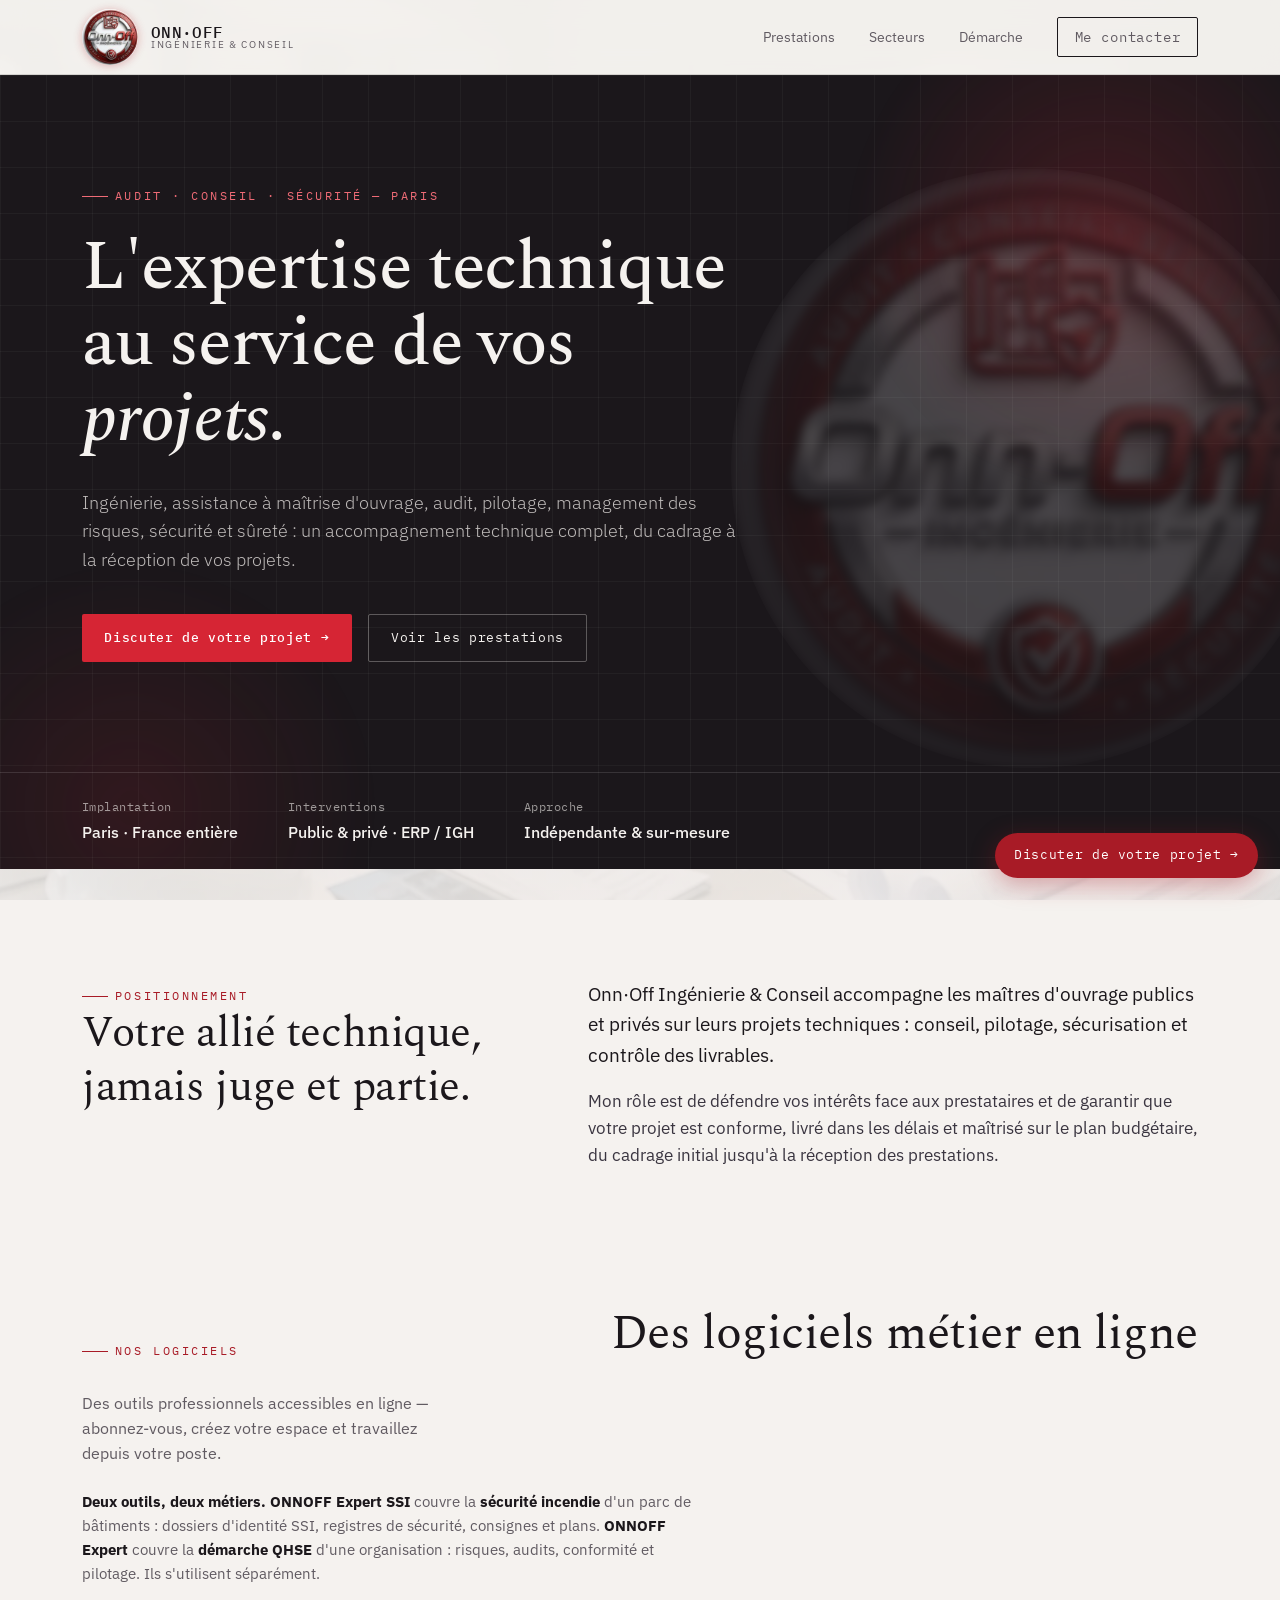
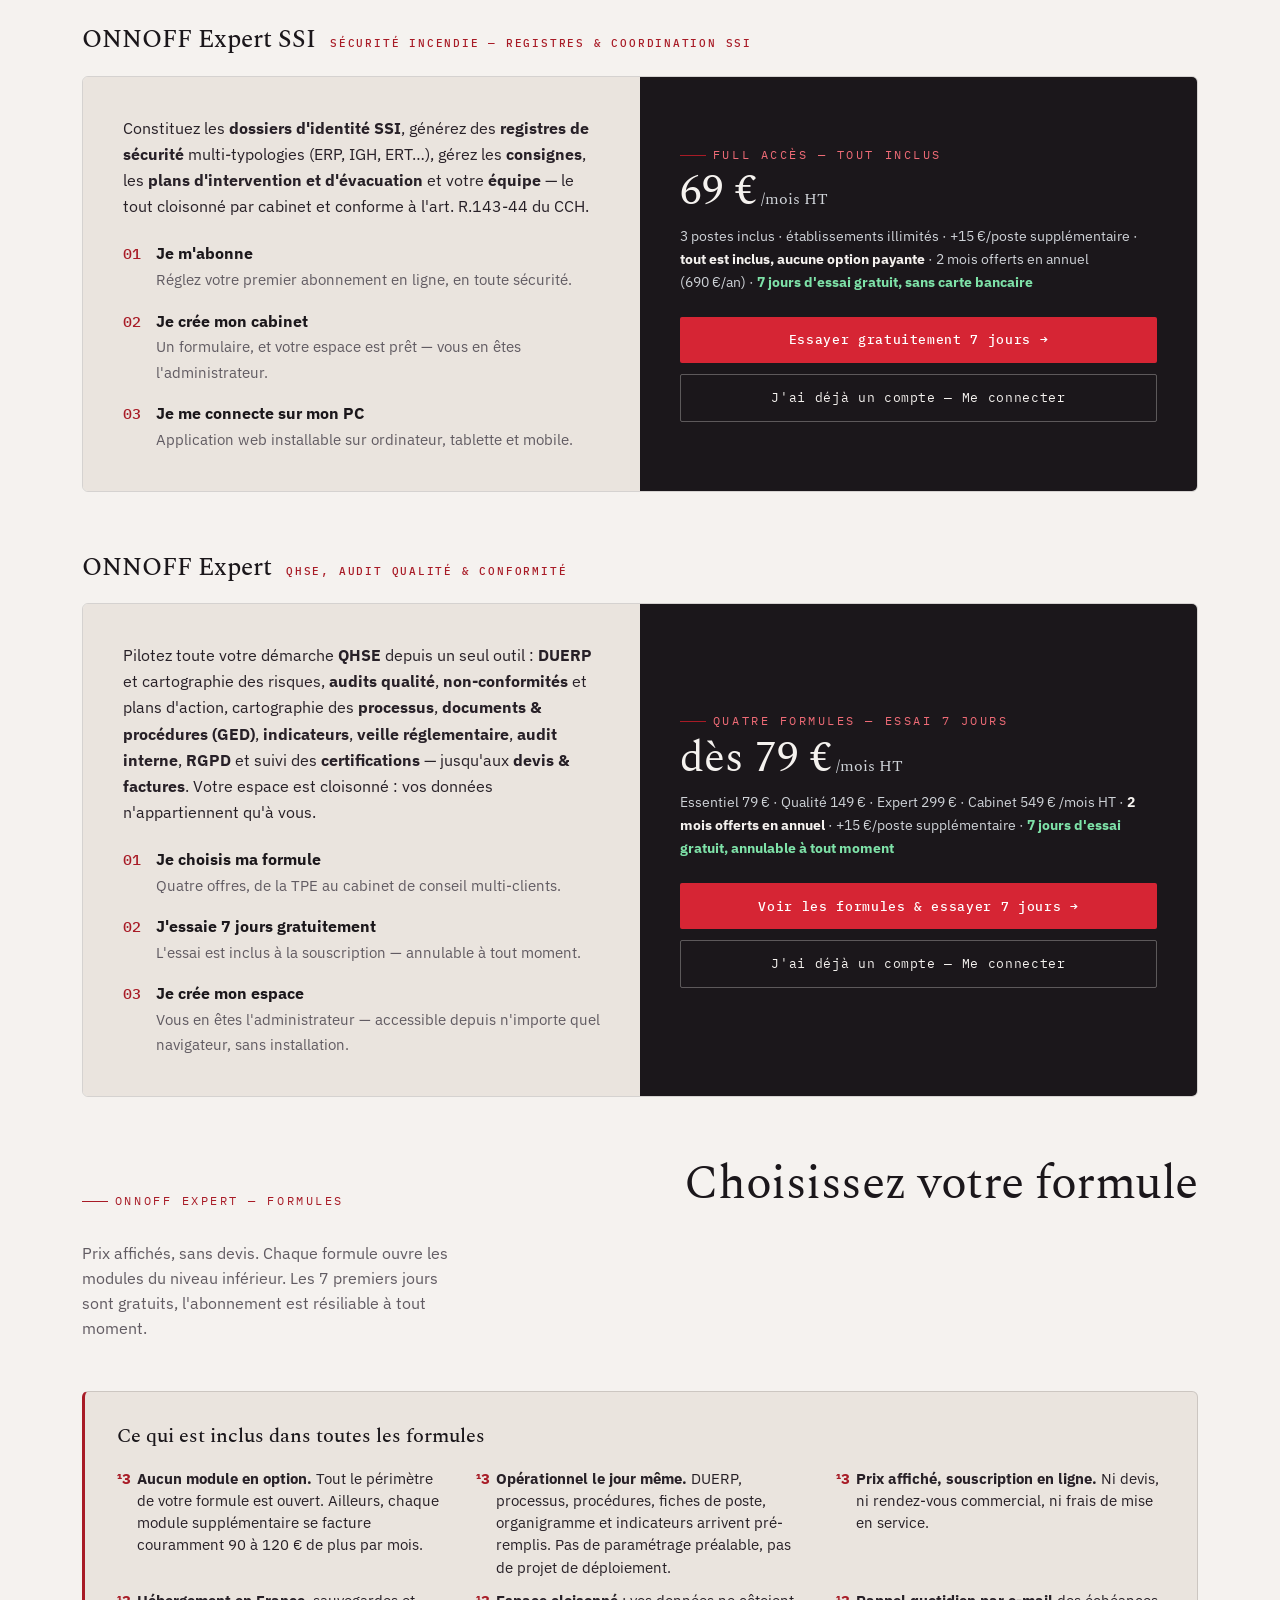
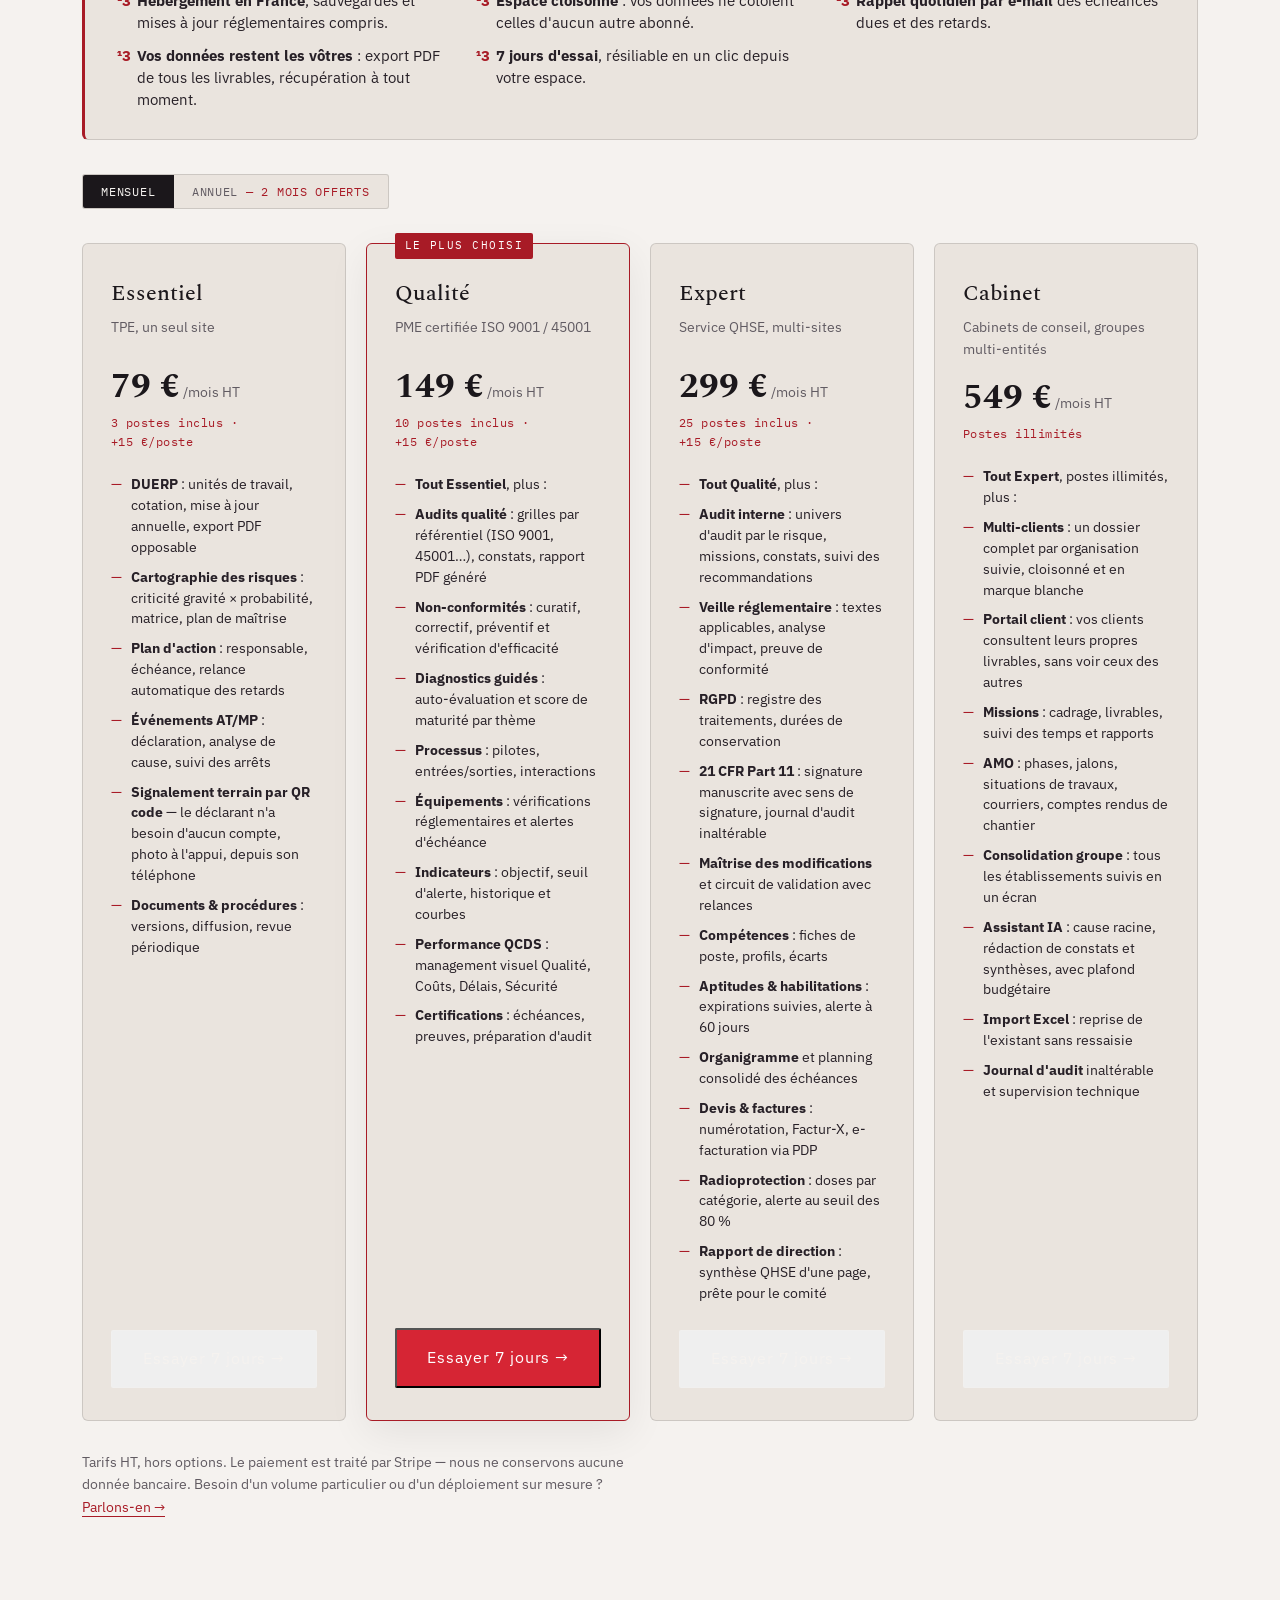
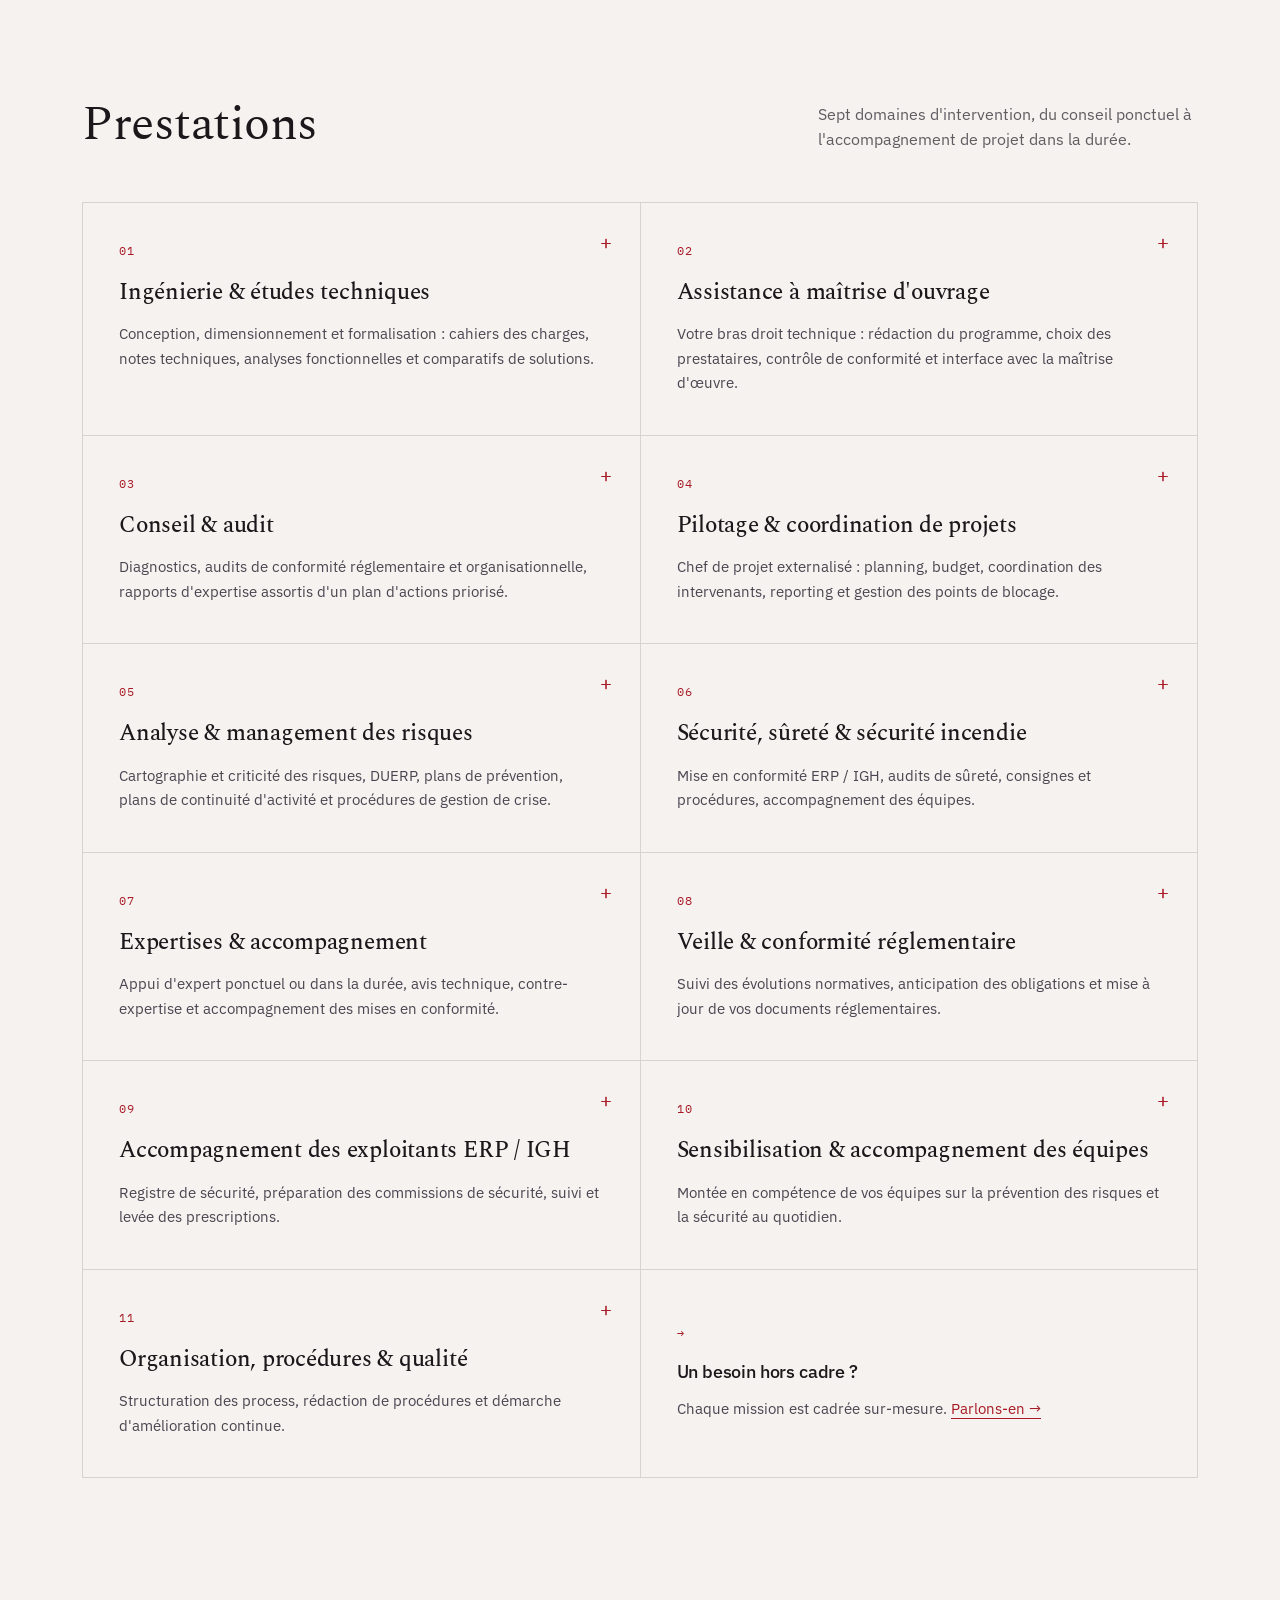
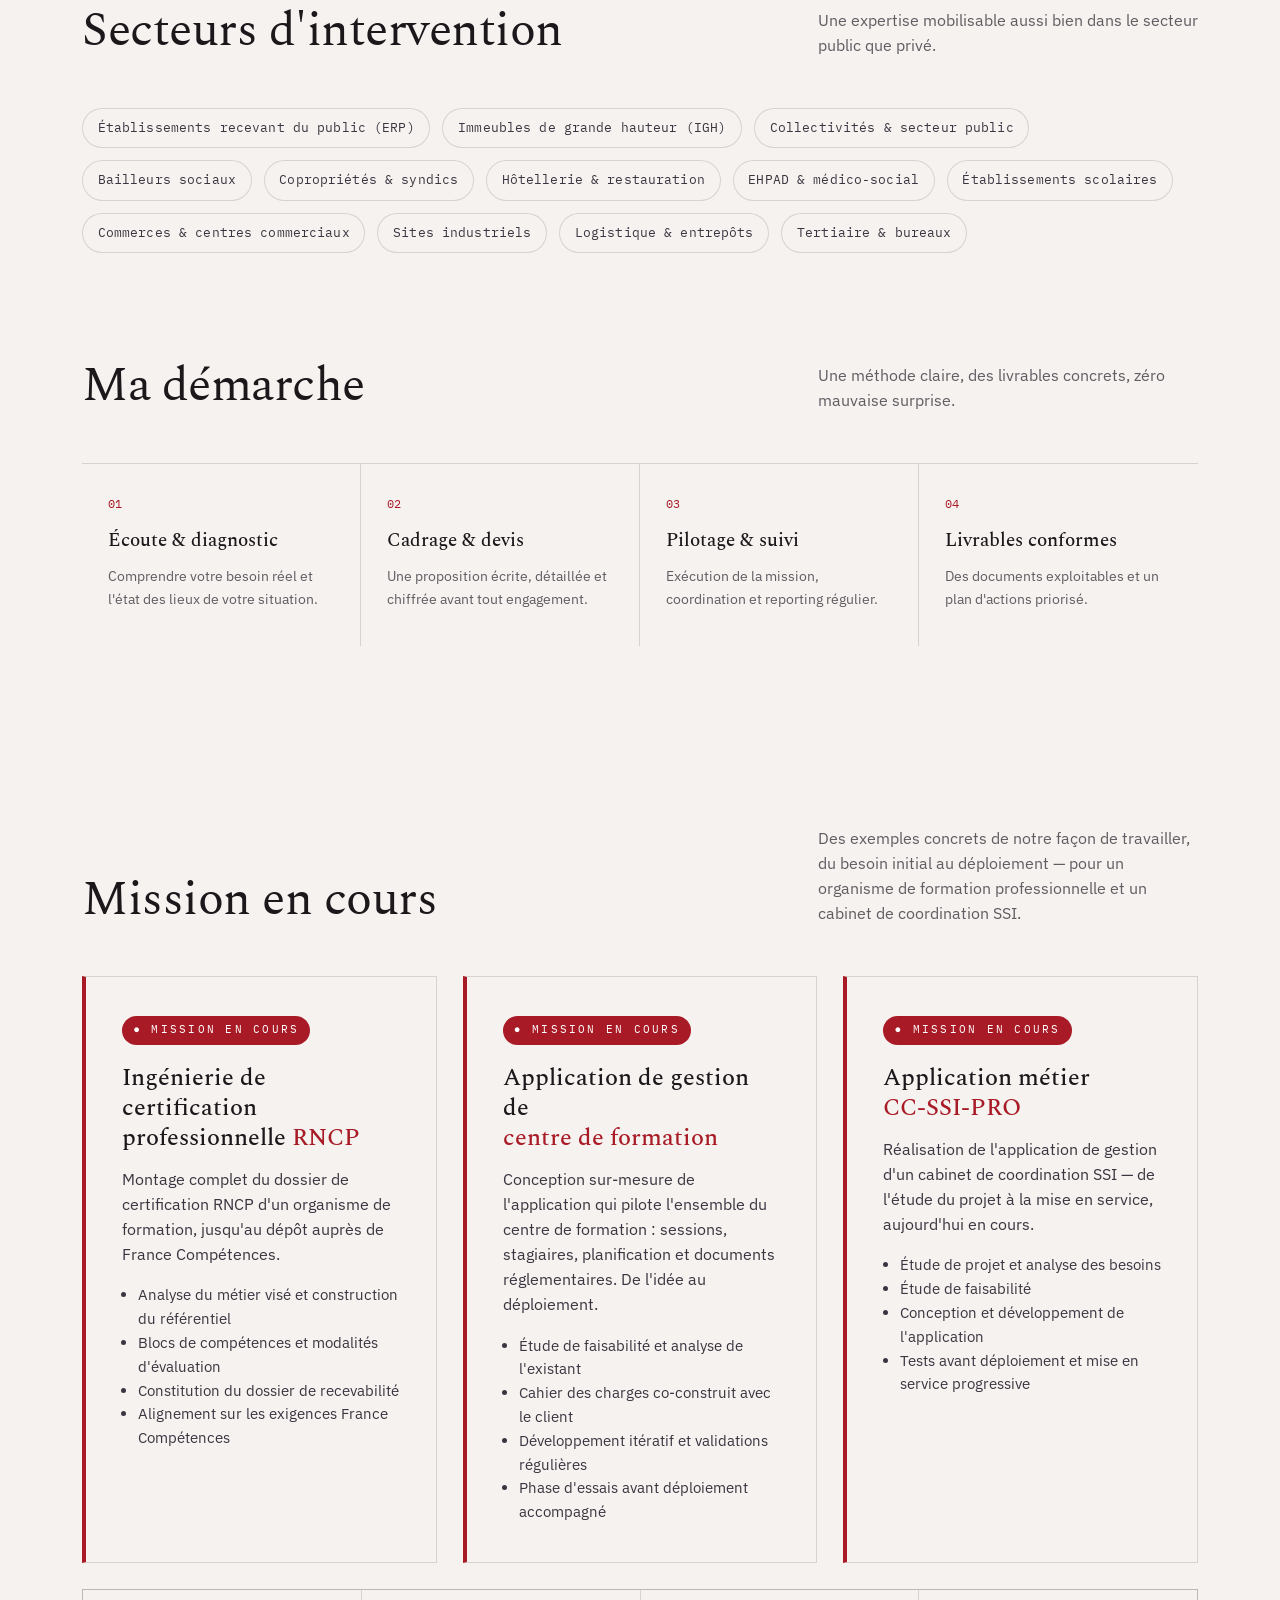
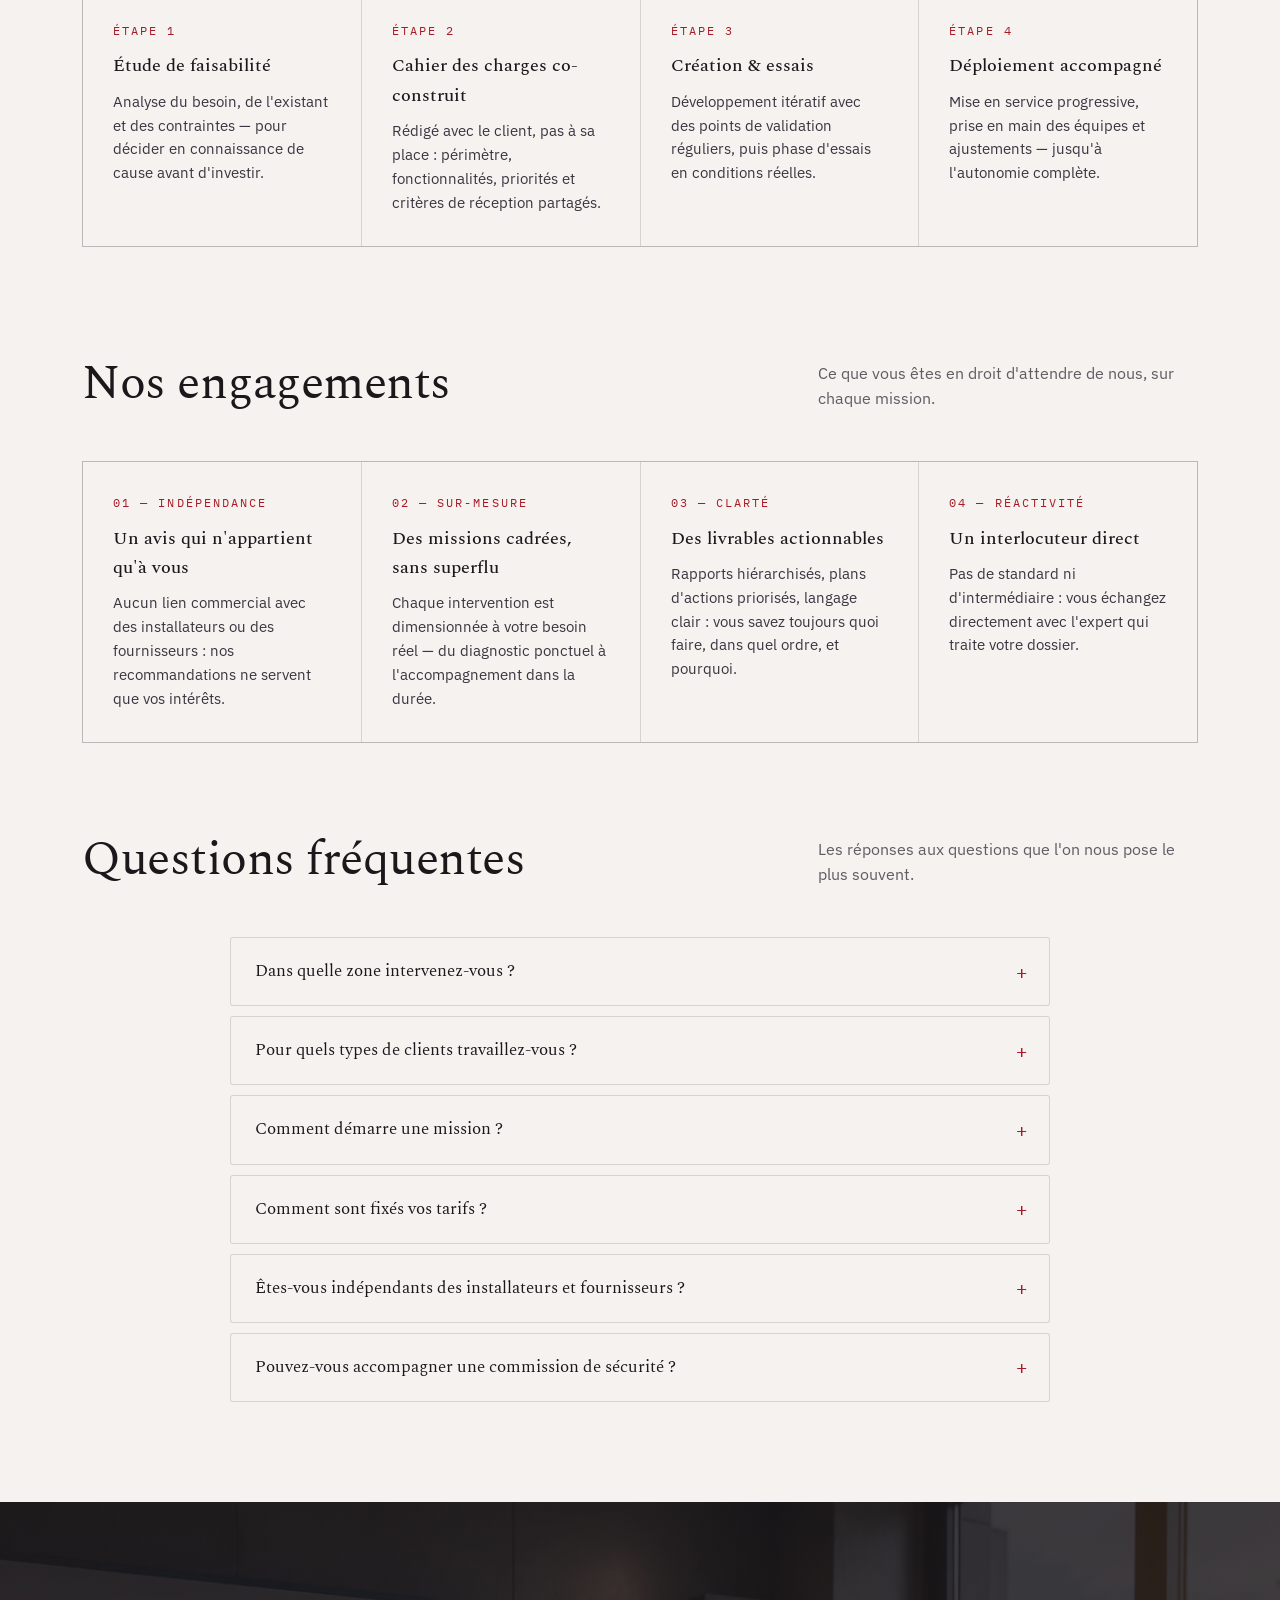
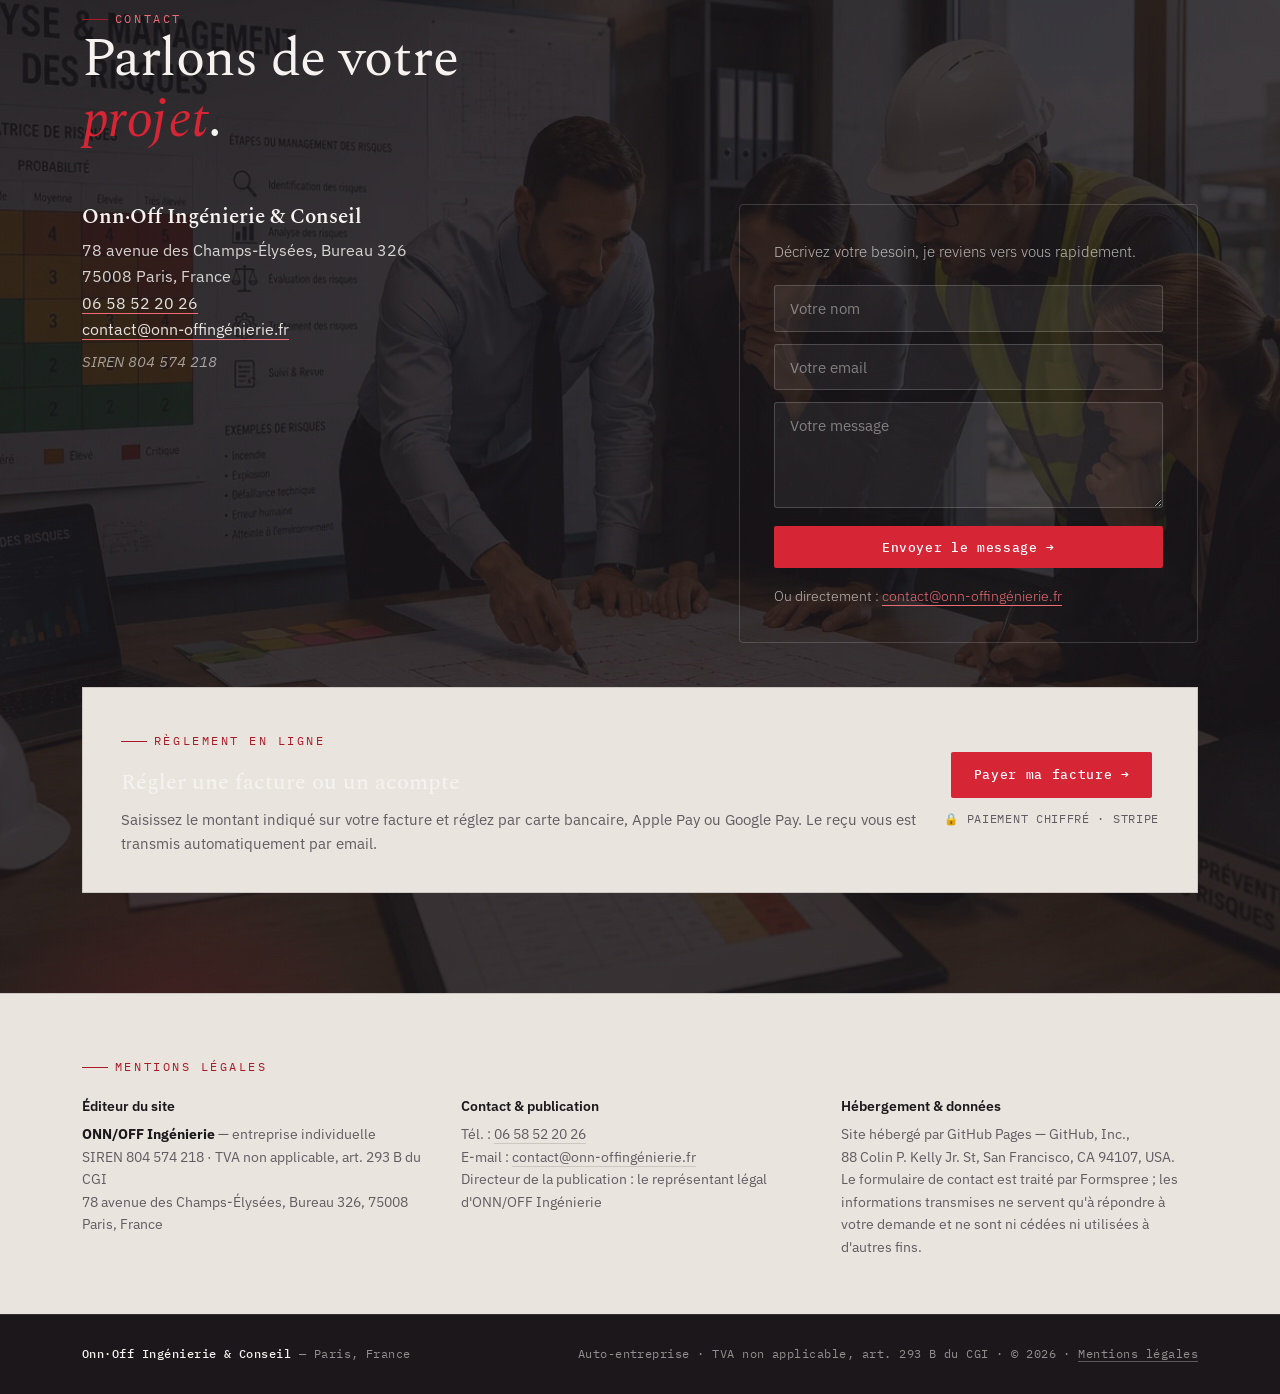
==== index.html @ 7af63b69 "feat(domaine): le site d'Ingenierie s'installe sur SON domaine Le site appartient a ONN-OFF Ingenier" ====
<!DOCTYPE html>
<html lang="fr">
<head>
<meta charset="UTF-8">
<meta name="viewport" content="width=device-width, initial-scale=1.0">
<title>Onn-Off Ingénierie &amp; Conseil — Audit · Conseil · Sécurité · Paris</title>
<meta name="description" content="Bureau d'ingénierie et de conseil basé à Paris. Assistance à maîtrise d'ouvrage, audit, pilotage de projets, management des risques et sécurité incendie.">
<link rel="canonical" href="https://xn--onn-offingnierie-kqb.fr/">
<link rel="icon" href="[data-uri]">
<link rel="preconnect" href="https://fonts.googleapis.com">
<link rel="preconnect" href="https://fonts.gstatic.com" crossorigin>
<link href="https://fonts.googleapis.com/css2?family=Spectral:ital,wght@0,400;0,500;0,600;1,400;1,500&family=IBM+Plex+Mono:wght@400;500&family=IBM+Plex+Sans:wght@300;400;500;600&display=swap" rel="stylesheet">
<style>
:root{
  --ink:#1B171B;
  --ink-soft:#272027;
  --paper:#F5F2EF;
  --paper-2:#EAE4DE;
  --red:#A81B26;
  --red-bright:#D62534;
  --silver:#9AA0A8;
  --silver-light:#CFD3D8;
  --line:rgba(27,23,27,.14);
  --muted:#615b62;
  --serif:"Spectral",Georgia,serif;
  --sans:"IBM Plex Sans",system-ui,sans-serif;
  --mono:"IBM Plex Mono",monospace;
}
*{margin:0;padding:0;box-sizing:border-box}
html{scroll-behavior:smooth}
body{font-family:var(--sans);background:var(--paper);color:var(--ink);line-height:1.6;-webkit-font-smoothing:antialiased;overflow-x:hidden}
.wrap{max-width:1180px;margin:0 auto;padding:0 32px}
a{color:inherit;text-decoration:none}

.eyebrow{font-family:var(--mono);font-size:.72rem;letter-spacing:.22em;text-transform:uppercase;color:var(--red);display:inline-flex;align-items:center;gap:.6em}
.eyebrow::before{content:"";width:26px;height:1px;background:var(--red)}

/* ===== NAV ===== */
nav{position:sticky;top:0;z-index:50;background:rgba(245,242,239,.85);backdrop-filter:blur(12px);border-bottom:1px solid var(--line)}
nav .wrap{display:flex;align-items:center;justify-content:space-between;height:74px}
.brand{display:flex;align-items:center;gap:13px}
.brand img{width:56px;height:56px;border-radius:50%;object-fit:cover;box-shadow:0 1px 8px rgba(168,27,38,.3)}
.brand .txt{display:flex;flex-direction:column;line-height:1.05}
.brand .txt b{font-family:var(--mono);font-weight:500;font-size:1rem;letter-spacing:.02em}
.brand .txt span{font-size:.6rem;letter-spacing:.18em;color:var(--muted);text-transform:uppercase}
.nav-right{display:flex;align-items:center;gap:26px}
.corner-logo{display:flex;align-items:center}
.corner-logo img{width:44px;height:44px;border-radius:50%;object-fit:cover;box-shadow:0 1px 6px rgba(168,27,38,.25);transition:transform .25s}
.corner-logo:hover img{transform:scale(1.06)}
.nav-links{display:flex;gap:34px;align-items:center}
.nav-links a{font-size:.86rem;color:var(--muted);transition:color .2s}
.nav-links a:hover{color:var(--ink)}
.nav-cta{font-family:var(--mono);font-size:.78rem;letter-spacing:.06em;border:1px solid var(--ink);padding:.6em 1.2em;border-radius:2px;transition:all .25s}
.nav-cta:hover{background:var(--red);border-color:var(--red);color:#fff}
.burger{display:none;flex-direction:column;gap:5px;cursor:pointer}
.burger span{width:24px;height:2px;background:var(--ink)}

/* ===== HERO ===== */
.hero{position:relative;background:var(--ink);color:var(--paper);overflow:hidden}
.hero::before{content:"";position:absolute;inset:0;
  background-image:linear-gradient(rgba(255,255,255,.04) 1px,transparent 1px),linear-gradient(90deg,rgba(255,255,255,.04) 1px,transparent 1px);
  background-size:46px 46px;mask-image:radial-gradient(ellipse 150% 130% at 50% 32%,#000 60%,transparent 100%)}
.hero::after{content:"";position:absolute;top:-15%;right:-8%;width:560px;height:560px;border-radius:50%;background:radial-gradient(circle,rgba(214,37,52,.20),transparent 64%);filter:blur(8px)}
.hero-glow2{position:absolute;bottom:-25%;left:-10%;width:520px;height:520px;border-radius:50%;background:radial-gradient(circle,rgba(214,37,52,.12),transparent 66%);filter:blur(10px);z-index:1}
.hero-bg-logo{position:absolute;top:50%;right:-4%;transform:translateY(-50%);z-index:1;pointer-events:none}
.hero-bg-logo img{width:min(48vw,600px);aspect-ratio:1;border-radius:50%;object-fit:cover;filter:blur(5px);opacity:.20;mask-image:radial-gradient(circle,#000 52%,transparent 76%);-webkit-mask-image:radial-gradient(circle,#000 52%,transparent 76%)}
.hero .wrap{position:relative;z-index:2;display:block;padding:104px 32px 110px}
.hero .eyebrow{color:#ef6b76}
.hero .eyebrow::before{background:#ef6b76}
.hero h1{font-family:var(--serif);font-weight:500;font-size:clamp(2.6rem,5.4vw,4.6rem);line-height:1.1;letter-spacing:-.015em;margin:24px 0 0;max-width:20ch;padding-bottom:.05em}
.hero h1 em{font-style:italic;color:var(--paper)}
.hero p.lead{font-size:1.1rem;color:rgba(245,242,239,.74);max-width:60ch;margin-top:28px;font-weight:300}
.hero-actions{display:flex;gap:16px;margin-top:40px;flex-wrap:wrap}
.hero-medallion{display:flex;justify-content:center}
.hero-medallion img{width:min(28vw,240px);aspect-ratio:1;border-radius:50%;object-fit:cover;
  box-shadow:0 0 0 1px rgba(207,211,216,.25),0 30px 70px rgba(0,0,0,.5),0 0 60px rgba(214,37,52,.25);animation:floaty 6s ease-in-out infinite}
@keyframes floaty{0%,100%{transform:translateY(0)}50%{transform:translateY(-12px)}}
.btn{font-family:var(--mono);font-size:.82rem;letter-spacing:.05em;padding:.95em 1.7em;border-radius:2px;transition:all .25s;display:inline-flex;align-items:center;gap:.6em;cursor:pointer}
.btn-primary{background:var(--red-bright);color:#fff;font-weight:500}
.btn-primary:hover{background:#fff;color:var(--ink);transform:translateY(-2px)}
.btn-ghost{border:1px solid rgba(245,242,239,.3);color:var(--paper)}
.btn-ghost:hover{border-color:#ef6b76;color:#ef6b76}
.hero-meta{position:relative;z-index:2;border-top:1px solid rgba(255,255,255,.12)}
.hero-meta .wrap{display:flex;flex-wrap:wrap;gap:50px;padding:24px 32px}
.hero-meta div{font-family:var(--mono);font-size:.78rem;color:rgba(245,242,239,.6);letter-spacing:.04em}
.hero-meta b{display:block;font-family:var(--sans);font-size:1rem;color:var(--paper);font-weight:500;letter-spacing:0;margin-top:3px}

.reveal{opacity:0;transform:translateY(24px);transition:opacity .7s ease,transform .7s ease}
.reveal.in{opacity:1;transform:none}

/* ===== INTRO ===== */
.intro{padding:110px 0 30px}
/* ===== CARROUSEL PLEIN SITE (photos en fond, fondu + zoom lent, voile clair) ===== */
html{background:var(--paper)}
body{background:transparent}
.site-bg{position:fixed;inset:0;z-index:-2;overflow:hidden;pointer-events:none}
.site-bg__slide{position:absolute;inset:0;background-size:cover;background-position:center;
  opacity:0;transition:opacity 2.2s ease-in-out;
  transform:scale(1.0);animation:bgZoom 30s ease-in-out infinite alternate}
.site-bg__slide.is-active{opacity:1}
@keyframes bgZoom{from{transform:scale(1.0)}to{transform:scale(1.045)}}
.site-veil{position:fixed;inset:0;z-index:-1;pointer-events:none;
  background:linear-gradient(180deg,rgba(245,242,239,.88),rgba(245,242,239,.78) 45%,rgba(245,242,239,.88))}
@media(prefers-reduced-motion:reduce){.site-bg__slide{animation:none;transform:none}}
/* la zone contact garde son fond photo dédié (validé) */
.contact.bgp-risques{background-image:linear-gradient(rgba(27,23,27,.84),rgba(27,23,27,.84)),url('img/bg-risques.webp');background-size:cover;background-position:center}
/* ===== engagements ===== */
.eng-grid{display:grid;grid-template-columns:repeat(auto-fit,minmax(230px,1fr));gap:1px;background:var(--line);border:1px solid var(--line);margin-top:46px}
.eng{background:var(--paper);padding:32px 30px}
.eng .k{font-family:var(--mono);font-size:.72rem;letter-spacing:.18em;text-transform:uppercase;color:var(--red);margin-bottom:12px}
.eng h3{font-family:var(--serif);font-weight:500;font-size:1.15rem;margin-bottom:8px}
.eng p{color:#3a3540;font-size:.93rem}
/* ===== FAQ ===== */
.faq{max-width:820px;margin:46px auto 0}
.faq details{background:var(--paper);border:1px solid var(--line);border-radius:3px;margin-bottom:10px;overflow:hidden}
.faq summary{cursor:pointer;list-style:none;padding:20px 24px;font-family:var(--serif);font-size:1.06rem;position:relative;padding-right:52px}
.faq summary::-webkit-details-marker{display:none}
.faq summary::after{content:"+";position:absolute;right:22px;top:50%;transform:translateY(-50%);font-family:var(--mono);color:var(--red);font-size:1.2rem;transition:transform .3s}
.faq details[open] summary::after{transform:translateY(-50%) rotate(45deg)}
.faq .a{padding:0 24px 20px;color:#3a3540;font-size:.95rem;line-height:1.6}
/* ===== CTA flottant ===== */
.cta-float{position:fixed;right:22px;bottom:22px;z-index:60;background:var(--red);color:#fff;font-family:var(--mono);font-size:.8rem;letter-spacing:.05em;padding:.95em 1.5em;border-radius:40px;box-shadow:0 6px 24px rgba(168,27,38,.35);transition:transform .25s,background .25s}
.cta-float:hover{background:var(--red-bright);transform:translateY(-2px)}
@media(max-width:640px){.cta-float{right:14px;bottom:14px;font-size:.72rem}}
/* ===== tuiles prestations cliquables (accordéon) ===== */
.svc.clickable{cursor:pointer}
.svc .plus{position:absolute;top:30px;right:28px;font-family:var(--mono);font-size:1.25rem;color:var(--red);transition:transform .3s ease;line-height:1}
.svc.open .plus{transform:rotate(45deg)}
.svc .svc-more{max-height:0;overflow:hidden;transition:max-height .5s ease}
.svc.open .svc-more{max-height:480px}
.svc-more ul{margin:16px 0 0;padding-left:1.15em;color:#3a3540;font-size:.94rem;line-height:1.55}
.svc-more li{margin-bottom:.45em}
.svc-more li::marker{color:var(--red)}
.svc-more .svc-cta{display:inline-block;margin-top:14px;font-family:var(--mono);font-size:.8rem;letter-spacing:.05em;color:var(--red);border-bottom:1px solid var(--red)}
.intro-grid{display:grid;grid-template-columns:1fr 1.4fr;gap:70px;align-items:start}
.intro h2{font-family:var(--serif);font-weight:400;font-size:clamp(1.8rem,3.4vw,2.7rem);line-height:1.26;letter-spacing:-.01em;padding-bottom:.06em}
.intro .body p{color:#3a3540;font-size:1.06rem;margin-bottom:18px}
.intro .body p:first-child{font-size:1.18rem;color:var(--ink)}

/* ===== SERVICES ===== */
.services{padding:90px 0 30px}
.sec-head{display:flex;justify-content:space-between;align-items:flex-end;gap:30px;margin-bottom:50px;flex-wrap:wrap}
.sec-head h2{font-family:var(--serif);font-weight:400;font-size:clamp(2rem,4vw,3rem);letter-spacing:-.01em;line-height:1.12}
.sec-head p{color:var(--muted);max-width:38ch;font-size:.98rem}
.svc-grid{display:grid;grid-template-columns:repeat(2,1fr);border-top:1px solid var(--line);border-left:1px solid var(--line)}
.svc{position:relative;padding:38px 36px 40px;border-bottom:1px solid var(--line);border-right:1px solid var(--line);background:var(--paper);transition:background .3s}
.svc .num{font-family:var(--mono);font-size:.78rem;color:var(--red);letter-spacing:.1em}
.svc h3{font-family:var(--serif);font-weight:500;font-size:1.42rem;margin:14px 0 10px;letter-spacing:-.01em}
.svc p{color:#4a4550;font-size:.96rem}
.svc::after{content:"";position:absolute;left:0;top:0;height:2px;width:0;background:var(--red-bright);transition:width .35s ease}
.svc:hover{background:#fff}
.svc:hover::after{width:100%}
.svc.feature{background:var(--ink);color:var(--paper)}
.svc.feature .num{color:#ef6b76}
.svc.feature p{color:rgba(245,242,239,.72)}
.svc.feature .tag{display:inline-block;font-family:var(--mono);font-size:.66rem;letter-spacing:.16em;text-transform:uppercase;color:#fff;background:var(--red-bright);padding:.25em .7em;border-radius:2px;margin-top:16px}

/* ===== FOCUS ===== */
.focus{margin:120px 0;background:var(--ink-soft);color:var(--paper);position:relative;overflow:hidden}
.focus::before{content:"";position:absolute;inset:0;background-image:linear-gradient(rgba(255,255,255,.035) 1px,transparent 1px),linear-gradient(90deg,rgba(255,255,255,.035) 1px,transparent 1px);background-size:40px 40px;mask-image:radial-gradient(ellipse 70% 100% at 18% 50%,#000,transparent)}
.focus .wrap{position:relative;display:grid;grid-template-columns:1.1fr 1fr;gap:60px;align-items:center;padding:80px 32px}
.focus h2{font-family:var(--serif);font-weight:400;font-size:clamp(1.9rem,3.6vw,2.8rem);line-height:1.12;margin:18px 0 22px}
.focus h2 em{font-style:italic;color:var(--red-bright)}
.focus p{color:rgba(245,242,239,.78);font-size:1.05rem;font-weight:300;max-width:48ch}
.focus ul{list-style:none;display:grid;gap:14px}
.focus li{font-family:var(--mono);font-size:.86rem;letter-spacing:.02em;padding:16px 20px;border:1px solid rgba(255,255,255,.14);border-radius:3px;display:flex;gap:14px;align-items:center;color:rgba(245,242,239,.9);transition:border-color .25s,transform .25s}
.focus li:hover{border-color:var(--red-bright);transform:translateX(6px)}
.focus li b{color:#ef6b76;font-family:var(--mono)}

/* ===== PROCESS ===== */
.process{padding:96px 0 90px}
.sectors{padding:96px 0 10px}
.tag-cloud{display:flex;flex-wrap:wrap;gap:12px;margin-top:8px}
.tag-cloud span{font-family:var(--mono);font-size:.8rem;letter-spacing:.01em;padding:.7em 1.15em;border:1px solid var(--line);border-radius:40px;color:#3a3540;background:var(--paper);transition:border-color .25s,color .25s,transform .25s;cursor:default}
.tag-cloud span:hover{border-color:var(--red);color:var(--red);transform:translateY(-2px)}
.proc-grid{display:grid;grid-template-columns:repeat(4,1fr);gap:0;border-top:1px solid var(--line);margin-top:46px}
.step{padding:30px 26px 36px;border-right:1px solid var(--line)}
.step:last-child{border-right:none}
.step .n{font-family:var(--mono);font-size:.78rem;color:var(--red)}
.step h4{font-family:var(--serif);font-weight:500;font-size:1.18rem;margin:12px 0 8px}
.step p{color:var(--muted);font-size:.9rem}

/* ===== CONTACT ===== */
.contact{background:var(--ink);color:var(--paper);position:relative;overflow:hidden}
.contact::after{content:"";position:absolute;bottom:-30%;left:-5%;width:480px;height:480px;border-radius:50%;background:radial-gradient(circle,rgba(214,37,52,.18),transparent 64%)}
.contact .wrap{position:relative;z-index:2;padding:100px 32px}
.contact h2{font-family:var(--serif);font-weight:400;font-size:clamp(2.2rem,4.5vw,3.4rem);letter-spacing:-.01em;line-height:1.12;max-width:18ch;padding-bottom:.06em}
.contact h2 em{font-style:italic;color:var(--red-bright)}
.contact-grid{display:grid;grid-template-columns:1.3fr 1fr;gap:60px;margin-top:50px;align-items:start}
.coord{display:block}
.coord p{margin:0;line-height:1.65;font-size:1rem;color:rgba(245,242,239,.85)}
.coord a{color:rgba(245,242,239,.92);border-bottom:1px solid #ef6b76}
.coord .stamp-name{font-family:var(--serif);font-weight:600;font-size:1.3rem;color:var(--paper);margin-bottom:6px;line-height:1.3}
.coord .stamp-siren{font-style:italic;color:rgba(245,242,239,.6);font-size:.92rem;margin-top:8px}
.contact .cta-box{border:1px solid rgba(255,255,255,.16);border-radius:4px;padding:34px}
.contact .cta-box p{color:rgba(245,242,239,.72);font-size:.96rem;margin-bottom:22px;font-weight:300}
.contact-form{display:grid;gap:12px}
.contact-form input,.contact-form textarea{width:100%;background:rgba(255,255,255,.06);border:1px solid rgba(255,255,255,.18);border-radius:3px;padding:.8em 1em;color:var(--paper);font-family:var(--sans);font-size:.95rem;transition:border-color .2s}
.contact-form input::placeholder,.contact-form textarea::placeholder{color:rgba(245,242,239,.45)}
.contact-form input:focus,.contact-form textarea:focus{outline:none;border-color:var(--red-bright)}
.contact-form textarea{resize:vertical}
.contact-form button{margin-top:6px;border:none;font-family:var(--mono)}

footer{background:var(--ink);color:rgba(245,242,239,.55);border-top:1px solid rgba(255,255,255,.1)}
footer .wrap{display:flex;justify-content:space-between;align-items:center;padding:30px 32px;flex-wrap:wrap;gap:16px;font-family:var(--mono);font-size:.74rem;letter-spacing:.04em}
footer b{color:var(--paper);font-weight:500}

/* --- Formules ONNOFF Expert --- */
.inclus-bandeau{border:1px solid var(--line);border-left:3px solid var(--red);border-radius:6px;background:var(--paper-2);padding:28px 32px;margin-bottom:34px}
.inclus-bandeau h3{font-family:var(--serif);font-weight:500;font-size:1.25rem;margin:0 0 16px}
.inclus-bandeau ul{list-style:none;padding:0;margin:0;display:grid;grid-template-columns:repeat(auto-fit,minmax(300px,1fr));gap:11px 30px}
.inclus-bandeau li{position:relative;padding-left:20px;font-size:.92rem;color:var(--ink-soft);line-height:1.5}
.inclus-bandeau li::before{content:"¹3";position:absolute;left:0;color:var(--red);font-weight:700}
.periode-switch{display:inline-flex;border:1px solid var(--line);border-radius:3px;overflow:hidden;margin-bottom:34px;background:var(--paper-2)}
.periode-btn{font-family:var(--mono);font-size:.76rem;letter-spacing:.06em;text-transform:uppercase;padding:.75em 1.5em;background:none;border:none;color:var(--muted);cursor:pointer;transition:all .2s}
.periode-btn.is-on{background:var(--ink);color:var(--paper)}
.periode-btn.is-on span{color:#ef6b76!important}
.formule-grid{display:grid;grid-template-columns:repeat(auto-fit,minmax(250px,1fr));gap:20px;align-items:stretch}
.formule{position:relative;display:flex;flex-direction:column;border:1px solid var(--line);border-radius:6px;padding:32px 28px;background:var(--paper-2)}
.formule.is-mise-en-avant{border-color:var(--red);box-shadow:0 12px 40px rgba(0,0,0,.07)}
.formule-badge{position:absolute;top:-11px;left:28px;font-family:var(--mono);font-size:.66rem;letter-spacing:.14em;text-transform:uppercase;background:var(--red);color:#fff;padding:.4em .9em;border-radius:2px}
.formule h3{font-family:var(--serif);font-weight:500;font-size:1.4rem;margin:0}
.formule-cible{color:var(--muted);font-size:.86rem;margin:4px 0 20px;min-height:2.4em}
.formule-prix{font-family:var(--serif);font-size:2.2rem;line-height:1}
.formule-prix span{font-family:var(--sans,inherit);font-size:.9rem;color:var(--muted)}
.formule-postes{font-family:var(--mono);font-size:.74rem;letter-spacing:.04em;color:var(--red);margin:10px 0 22px}
.formule ul{list-style:none;padding:0;margin:0 0 26px;display:flex;flex-direction:column;gap:9px;flex:1}
.formule li{position:relative;padding-left:20px;font-size:.9rem;color:var(--ink-soft);line-height:1.45}
.formule li::before{content:"—";position:absolute;left:0;color:var(--red)}
.formule-cta{justify-content:center;width:100%;cursor:pointer;font:inherit}
.formule-cta[disabled]{opacity:.55;cursor:progress}
.formule-note{margin-top:30px;font-size:.88rem;color:var(--muted);max-width:70ch}
.formule-note a{color:var(--red);border-bottom:1px solid var(--red)}
.formule-erreur{margin-top:14px;font-size:.9rem;color:var(--red)}

@media(max-width:860px){
  .nav-links{display:none}
  .burger{display:flex}
  .hero .wrap{grid-template-columns:1fr;gap:40px;padding:70px 28px 80px}
  .hero-medallion{order:-1}
  .hero-medallion img{width:min(42vw,170px)}
  .intro-grid,.focus .wrap,.contact-grid{grid-template-columns:1fr;gap:36px}
  .svc-grid{grid-template-columns:1fr}
  .proc-grid{grid-template-columns:1fr 1fr}
  .step:nth-child(2){border-right:none}
  .step{border-bottom:1px solid var(--line)}
}
@media(max-width:520px){
  .proc-grid{grid-template-columns:1fr}
  .step{border-right:none}
}
</style>
<meta property="og:title" content="Onn-Off Ingénierie & Conseil — Audit, Conseil, Sécurité · Paris">
<meta property="og:description" content="Bureau d'ingénierie et de conseil indépendant : AMO, audit, pilotage de projets, management des risques, sécurité incendie ERP/IGH. Paris et France entière.">
<meta property="og:type" content="website">
<meta property="og:locale" content="fr_FR">
<meta property="og:image" content="img/bg-equipe.webp">
<meta name="twitter:card" content="summary_large_image">
<script type="application/ld+json">
{"@context":"https://schema.org","@type":"ProfessionalService",
"name":"ONN/OFF Ingénierie","alternateName":"Onn-Off Ingénierie & Conseil",
"description":"Bureau d'ingénierie et de conseil : assistance à maîtrise d'ouvrage, audit, pilotage de projets, management des risques et sécurité incendie.",
"address":{"@type":"PostalAddress","streetAddress":"78 avenue des Champs-Élysées, Bureau 326","postalCode":"75008","addressLocality":"Paris","addressCountry":"FR"},
"telephone":"+33658522026","email":"contact@onn-offingénierie.fr",
"url":"https://xn--onn-offingnierie-kqb.fr/",
"areaServed":"Occitanie","identifier":"SIREN 804 574 218"}
</script>
</head>
<body>
<!-- Carrousel de fond plein site : les 6 photos defilent en fondu -->
<div class="site-bg" aria-hidden="true">
  <div class="site-bg__slide is-active" style="background-image:url('img/bg-equipe.webp')"></div>
  <div class="site-bg__slide" style="background-image:url('img/bg-prestations.webp')"></div>
  <div class="site-bg__slide" style="background-image:url('img/bg-incendie.webp')"></div>
  <div class="site-bg__slide" style="background-image:url('img/bg-qualite.webp')"></div>
  <div class="site-bg__slide" style="background-image:url('img/bg-veille.webp')"></div>
  <div class="site-bg__slide" style="background-image:url('img/bg-registre.webp')"></div>
</div>
<div class="site-veil" aria-hidden="true"></div>

<nav>
  <div class="wrap">
    <a href="#top" class="brand">
      <img src="[data-uri]" alt="Logo Onn-Off Ingénierie">
      <span class="txt"><b>ONN·OFF</b><span>Ingénierie &amp; Conseil</span></span>
    </a>
    <div class="nav-right">
      <div class="nav-links">
        <a href="#prestations">Prestations</a>
        <a href="#secteurs">Secteurs</a>
        <a href="#demarche">Démarche</a>
        <a href="#contact" class="nav-cta">Me contacter</a>
      </div>
      <div class="burger" onclick="var n=document.querySelector('.nav-links');n.style.display=(getComputedStyle(n).display==='none'?'flex':'none')">
        <span></span><span></span><span></span>
      </div>
    </div>
  </div>
</nav>

<header class="hero" id="top">
  <div class="hero-glow2"></div>
  <div class="hero-bg-logo"><img src="[data-uri]" alt=""></div>
  <div class="wrap">
    <div>
      <span class="eyebrow">Audit · Conseil · Sécurité — Paris</span>
      <h1>L'expertise technique au service de vos <em>projets</em>.</h1>
      <p class="lead">Ingénierie, assistance à maîtrise d'ouvrage, audit, pilotage, management des risques, sécurité et sûreté : un accompagnement technique complet, du cadrage à la réception de vos projets.</p>
      <div class="hero-actions">
        <a href="#contact" class="btn btn-primary">Discuter de votre projet →</a>
        <a href="#prestations" class="btn btn-ghost">Voir les prestations</a>
      </div>
    </div>
  </div>
  <div class="hero-meta">
    <div class="wrap">
      <div>Implantation<b>Paris · France entière</b></div>
      <div>Interventions<b>Public &amp; privé · ERP / IGH</b></div>
      <div>Approche<b>Indépendante &amp; sur-mesure</b></div>
    </div>
  </div>
</header>

<section class="intro">
  <div class="wrap intro-grid reveal">
    <div>
      <span class="eyebrow">Positionnement</span>
      <h2>Votre allié technique, jamais juge et partie.</h2>
    </div>
    <div class="body">
      <p>Onn·Off Ingénierie &amp; Conseil accompagne les maîtres d'ouvrage publics et privés sur leurs projets techniques : conseil, pilotage, sécurisation et contrôle des livrables.</p>
      <p>Mon rôle est de défendre vos intérêts face aux prestataires et de garantir que votre projet est conforme, livré dans les délais et maîtrisé sur le plan budgétaire, du cadrage initial jusqu'à la réception des prestations.</p>
    </div>
  </div>
</section>

<section class="logiciel" id="logiciel" style="padding:90px 0 40px">
  <div class="wrap">
    <div class="sec-head">
      <span class="eyebrow">Nos logiciels</span>
      <h2>Des logiciels métier en ligne</h2>
      <p>Des outils professionnels accessibles en ligne — abonnez-vous, créez votre espace et travaillez depuis votre poste.</p>
    </div>
    <p style="max-width:70ch;color:var(--muted);font-size:.94rem;margin:-26px 0 34px">
      <b style="color:var(--ink)">Deux outils, deux métiers.</b> <b style="color:var(--ink)">ONNOFF Expert SSI</b> couvre la <b style="color:var(--ink)">sécurité incendie</b> d'un parc de bâtiments : dossiers d'identité SSI, registres de sécurité, consignes et plans. <b style="color:var(--ink)">ONNOFF Expert</b> couvre la <b style="color:var(--ink)">démarche QHSE</b> d'une organisation : risques, audits, conformité et pilotage. Ils s'utilisent séparément.
    </p>
    <h3 style="font-family:var(--serif);font-weight:500;font-size:1.55rem;margin:0 0 16px">ONNOFF Expert SSI <span style="font-family:var(--mono);font-size:.7rem;letter-spacing:.16em;text-transform:uppercase;color:var(--red);margin-left:8px">Sécurité incendie — registres &amp; coordination SSI</span></h3>
    <div style="border:1px solid var(--line);border-radius:6px;overflow:hidden;display:grid;grid-template-columns:repeat(auto-fit,minmax(300px,1fr))">
      <div style="padding:38px 40px;background:var(--paper-2)">
        <p style="font-size:1.02rem;color:var(--ink-soft);margin-bottom:22px">
          Constituez les <strong>dossiers d'identité SSI</strong>, générez des <strong>registres de sécurité</strong> multi-typologies (ERP, IGH, ERT…), gérez les <strong>consignes</strong>, les <strong>plans d'intervention et d'évacuation</strong> et votre <strong>équipe</strong> — le tout cloisonné par cabinet et conforme à l'art. R.143-44 du CCH.
        </p>
        <div style="display:flex;flex-direction:column;gap:16px">
          <div style="display:flex;gap:15px;align-items:flex-start">
            <span style="font-family:var(--mono);color:var(--red);font-weight:500;font-size:.95rem">01</span>
            <div><b style="display:block">Je m'abonne</b><span style="color:var(--muted);font-size:.92rem">Réglez votre premier abonnement en ligne, en toute sécurité.</span></div>
          </div>
          <div style="display:flex;gap:15px;align-items:flex-start">
            <span style="font-family:var(--mono);color:var(--red);font-weight:500;font-size:.95rem">02</span>
            <div><b style="display:block">Je crée mon cabinet</b><span style="color:var(--muted);font-size:.92rem">Un formulaire, et votre espace est prêt — vous en êtes l'administrateur.</span></div>
          </div>
          <div style="display:flex;gap:15px;align-items:flex-start">
            <span style="font-family:var(--mono);color:var(--red);font-weight:500;font-size:.95rem">03</span>
            <div><b style="display:block">Je me connecte sur mon PC</b><span style="color:var(--muted);font-size:.92rem">Application web installable sur ordinateur, tablette et mobile.</span></div>
          </div>
        </div>
      </div>
      <div style="background:var(--ink);color:var(--paper);padding:38px 40px;display:flex;flex-direction:column;justify-content:center">
        <span class="eyebrow" style="color:#ef6b76">Full accès — tout inclus</span>
        <div style="font-family:var(--serif);font-size:2.7rem;line-height:1;margin-top:6px">69&nbsp;€<span style="font-size:1rem;color:var(--silver-light)"> /mois HT</span></div>
        <p style="color:var(--silver-light);font-size:.9rem;margin:10px 0 24px">3 postes inclus · établissements illimités · +15&nbsp;€/poste supplémentaire · <b style="color:var(--paper)">tout est inclus, aucune option payante</b> · 2 mois offerts en annuel (690&nbsp;€/an) · <b style="color:#7ee2a8">7 jours d'essai gratuit, sans carte bancaire</b></p>
        <a href="https://onn-off-expert-ssi.vercel.app/inscription" target="_blank" rel="noopener" class="btn btn-primary" style="justify-content:center">Essayer gratuitement 7 jours →</a>
        <a href="https://onn-off-expert-ssi.vercel.app/login" target="_blank" rel="noopener" class="btn btn-ghost" style="justify-content:center;margin-top:11px">J'ai déjà un compte — Me connecter</a>
      </div>
    </div>

    <h3 style="font-family:var(--serif);font-weight:500;font-size:1.55rem;margin:56px 0 16px">ONNOFF Expert <span style="font-family:var(--mono);font-size:.7rem;letter-spacing:.16em;text-transform:uppercase;color:var(--red);margin-left:8px">QHSE, audit qualité &amp; conformité</span></h3>
    <div style="border:1px solid var(--line);border-radius:6px;overflow:hidden;display:grid;grid-template-columns:repeat(auto-fit,minmax(300px,1fr))">
      <div style="padding:38px 40px;background:var(--paper-2)">
        <p style="font-size:1.02rem;color:var(--ink-soft);margin-bottom:22px">
          Pilotez toute votre démarche <strong>QHSE</strong> depuis un seul outil : <strong>DUERP</strong> et cartographie des risques, <strong>audits qualité</strong>, <strong>non-conformités</strong> et plans d'action, cartographie des <strong>processus</strong>, <strong>documents &amp; procédures (GED)</strong>, <strong>indicateurs</strong>, <strong>veille réglementaire</strong>, <strong>audit interne</strong>, <strong>RGPD</strong> et suivi des <strong>certifications</strong> — jusqu'aux <strong>devis &amp; factures</strong>. Votre espace est cloisonné : vos données n'appartiennent qu'à vous.
        </p>
        <div style="display:flex;flex-direction:column;gap:16px">
          <div style="display:flex;gap:15px;align-items:flex-start">
            <span style="font-family:var(--mono);color:var(--red);font-weight:500;font-size:.95rem">01</span>
            <div><b style="display:block">Je choisis ma formule</b><span style="color:var(--muted);font-size:.92rem">Quatre offres, de la TPE au cabinet de conseil multi-clients.</span></div>
          </div>
          <div style="display:flex;gap:15px;align-items:flex-start">
            <span style="font-family:var(--mono);color:var(--red);font-weight:500;font-size:.95rem">02</span>
            <div><b style="display:block">J'essaie 7 jours gratuitement</b><span style="color:var(--muted);font-size:.92rem">L'essai est inclus à la souscription — annulable à tout moment.</span></div>
          </div>
          <div style="display:flex;gap:15px;align-items:flex-start">
            <span style="font-family:var(--mono);color:var(--red);font-weight:500;font-size:.95rem">03</span>
            <div><b style="display:block">Je crée mon espace</b><span style="color:var(--muted);font-size:.92rem">Vous en êtes l'administrateur — accessible depuis n'importe quel navigateur, sans installation.</span></div>
          </div>
        </div>
      </div>
      <div style="background:var(--ink);color:var(--paper);padding:38px 40px;display:flex;flex-direction:column;justify-content:center">
        <span class="eyebrow" style="color:#ef6b76">Quatre formules — essai 7 jours</span>
        <div style="font-family:var(--serif);font-size:2.7rem;line-height:1;margin-top:6px">dès 79&nbsp;€<span style="font-size:1rem;color:var(--silver-light)"> /mois HT</span></div>
        <p style="color:var(--silver-light);font-size:.9rem;margin:10px 0 24px">Essentiel 79&nbsp;€ · Qualité 149&nbsp;€ · Expert 299&nbsp;€ · Cabinet 549&nbsp;€ /mois HT · <b style="color:var(--paper)">2 mois offerts en annuel</b> · +15&nbsp;€/poste supplémentaire · <b style="color:#7ee2a8">7 jours d'essai gratuit, annulable à tout moment</b></p>
        <a href="#formules-expert" class="btn btn-primary" style="justify-content:center">Voir les formules &amp; essayer 7 jours →</a>
        <a href="https://onnoff-expert.web.app" target="_blank" rel="noopener" class="btn btn-ghost" style="justify-content:center;margin-top:11px">J'ai déjà un compte — Me connecter</a>
      </div>
    </div>
  </div>
</section>

<section class="formules" id="formules-expert" style="padding:20px 0 90px">
  <div class="wrap">
    <div class="sec-head">
      <span class="eyebrow">ONNOFF Expert — formules</span>
      <h2>Choisissez votre formule</h2>
      <p>Prix affichés, sans devis. Chaque formule ouvre les modules du niveau inférieur. Les 7 premiers jours sont gratuits, l'abonnement est résiliable à tout moment.</p>
    </div>

    <div class="inclus-bandeau">
      <h3>Ce qui est inclus dans toutes les formules</h3>
      <ul>
        <li><b>Aucun module en option.</b> Tout le périmètre de votre formule est ouvert. Ailleurs, chaque module supplémentaire se facture couramment 90 à 120 € de plus par mois.</li>
        <li><b>Opérationnel le jour même.</b> DUERP, processus, procédures, fiches de poste, organigramme et indicateurs arrivent pré-remplis. Pas de paramétrage préalable, pas de projet de déploiement.</li>
        <li><b>Prix affiché, souscription en ligne.</b> Ni devis, ni rendez-vous commercial, ni frais de mise en service.</li>
        <li><b>Hébergement en France</b>, sauvegardes et mises à jour réglementaires compris.</li>
        <li><b>Espace cloisonné</b> : vos données ne côtoient celles d'aucun autre abonné.</li>
        <li><b>Rappel quotidien par e-mail</b> des échéances dues et des retards.</li>
        <li><b>Vos données restent les vôtres</b> : export PDF de tous les livrables, récupération à tout moment.</li>
        <li><b>7 jours d'essai</b>, résiliable en un clic depuis votre espace.</li>
      </ul>
    </div>

    <div class="periode-switch" role="group" aria-label="Périodicité de facturation">
      <button type="button" class="periode-btn is-on" data-periode="mensuel" aria-pressed="true">Mensuel</button>
      <button type="button" class="periode-btn" data-periode="annuel" aria-pressed="false">Annuel <span style="color:var(--red)">— 2 mois offerts</span></button>
    </div>

    <div class="formule-grid">
      <article class="formule">
        <h3>Essentiel</h3>
        <p class="formule-cible">TPE, un seul site</p>
        <div class="formule-prix"><b data-prix="essentiel">79&nbsp;€</b><span data-suffixe> /mois HT</span></div>
        <p class="formule-postes">3 postes inclus · +15&nbsp;€/poste</p>
        <ul>
          <li><b>DUERP</b> : unités de travail, cotation, mise à jour annuelle, export PDF opposable</li>
          <li><b>Cartographie des risques</b> : criticité gravité × probabilité, matrice, plan de maîtrise</li>
          <li><b>Plan d'action</b> : responsable, échéance, relance automatique des retards</li>
          <li><b>Événements AT/MP</b> : déclaration, analyse de cause, suivi des arrêts</li>
          <li><b>Signalement terrain par QR code</b> — le déclarant n'a besoin d'aucun compte, photo à l'appui, depuis son téléphone</li>
          <li><b>Documents &amp; procédures</b> : versions, diffusion, revue périodique</li>
        </ul>
        <button type="button" class="btn btn-ghost formule-cta" data-plan="essentiel">Essayer 7 jours →</button>
      </article>

      <article class="formule is-mise-en-avant">
        <span class="formule-badge">Le plus choisi</span>
        <h3>Qualité</h3>
        <p class="formule-cible">PME certifiée ISO 9001 / 45001</p>
        <div class="formule-prix"><b data-prix="qualite">149&nbsp;€</b><span data-suffixe> /mois HT</span></div>
        <p class="formule-postes">10 postes inclus · +15&nbsp;€/poste</p>
        <ul>
          <li><b>Tout Essentiel</b>, plus :</li>
          <li><b>Audits qualité</b> : grilles par référentiel (ISO 9001, 45001…), constats, rapport PDF généré</li>
          <li><b>Non-conformités</b> : curatif, correctif, préventif et vérification d'efficacité</li>
          <li><b>Diagnostics guidés</b> : auto-évaluation et score de maturité par thème</li>
          <li><b>Processus</b> : pilotes, entrées/sorties, interactions</li>
          <li><b>Équipements</b> : vérifications réglementaires et alertes d'échéance</li>
          <li><b>Indicateurs</b> : objectif, seuil d'alerte, historique et courbes</li>
          <li><b>Performance QCDS</b> : management visuel Qualité, Coûts, Délais, Sécurité</li>
          <li><b>Certifications</b> : échéances, preuves, préparation d'audit</li>
        </ul>
        <button type="button" class="btn btn-primary formule-cta" data-plan="qualite">Essayer 7 jours →</button>
      </article>

      <article class="formule">
        <h3>Expert</h3>
        <p class="formule-cible">Service QHSE, multi-sites</p>
        <div class="formule-prix"><b data-prix="expert">299&nbsp;€</b><span data-suffixe> /mois HT</span></div>
        <p class="formule-postes">25 postes inclus · +15&nbsp;€/poste</p>
        <ul>
          <li><b>Tout Qualité</b>, plus :</li>
          <li><b>Audit interne</b> : univers d'audit par le risque, missions, constats, suivi des recommandations</li>
          <li><b>Veille réglementaire</b> : textes applicables, analyse d'impact, preuve de conformité</li>
          <li><b>RGPD</b> : registre des traitements, durées de conservation</li>
          <li><b>21 CFR Part 11</b> : signature manuscrite avec sens de signature, journal d'audit inaltérable</li>
          <li><b>Maîtrise des modifications</b> et circuit de validation avec relances</li>
          <li><b>Compétences</b> : fiches de poste, profils, écarts</li>
          <li><b>Aptitudes &amp; habilitations</b> : expirations suivies, alerte à 60 jours</li>
          <li><b>Organigramme</b> et planning consolidé des échéances</li>
          <li><b>Devis &amp; factures</b> : numérotation, Factur-X, e-facturation via PDP</li>
          <li><b>Radioprotection</b> : doses par catégorie, alerte au seuil des 80 %</li>
          <li><b>Rapport de direction</b> : synthèse QHSE d'une page, prête pour le comité</li>
        </ul>
        <button type="button" class="btn btn-ghost formule-cta" data-plan="expert">Essayer 7 jours →</button>
      </article>

      <article class="formule">
        <h3>Cabinet</h3>
        <p class="formule-cible">Cabinets de conseil, groupes multi-entités</p>
        <div class="formule-prix"><b data-prix="cabinet">549&nbsp;€</b><span data-suffixe> /mois HT</span></div>
        <p class="formule-postes">Postes illimités</p>
        <ul>
          <li><b>Tout Expert</b>, postes illimités, plus :</li>
          <li><b>Multi-clients</b> : un dossier complet par organisation suivie, cloisonné et en marque blanche</li>
          <li><b>Portail client</b> : vos clients consultent leurs propres livrables, sans voir ceux des autres</li>
          <li><b>Missions</b> : cadrage, livrables, suivi des temps et rapports</li>
          <li><b>AMO</b> : phases, jalons, situations de travaux, courriers, comptes rendus de chantier</li>
          <li><b>Consolidation groupe</b> : tous les établissements suivis en un écran</li>
          <li><b>Assistant IA</b> : cause racine, rédaction de constats et synthèses, avec plafond budgétaire</li>
          <li><b>Import Excel</b> : reprise de l'existant sans ressaisie</li>
          <li><b>Journal d'audit</b> inaltérable et supervision technique</li>
        </ul>
        <button type="button" class="btn btn-ghost formule-cta" data-plan="cabinet">Essayer 7 jours →</button>
      </article>
    </div>

    <p class="formule-note">Tarifs HT, hors options. Le paiement est traité par Stripe — nous ne conservons aucune donnée bancaire. Besoin d'un volume particulier ou d'un déploiement sur mesure ? <a href="#contact">Parlons-en →</a></p>
    <p class="formule-erreur" id="formule-erreur" role="alert" hidden></p>
  </div>
</section>

<section class="services" id="prestations">
  <div class="wrap">
    <div class="sec-head reveal">
      <h2>Prestations</h2>
      <p>Sept domaines d'intervention, du conseil ponctuel à l'accompagnement de projet dans la durée.</p>
    </div>
    <div class="svc-grid reveal">
      <div class="svc"><div class="num">01</div><h3>Ingénierie &amp; études techniques</h3><p>Conception, dimensionnement et formalisation : cahiers des charges, notes techniques, analyses fonctionnelles et comparatifs de solutions.</p><span class="plus">+</span><div class="svc-more"><ul><li>Cahier des charges fonctionnel et technique</li><li>Notes techniques et dimensionnement</li><li>Études comparatives de solutions (technique / coût / délai)</li><li>Dossiers de consultation des entreprises (DCE)</li><li>Suivi et validation des études d'exécution</li></ul><a class="svc-cta" href="#contact" onclick="event.stopPropagation()">Parlons-en →</a></div></div>
      <div class="svc"><div class="num">02</div><h3>Assistance à maîtrise d'ouvrage</h3><p>Votre bras droit technique : rédaction du programme, choix des prestataires, contrôle de conformité et interface avec la maîtrise d'œuvre.</p><span class="plus">+</span><div class="svc-more"><ul><li>Définition du besoin et rédaction du programme</li><li>Analyse des offres et aide au choix des prestataires</li><li>Suivi de la conception et des travaux côté maître d'ouvrage</li><li>Contrôle de conformité aux exigences du programme</li><li>Assistance à la réception : OPR et levée des réserves</li></ul><a class="svc-cta" href="#contact" onclick="event.stopPropagation()">Parlons-en →</a></div></div>
      <div class="svc"><div class="num">03</div><h3>Conseil &amp; audit</h3><p>Diagnostics, audits de conformité réglementaire et organisationnelle, rapports d'expertise assortis d'un plan d'actions priorisé.</p><span class="plus">+</span><div class="svc-more"><ul><li>Audit documentaire et visite de terrain</li><li>Évaluation de la conformité réglementaire et organisationnelle</li><li>Rapport d'expertise illustré et hiérarchisé</li><li>Plan d'actions priorisé, du quick-win au long terme</li><li>Restitution et accompagnement de la mise en œuvre</li></ul><a class="svc-cta" href="#contact" onclick="event.stopPropagation()">Parlons-en →</a></div></div>
      <div class="svc"><div class="num">04</div><h3>Pilotage &amp; coordination de projets</h3><p>Chef de projet externalisé : planning, budget, coordination des intervenants, reporting et gestion des points de blocage.</p><span class="plus">+</span><div class="svc-more"><ul><li>Cadrage : périmètre, jalons, budget</li><li>Planification et tableaux de bord de suivi</li><li>Animation des réunions et coordination des intervenants</li><li>Anticipation des risques projet et déblocage des points durs</li><li>Reporting clair et régulier à la direction</li></ul><a class="svc-cta" href="#contact" onclick="event.stopPropagation()">Parlons-en →</a></div></div>
      <div class="svc"><div class="num">05</div><h3>Analyse &amp; management des risques</h3><p>Cartographie et criticité des risques, DUERP, plans de prévention, plans de continuité d'activité et procédures de gestion de crise.</p><span class="plus">+</span><div class="svc-more"><ul><li>Identification et cartographie des risques</li><li>Cotation de la criticité (probabilité × gravité)</li><li>DUERP et plans de prévention</li><li>Plan de continuité d'activité (PCA)</li><li>Procédures de gestion de crise et exercices associés</li></ul><a class="svc-cta" href="#contact" onclick="event.stopPropagation()">Parlons-en →</a></div></div>
      <div class="svc"><div class="num">06</div><h3>Sécurité, sûreté &amp; sécurité incendie</h3><p>Mise en conformité ERP / IGH, audits de sûreté, consignes et procédures, accompagnement des équipes.</p><span class="plus">+</span><div class="svc-more"><ul><li>Diagnostics de conformité ERP / IGH / Code du travail</li><li>Audits de sûreté et prévention de la malveillance</li><li>Consignes, plans et procédures de sécurité</li><li>Préparation et suivi des commissions de sécurité</li><li>Accompagnement et sensibilisation des équipes</li></ul><a class="svc-cta" href="#contact" onclick="event.stopPropagation()">Parlons-en →</a></div></div>
      <div class="svc"><div class="num">07</div><h3>Expertises &amp; accompagnement</h3><p>Appui d'expert ponctuel ou dans la durée, avis technique, contre-expertise et accompagnement des mises en conformité.</p><span class="plus">+</span><div class="svc-more"><ul><li>Avis technique indépendant et argumenté</li><li>Contre-expertise sur dossier ou sur site</li><li>Appui dans les échanges avec bureaux de contrôle, assureurs, administrations</li><li>Accompagnement des mises en conformité jusqu'à la levée</li><li>Intervention ponctuelle ou dans la durée, selon le besoin</li></ul><a class="svc-cta" href="#contact" onclick="event.stopPropagation()">Parlons-en →</a></div></div>
      <div class="svc"><div class="num">08</div><h3>Veille &amp; conformité réglementaire</h3><p>Suivi des évolutions normatives, anticipation des obligations et mise à jour de vos documents réglementaires.</p><span class="plus">+</span><div class="svc-more"><ul><li>Veille normative et réglementaire ciblée sur votre activité</li><li>Notes d'impact : ce qui change concrètement pour vous</li><li>Mise à jour de vos documents réglementaires</li><li>Échéancier de vos obligations périodiques</li><li>Alertes en cas d'évolution majeure</li></ul><a class="svc-cta" href="#contact" onclick="event.stopPropagation()">Parlons-en →</a></div></div>
      <div class="svc"><div class="num">09</div><h3>Accompagnement des exploitants ERP / IGH</h3><p>Registre de sécurité, préparation des commissions de sécurité, suivi et levée des prescriptions.</p><span class="plus">+</span><div class="svc-more"><ul><li>Tenue et mise à jour du registre de sécurité</li><li>Préparation des commissions : dossier complet et visite à blanc</li><li>Suivi et levée des prescriptions</li><li>Planification des vérifications périodiques obligatoires</li><li>Interface avec bureaux de contrôle et organismes agréés</li></ul><a class="svc-cta" href="#contact" onclick="event.stopPropagation()">Parlons-en →</a></div></div>
      <div class="svc"><div class="num">10</div><h3>Sensibilisation &amp; accompagnement des équipes</h3><p>Montée en compétence de vos équipes sur la prévention des risques et la sécurité au quotidien.</p><span class="plus">+</span><div class="svc-more"><ul><li>Ateliers de prévention adaptés à vos métiers</li><li>Sensibilisation incendie et évacuation</li><li>Développement d'une culture sécurité au quotidien</li><li>Supports pédagogiques sur-mesure</li><li>Accompagnement spécifique de l'encadrement</li></ul><a class="svc-cta" href="#contact" onclick="event.stopPropagation()">Parlons-en →</a></div></div>
      <div class="svc"><div class="num">11</div><h3>Organisation, procédures &amp; qualité</h3><p>Structuration des process, rédaction de procédures et démarche d'amélioration continue.</p><span class="plus">+</span><div class="svc-more"><ul><li>Cartographie de vos processus</li><li>Rédaction de procédures et modes opératoires</li><li>Indicateurs et tableaux de bord</li><li>Démarche d'amélioration continue (PDCA)</li><li>Préparation aux audits et certifications</li></ul><a class="svc-cta" href="#contact" onclick="event.stopPropagation()">Parlons-en →</a></div></div>
      <div class="svc" style="display:flex;flex-direction:column;justify-content:center">
        <div class="num">→</div><h3 style="font-family:var(--sans);font-weight:500;font-size:1.1rem">Un besoin hors cadre&nbsp;?</h3>
        <p>Chaque mission est cadrée sur-mesure. <a href="#contact" style="color:var(--red);border-bottom:1px solid var(--red)">Parlons-en →</a></p>
      </div>
    </div>
  </div>
</section>

<section class="sectors" id="secteurs">
  <div class="wrap reveal">
    <div class="sec-head">
      <h2>Secteurs d'intervention</h2>
      <p>Une expertise mobilisable aussi bien dans le secteur public que privé.</p>
    </div>
    <div class="tag-cloud">
      <span>Établissements recevant du public (ERP)</span>
      <span>Immeubles de grande hauteur (IGH)</span>
      <span>Collectivités &amp; secteur public</span>
      <span>Bailleurs sociaux</span>
      <span>Copropriétés &amp; syndics</span>
      <span>Hôtellerie &amp; restauration</span>
      <span>EHPAD &amp; médico-social</span>
      <span>Établissements scolaires</span>
      <span>Commerces &amp; centres commerciaux</span>
      <span>Sites industriels</span>
      <span>Logistique &amp; entrepôts</span>
      <span>Tertiaire &amp; bureaux</span>
    </div>
  </div>
</section>

<section class="process" id="demarche">
  <div class="wrap">
    <div class="sec-head reveal">
      <h2>Ma démarche</h2>
      <p>Une méthode claire, des livrables concrets, zéro mauvaise surprise.</p>
    </div>
    <div class="proc-grid reveal">
      <div class="step"><div class="n">01</div><h4>Écoute &amp; diagnostic</h4><p>Comprendre votre besoin réel et l'état des lieux de votre situation.</p></div>
      <div class="step"><div class="n">02</div><h4>Cadrage &amp; devis</h4><p>Une proposition écrite, détaillée et chiffrée avant tout engagement.</p></div>
      <div class="step"><div class="n">03</div><h4>Pilotage &amp; suivi</h4><p>Exécution de la mission, coordination et reporting régulier.</p></div>
      <div class="step"><div class="n">04</div><h4>Livrables conformes</h4><p>Des documents exploitables et un plan d'actions priorisé.</p></div>
    </div>
  </div>
</section>

<section class="mission" id="mission" style="padding:90px 0 20px">
  <div class="wrap">
    <div class="sec-head reveal">
      <h2>Mission en cours</h2>
      <p>Des exemples concrets de notre façon de travailler, du besoin initial au déploiement — pour un organisme de formation professionnelle et un cabinet de coordination SSI.</p>
    </div>
    <div style="display:grid;grid-template-columns:repeat(auto-fit,minmax(320px,1fr));gap:26px;margin-top:44px" class="reveal">
      <div style="background:var(--paper);border:1px solid var(--line);border-left:4px solid var(--red);padding:38px 36px">
        <div style="font-family:var(--mono);font-size:.7rem;letter-spacing:.2em;text-transform:uppercase;color:#fff;background:var(--red);display:inline-block;padding:.5em 1em;border-radius:30px;margin-bottom:18px">● Mission en cours</div>
        <h3 style="font-family:var(--serif);font-weight:500;font-size:1.5rem;line-height:1.25;margin-bottom:14px">Ingénierie de certification<br>professionnelle <span style="color:var(--red)">RNCP</span></h3>
        <p style="color:#3a3540;font-size:.98rem;margin-bottom:16px">Montage complet du dossier de certification RNCP d'un organisme de formation, jusqu'au dépôt auprès de France Compétences.</p>
        <ul style="padding-left:1.1em;color:#3a3540;font-size:.93rem;line-height:1.6">
          <li>Analyse du métier visé et construction du référentiel</li>
          <li>Blocs de compétences et modalités d'évaluation</li>
          <li>Constitution du dossier de recevabilité</li>
          <li>Alignement sur les exigences France Compétences</li>
        </ul>
      </div>
      <div style="background:var(--paper);border:1px solid var(--line);border-left:4px solid var(--red);padding:38px 36px">
        <div style="font-family:var(--mono);font-size:.7rem;letter-spacing:.2em;text-transform:uppercase;color:#fff;background:var(--red);display:inline-block;padding:.5em 1em;border-radius:30px;margin-bottom:18px">● Mission en cours</div>
        <h3 style="font-family:var(--serif);font-weight:500;font-size:1.5rem;line-height:1.25;margin-bottom:14px">Application de gestion de<br><span style="color:var(--red)">centre de formation</span></h3>
        <p style="color:#3a3540;font-size:.98rem;margin-bottom:16px">Conception sur-mesure de l'application qui pilote l'ensemble du centre de formation : sessions, stagiaires, planification et documents réglementaires. De l'idée au déploiement.</p>
        <ul style="padding-left:1.1em;color:#3a3540;font-size:.93rem;line-height:1.6">
          <li>Étude de faisabilité et analyse de l'existant</li>
          <li>Cahier des charges co-construit avec le client</li>
          <li>Développement itératif et validations régulières</li>
          <li>Phase d'essais avant déploiement accompagné</li>
        </ul>
      </div>
      <div style="background:var(--paper);border:1px solid var(--line);border-left:4px solid var(--red);padding:38px 36px">
        <div style="font-family:var(--mono);font-size:.7rem;letter-spacing:.2em;text-transform:uppercase;color:#fff;background:var(--red);display:inline-block;padding:.5em 1em;border-radius:30px;margin-bottom:18px">● Mission en cours</div>
        <h3 style="font-family:var(--serif);font-weight:500;font-size:1.5rem;line-height:1.25;margin-bottom:14px">Application métier<br><span style="color:var(--red)">CC-SSI-PRO</span></h3>
        <p style="color:#3a3540;font-size:.98rem;margin-bottom:16px">Réalisation de l'application de gestion d'un cabinet de coordination SSI — de l'étude du projet à la mise en service, aujourd'hui en cours.</p>
        <ul style="padding-left:1.1em;color:#3a3540;font-size:.93rem;line-height:1.6">
          <li>Étude de projet et analyse des besoins</li>
          <li>Étude de faisabilité</li>
          <li>Conception et développement de l'application</li>
          <li>Tests avant déploiement et mise en service progressive</li>
        </ul>
      </div>
    </div>
    <div class="eng-grid reveal" style="margin-top:26px">
      <div class="eng"><div class="k">Étape 1</div><h3>Étude de faisabilité</h3><p>Analyse du besoin, de l'existant et des contraintes — pour décider en connaissance de cause avant d'investir.</p></div>
      <div class="eng"><div class="k">Étape 2</div><h3>Cahier des charges co-construit</h3><p>Rédigé avec le client, pas à sa place : périmètre, fonctionnalités, priorités et critères de réception partagés.</p></div>
      <div class="eng"><div class="k">Étape 3</div><h3>Création &amp; essais</h3><p>Développement itératif avec des points de validation réguliers, puis phase d'essais en conditions réelles.</p></div>
      <div class="eng"><div class="k">Étape 4</div><h3>Déploiement accompagné</h3><p>Mise en service progressive, prise en main des équipes et ajustements — jusqu'à l'autonomie complète.</p></div>
    </div>
  </div>
</section>

<section class="engagements" id="engagements" style="padding:90px 0 30px">
  <div class="wrap">
    <div class="sec-head reveal">
      <h2>Nos engagements</h2>
      <p>Ce que vous êtes en droit d'attendre de nous, sur chaque mission.</p>
    </div>
    <div class="eng-grid reveal">
      <div class="eng"><div class="k">01 — Indépendance</div><h3>Un avis qui n'appartient qu'à vous</h3><p>Aucun lien commercial avec des installateurs ou des fournisseurs : nos recommandations ne servent que vos intérêts.</p></div>
      <div class="eng"><div class="k">02 — Sur-mesure</div><h3>Des missions cadrées, sans superflu</h3><p>Chaque intervention est dimensionnée à votre besoin réel — du diagnostic ponctuel à l'accompagnement dans la durée.</p></div>
      <div class="eng"><div class="k">03 — Clarté</div><h3>Des livrables actionnables</h3><p>Rapports hiérarchisés, plans d'actions priorisés, langage clair : vous savez toujours quoi faire, dans quel ordre, et pourquoi.</p></div>
      <div class="eng"><div class="k">04 — Réactivité</div><h3>Un interlocuteur direct</h3><p>Pas de standard ni d'intermédiaire : vous échangez directement avec l'expert qui traite votre dossier.</p></div>
    </div>
  </div>
</section>

<section class="faq-section" id="faq" style="padding:60px 0 90px">
  <div class="wrap">
    <div class="sec-head reveal">
      <h2>Questions fréquentes</h2>
      <p>Les réponses aux questions que l'on nous pose le plus souvent.</p>
    </div>
    <div class="faq reveal">
      <details><summary>Dans quelle zone intervenez-vous&nbsp;?</summary><div class="a">Nous sommes basés à Paris et intervenons partout en France. Pour les missions d'audit, d'expertise ou d'accompagnement documentaire, nous intervenons également à distance sur toute la France.</div></details>
      <details><summary>Pour quels types de clients travaillez-vous&nbsp;?</summary><div class="a">Exploitants d'ERP et d'IGH, collectivités, entreprises industrielles et tertiaires, maîtres d'ouvrage publics ou privés — de l'établissement indépendant au site multi-bâtiments.</div></details>
      <details><summary>Comment démarre une mission&nbsp;?</summary><div class="a">Un premier échange gratuit et sans engagement pour comprendre votre besoin. Nous vous adressons ensuite une proposition écrite : périmètre, livrables, délais et budget. La mission ne démarre qu'une fois ce cadre validé ensemble.</div></details>
      <details><summary>Comment sont fixés vos tarifs&nbsp;?</summary><div class="a">Chaque mission fait l'objet d'un devis sur-mesure, au forfait ou à la journée selon la nature du besoin. Vous connaissez le budget exact avant de vous engager — sans surprise en cours de mission.</div></details>
      <details><summary>Êtes-vous indépendants des installateurs et fournisseurs&nbsp;?</summary><div class="a">Oui, totalement. Nous ne vendons ni matériel ni installation : notre seule valeur ajoutée est le conseil. Nos préconisations sont donc guidées uniquement par votre intérêt, la réglementation et l'état de l'art.</div></details>
      <details><summary>Pouvez-vous accompagner une commission de sécurité&nbsp;?</summary><div class="a">Oui : préparation du dossier, mise à jour du registre de sécurité, visite préparatoire « à blanc », assistance le jour de la commission et accompagnement jusqu'à la levée des éventuelles prescriptions.</div></details>
    </div>
  </div>
</section>

<section class="contact bgp-risques" id="contact">
  <div class="wrap reveal">
    <span class="eyebrow" style="color:#ef6b76">Contact</span>
    <h2>Parlons de votre <em>projet</em>.</h2>
    <div class="contact-grid">
      <div class="coord">
        <p class="stamp-name">Onn·Off Ingénierie &amp; Conseil</p>
        <p>78 avenue des Champs-Élysées, Bureau 326</p>
        <p>75008 Paris, France</p>
        <p><a href="tel:+33658522026">06 58 52 20 26</a></p>
        <p><a href="mailto:contact@xn--onn-offingnierie-kqb.fr?subject=Demande via le site Onn-Off">contact@onn-offingénierie.fr</a></p>
        <p class="stamp-siren">SIREN 804 574 218</p>
      </div>
      <div class="cta-box">
        <p>Décrivez votre besoin, je reviens vers vous rapidement.</p>
        <form class="contact-form" action="https://formspree.io/f/mvznpwqj" method="POST">
          <input type="text" name="name" placeholder="Votre nom" required>
          <input type="email" name="email" placeholder="Votre email" required>
          <textarea name="message" rows="4" placeholder="Votre message" required></textarea>
          <input type="hidden" name="_subject" value="Nouveau message via le site Onn-Off">
          <input type="text" name="_gotcha" style="display:none" tabindex="-1" autocomplete="off">
          <button type="submit" class="btn btn-primary" style="width:100%;justify-content:center">Envoyer le message →</button>
        </form>
        <p style="margin-top:18px;margin-bottom:0;font-size:.85rem">Ou directement&nbsp;: <a href="mailto:contact@xn--onn-offingnierie-kqb.fr?subject=Demande via le site Onn-Off" style="color:#ef6b76;border-bottom:1px solid #ef6b76">contact@onn-offingénierie.fr</a></p>
      </div>
    </div>
    <div style="margin-top:44px;border:1px solid var(--line);background:var(--paper-2);padding:36px 38px;display:flex;flex-wrap:wrap;align-items:center;gap:28px">
      <div style="flex:1 1 340px">
        <span class="eyebrow">Règlement en ligne</span>
        <h3 style="font-family:var(--serif);font-weight:500;font-size:1.4rem;margin:14px 0 8px">Régler une facture ou un acompte</h3>
        <p style="font-size:.93rem;color:var(--muted);margin:0">Saisissez le montant indiqué sur votre facture et réglez par carte bancaire, Apple&nbsp;Pay ou Google&nbsp;Pay. Le reçu vous est transmis automatiquement par email.</p>
      </div>
      <div style="text-align:center;flex:0 0 auto">
        <a href="https://buy.stripe.com/14A8wPcHS1ZGe2U7hF5EY09" target="_blank" rel="noopener" class="btn btn-primary">Payer ma facture →</a>
        <p style="font-size:.72rem;color:var(--muted);margin:12px 0 0;font-family:var(--mono);letter-spacing:.06em">🔒 PAIEMENT CHIFFRÉ · STRIPE</p>
      </div>
    </div>
  </div>
</section>

<!-- ===== MENTIONS LÉGALES ===== -->
<section id="mentions-legales" style="background:var(--paper-2);border-top:1px solid var(--line)">
  <div class="wrap" style="padding:56px 32px">
    <p class="eyebrow">Mentions légales</p>
    <div style="margin-top:18px;display:grid;gap:22px;grid-template-columns:repeat(auto-fit,minmax(260px,1fr));font-size:.88rem;color:var(--muted)">
      <div>
        <p style="color:var(--ink);font-weight:600;margin-bottom:6px">Éditeur du site</p>
        <p><b style="color:var(--ink)">ONN/OFF Ingénierie</b> — entreprise individuelle<br>
        SIREN&nbsp;804&nbsp;574&nbsp;218 · TVA non applicable, art.&nbsp;293&nbsp;B du CGI<br>
        78 avenue des Champs-Élysées, Bureau 326, 75008 Paris, France</p>
      </div>
      <div>
        <p style="color:var(--ink);font-weight:600;margin-bottom:6px">Contact &amp; publication</p>
        <p>Tél.&nbsp;: <a href="tel:+33658522026" style="border-bottom:1px solid var(--line)">06&nbsp;58&nbsp;52&nbsp;20&nbsp;26</a><br>
        E-mail&nbsp;: <a href="mailto:contact@xn--onn-offingnierie-kqb.fr" style="border-bottom:1px solid var(--line)">contact@onn-offingénierie.fr</a><br>
        Directeur de la publication&nbsp;: le représentant légal d'ONN/OFF Ingénierie</p>
      </div>
      <div>
        <p style="color:var(--ink);font-weight:600;margin-bottom:6px">Hébergement &amp; données</p>
        <p>Site hébergé par GitHub&nbsp;Pages — GitHub,&nbsp;Inc., 88&nbsp;Colin&nbsp;P.&nbsp;Kelly&nbsp;Jr.&nbsp;St, San&nbsp;Francisco, CA&nbsp;94107, USA.<br>
        Le formulaire de contact est traité par Formspree&nbsp;; les informations transmises ne servent qu'à répondre à votre demande et ne sont ni cédées ni utilisées à d'autres fins.</p>
      </div>
    </div>
  </div>
</section>

<footer>
  <div class="wrap">
    <div><b>Onn·Off Ingénierie &amp; Conseil</b> — Paris, France</div>
    <div>Auto-entreprise · TVA non applicable, art. 293 B du CGI · © 2026 · <a href="#mentions-legales" style="border-bottom:1px solid rgba(245,242,239,.3)">Mentions légales</a></div>
  </div>
</footer>

<script>
const obs=new IntersectionObserver((entries)=>{
  entries.forEach(e=>{if(e.isIntersecting){e.target.classList.add('in');obs.unobserve(e.target)}});
},{threshold:.12});
document.querySelectorAll('.reveal').forEach(el=>obs.observe(el));

// Carrousel de fond : rotation douce des photos
(function(){
  const slides=document.querySelectorAll('.site-bg__slide');
  if(slides.length<2) return;
  let i=0;
  setInterval(()=>{
    slides[i].classList.remove('is-active');
    i=(i+1)%slides.length;
    slides[i].classList.add('is-active');
  },6000);
})();

// Tuiles prestations : clic pour deplier le detail
(function(){
  document.querySelectorAll('.svc').forEach(function(el){
    if(!el.querySelector('.svc-more')) return;
    el.classList.add('clickable');
    el.setAttribute('role','button');
    el.setAttribute('aria-expanded','false');
    el.tabIndex = 0;
    function toggle(){
      var open = el.classList.toggle('open');
      el.setAttribute('aria-expanded', open ? 'true' : 'false');
    }
    el.addEventListener('click', toggle);
    el.addEventListener('keydown', function(e){
      if(e.key === 'Enter' || e.key === ' '){ e.preventDefault(); toggle(); }
    });
  });
})();
</script>

<script>
/* Formules ONNOFF Expert : bascule mensuel/annuel et souscription Stripe.
   Le prix annuel vaut 10 mois (2 mois offerts) ; les mêmes valeurs sont
   définies dans lib/features/abonnement/domain/plan.dart et dans la Cloud
   Function creerCheckout, qui reste seule juge du montant facturé. */
(function(){
  var CHECKOUT_URL = 'https://europe-west1-onnoff-expert.cloudfunctions.net/creerCheckout';
  var PRIX = { essentiel:79, qualite:149, expert:299, cabinet:549 };
  var periode = 'mensuel';

  function euros(n){ return n.toLocaleString('fr-FR') + ' €'; }

  function majPrix(){
    Object.keys(PRIX).forEach(function(plan){
      var el = document.querySelector('[data-prix="' + plan + '"]');
      if(el) el.innerHTML = euros(periode === 'annuel' ? PRIX[plan] * 10 : PRIX[plan]);
    });
    document.querySelectorAll('[data-suffixe]').forEach(function(el){
      el.textContent = periode === 'annuel' ? ' /an HT' : ' /mois HT';
    });
  }

  document.querySelectorAll('.periode-btn').forEach(function(btn){
    btn.addEventListener('click', function(){
      periode = btn.dataset.periode;
      document.querySelectorAll('.periode-btn').forEach(function(b){
        var on = b === btn;
        b.classList.toggle('is-on', on);
        b.setAttribute('aria-pressed', on ? 'true' : 'false');
      });
      majPrix();
    });
  });

  var erreur = document.getElementById('formule-erreur');
  function afficherErreur(msg){
    if(!erreur) return;
    erreur.textContent = msg;
    erreur.hidden = false;
  }

  document.querySelectorAll('.formule-cta').forEach(function(btn){
    btn.addEventListener('click', function(){
      var libelle = btn.textContent;
      btn.disabled = true;
      btn.textContent = 'Redirection vers le paiement…';
      if(erreur) erreur.hidden = true;

      fetch(CHECKOUT_URL, {
        method: 'POST',
        headers: { 'Content-Type': 'application/json' },
        body: JSON.stringify({ plan: btn.dataset.plan, periodicite: periode })
      })
      .then(function(r){
        if(!r.ok) throw new Error('HTTP ' + r.status);
        return r.json();
      })
      .then(function(data){
        if(!data || !data.url) throw new Error('URL de paiement absente');
        window.location.href = data.url;
      })
      .catch(function(){
        btn.disabled = false;
        btn.textContent = libelle;
        afficherErreur("La souscription en ligne est momentanément indisponible. Écrivez-nous via le formulaire de contact et nous ouvrons votre espace manuellement.");
      });
    });
  });

  majPrix();
})();
</script>
<a class="cta-float" href="#contact">Discuter de votre projet →</a>
</body>
</html>
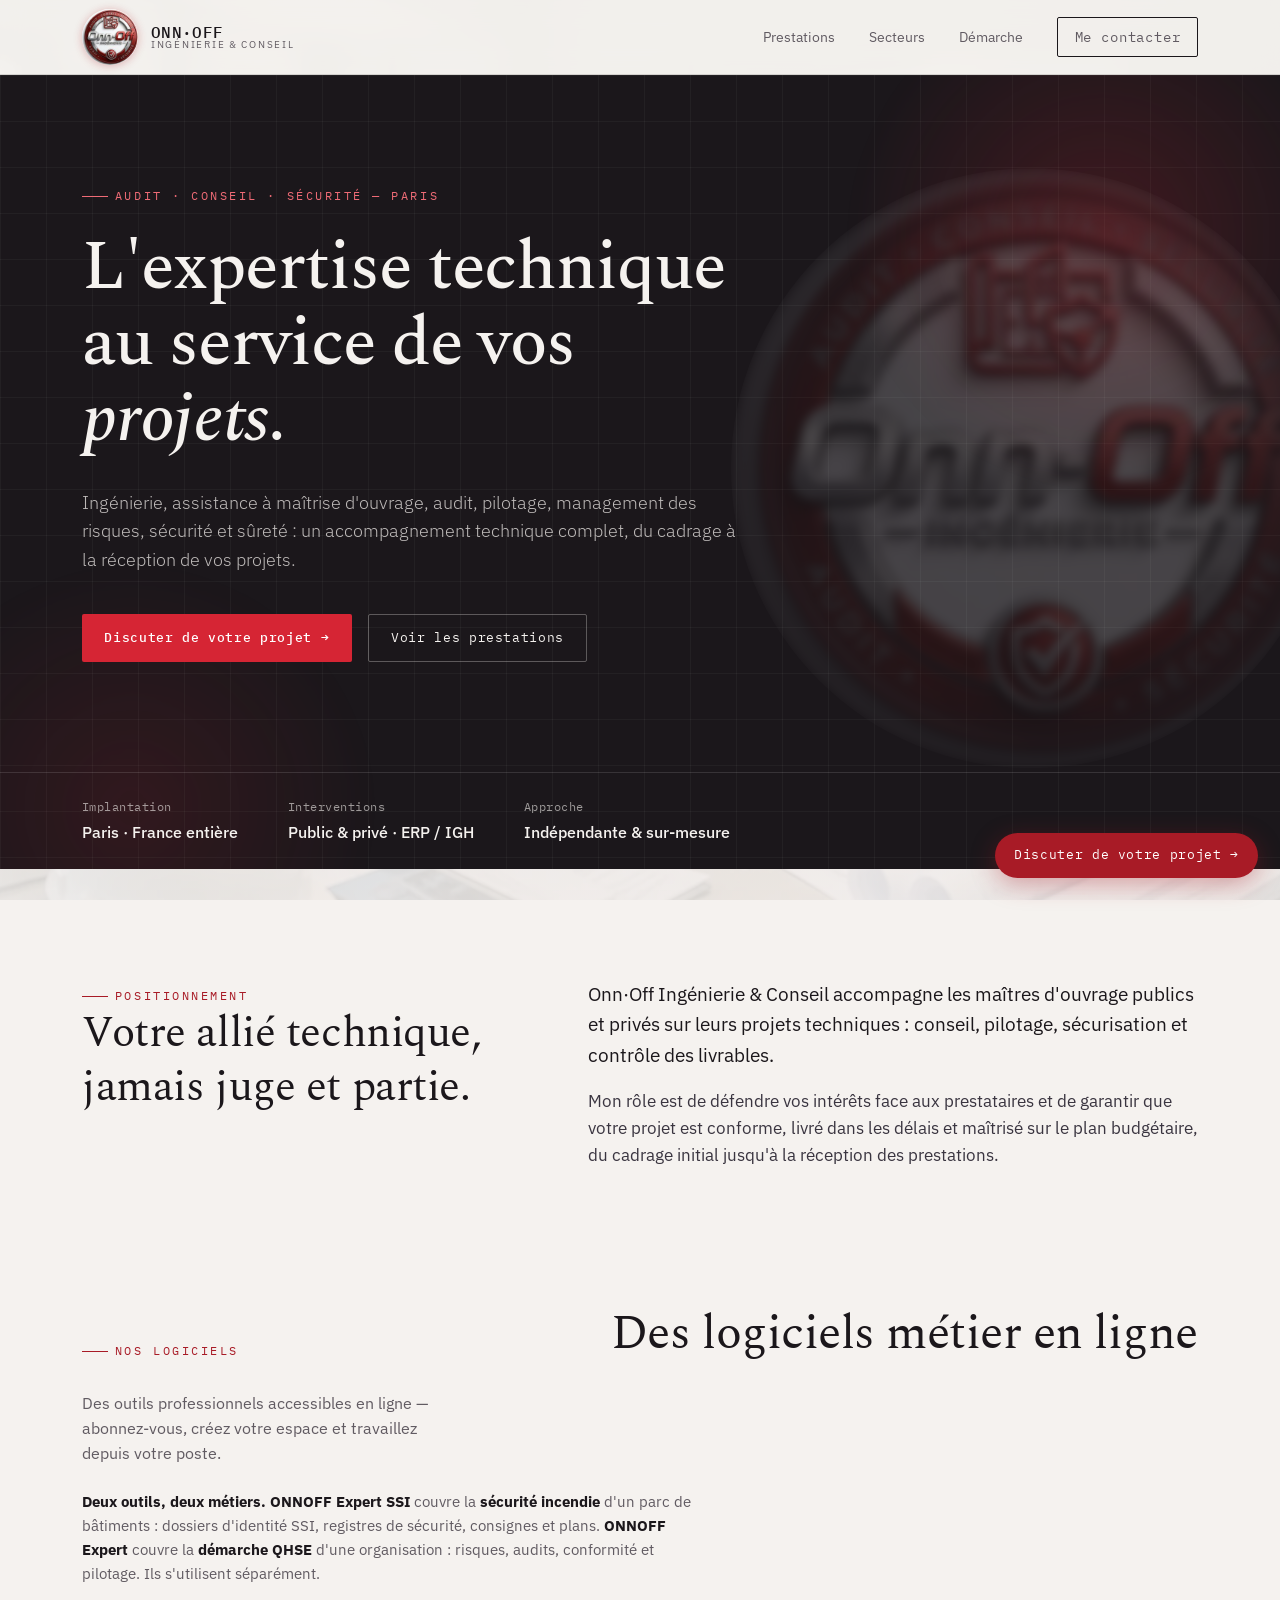
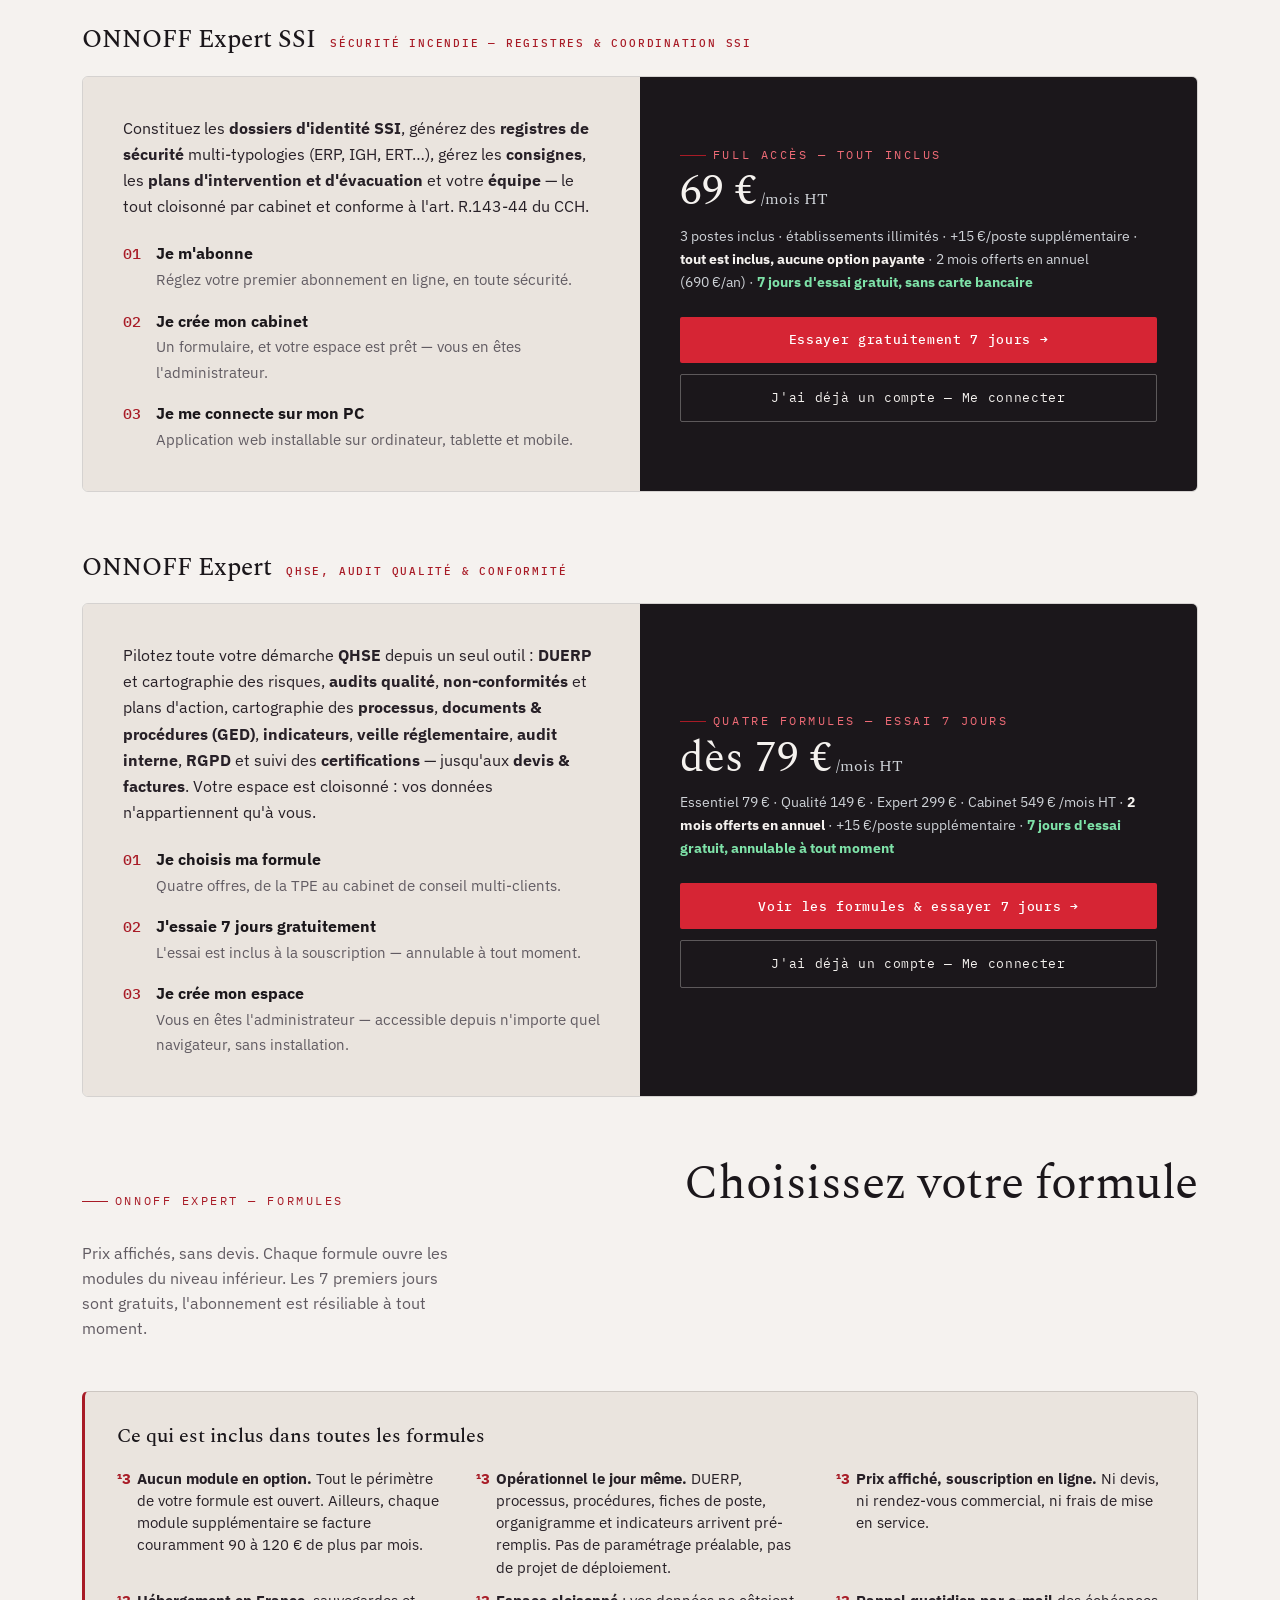
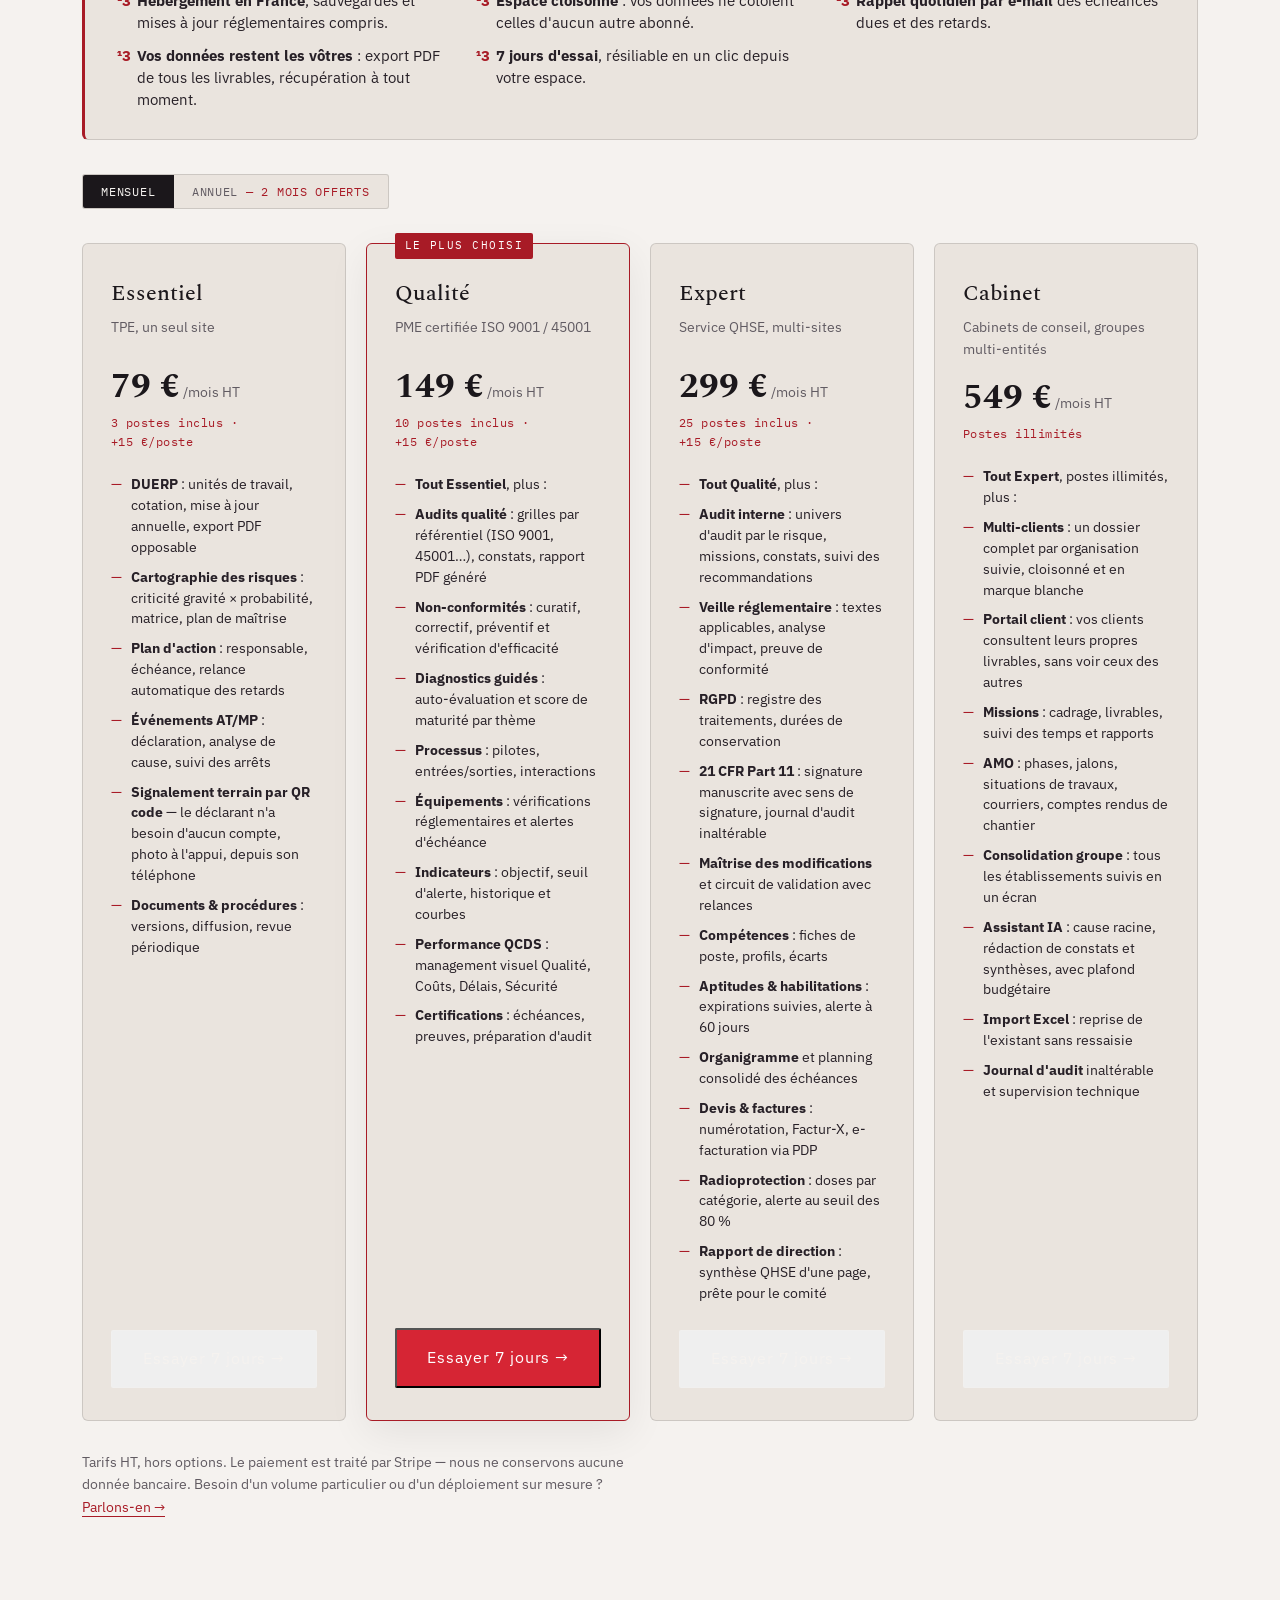
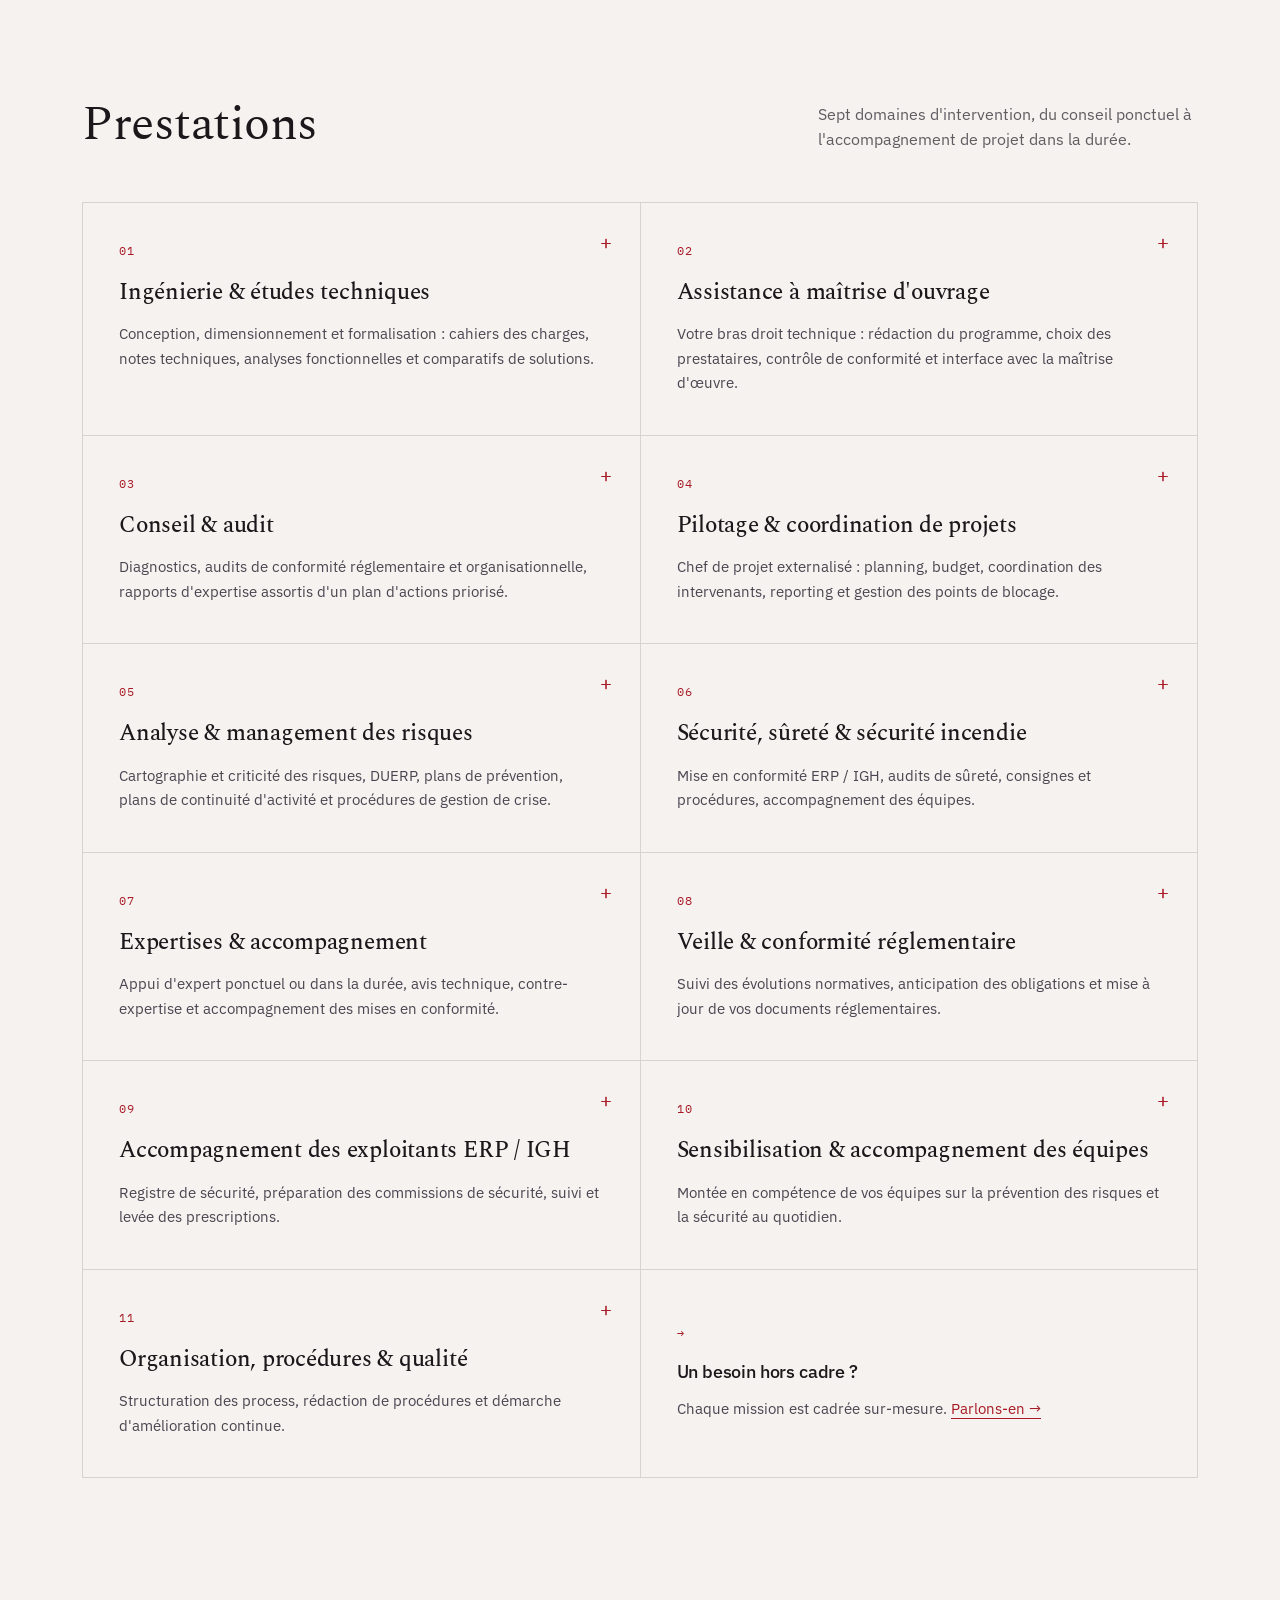
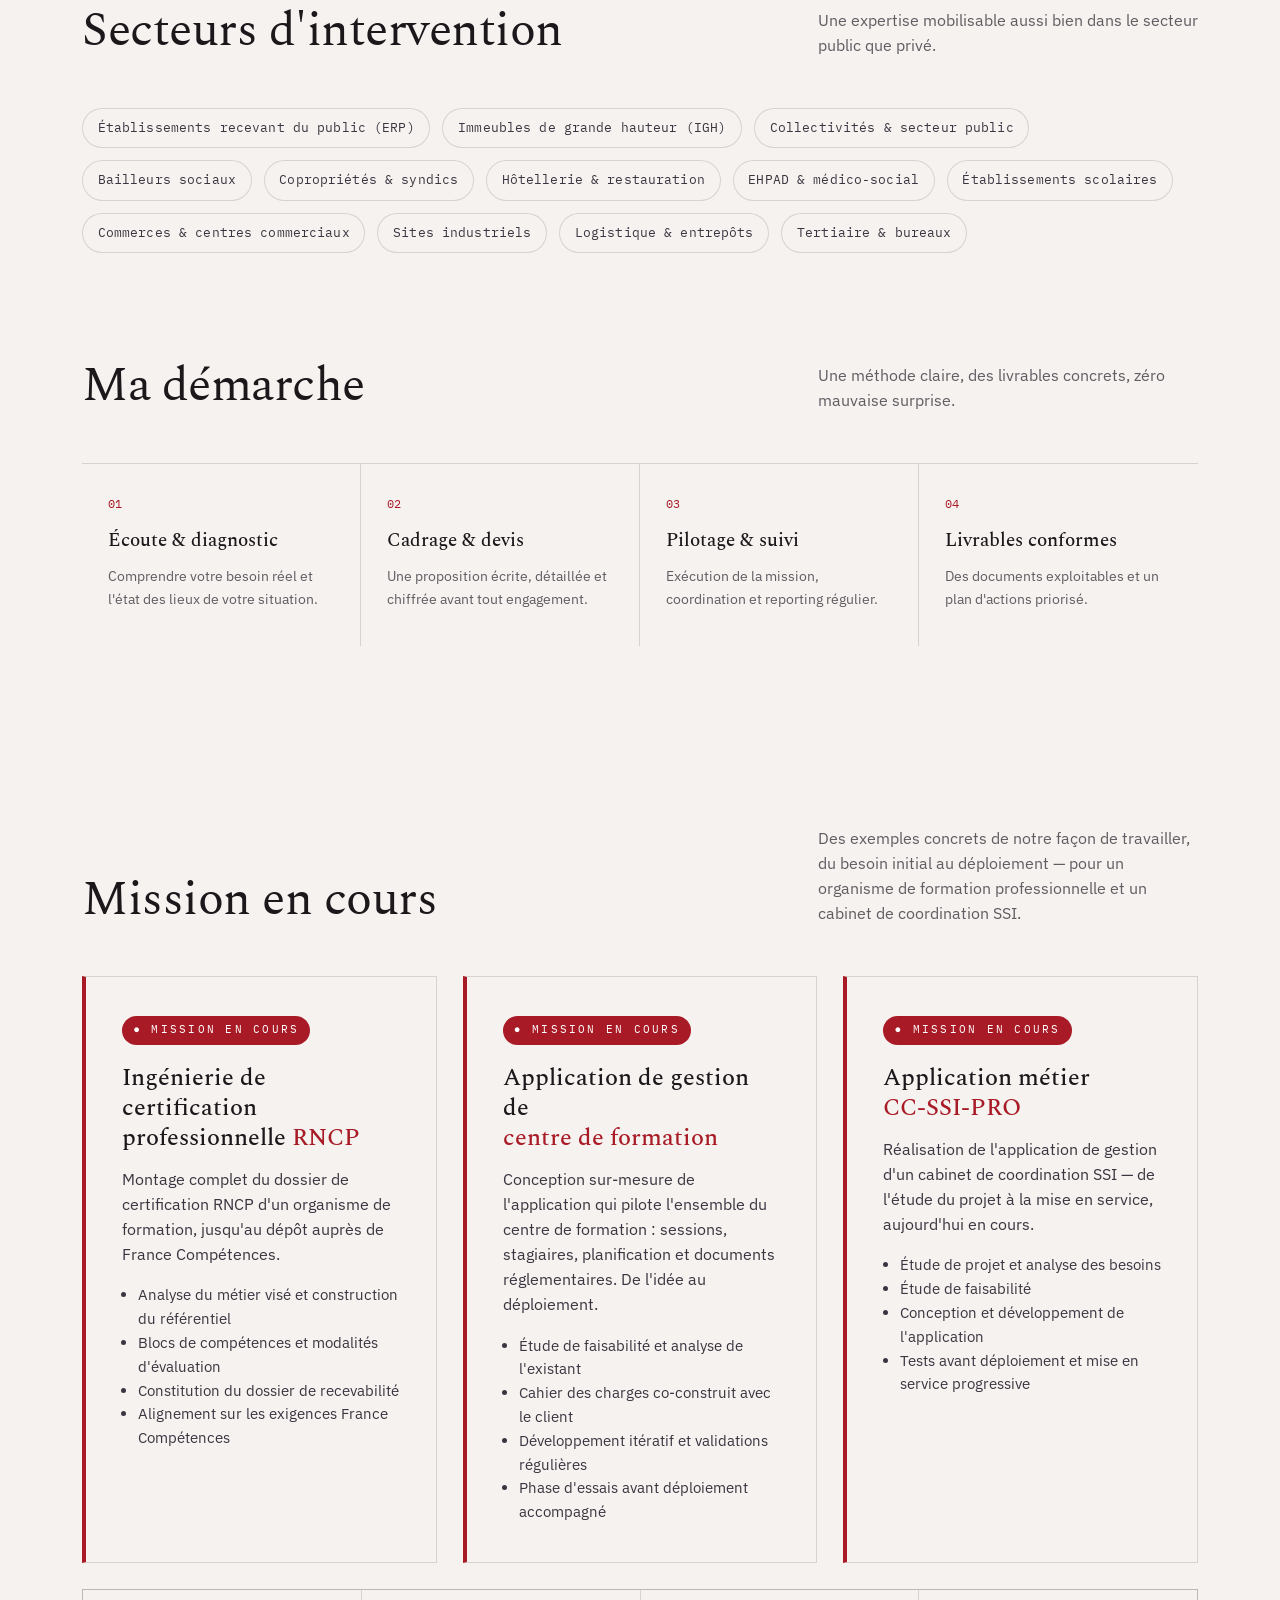
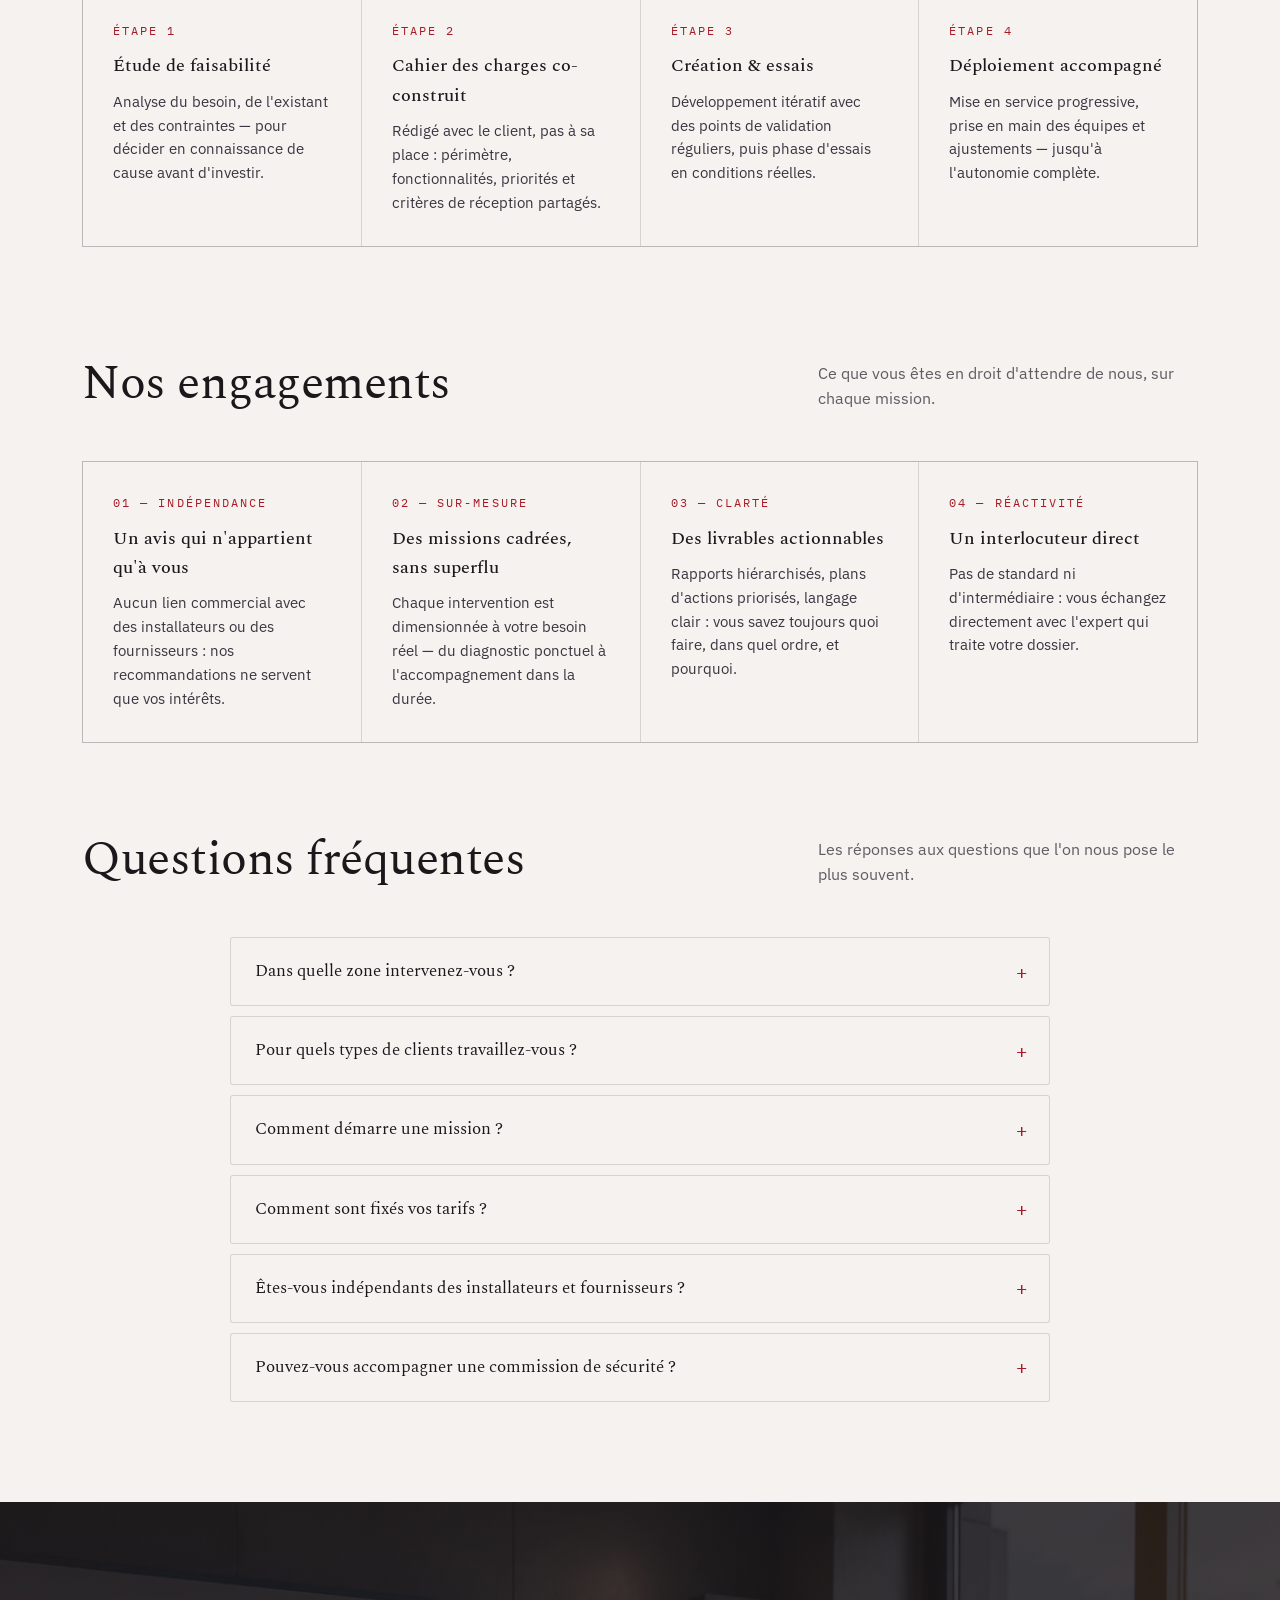
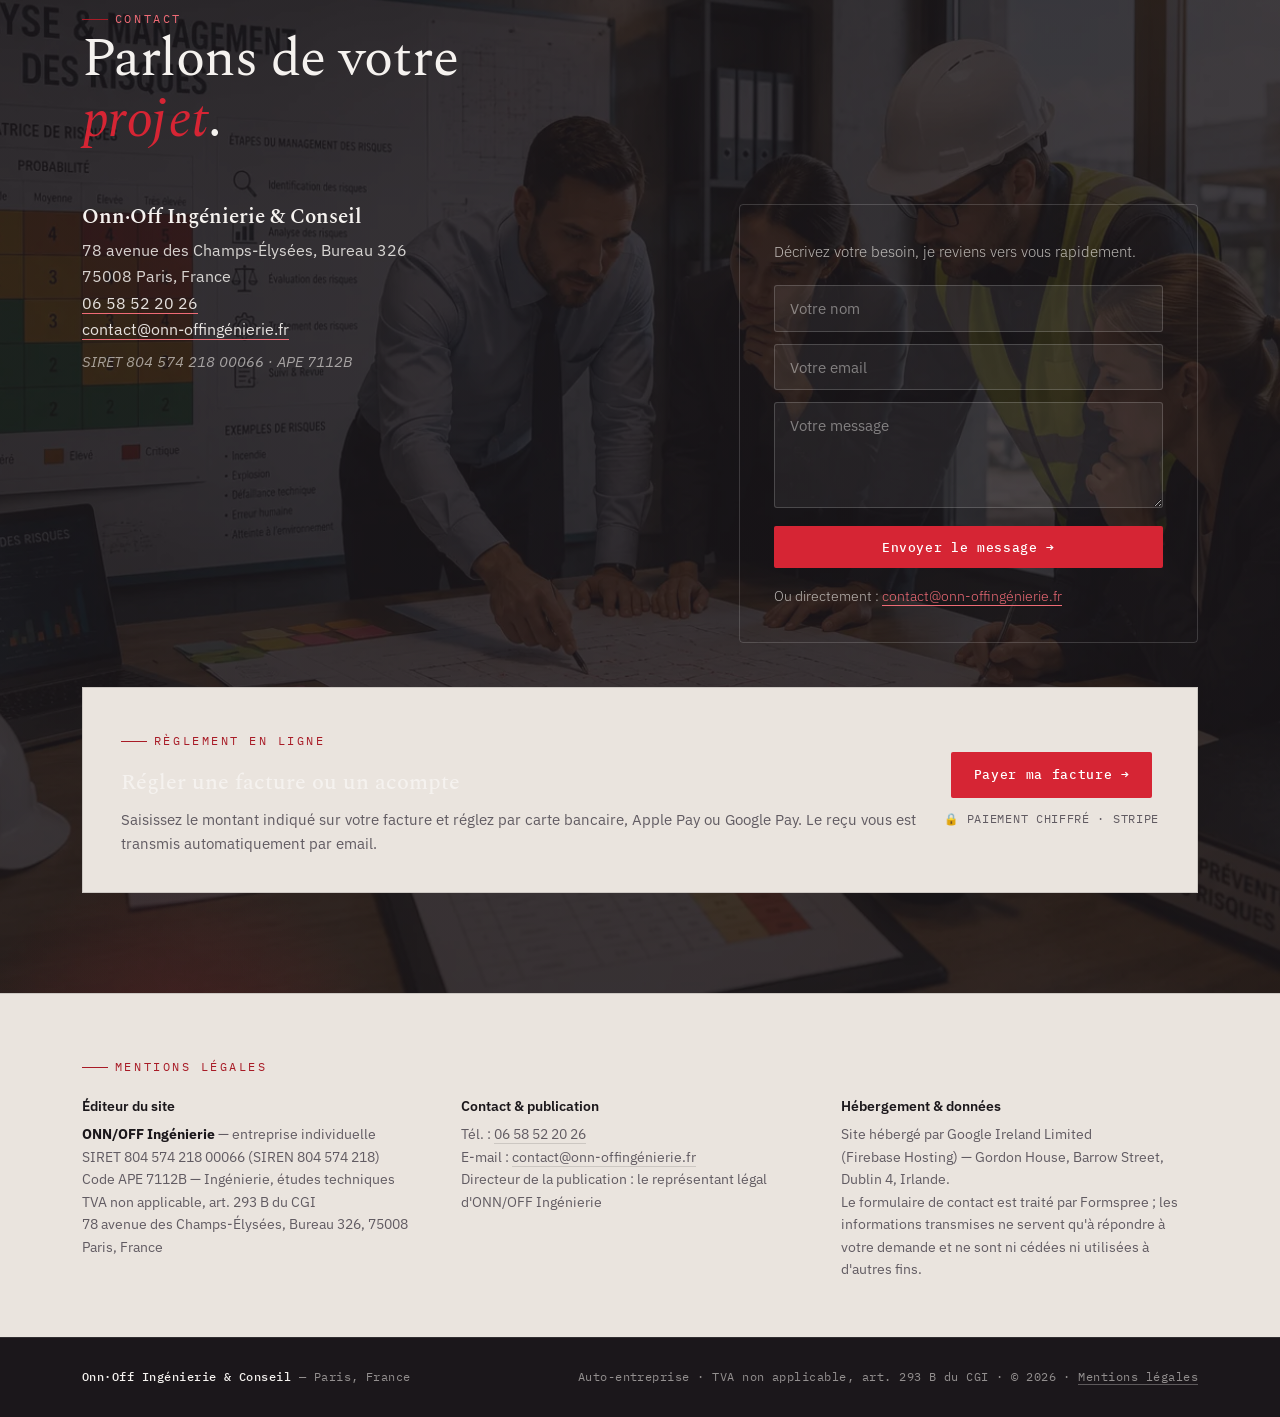
==== commit 95ec185a: "Mentions légales : SIRET, code APE, et l'hébergeur qui avait changé Ajout du SIRET 804 574 218 00066" ====
--- a/index.html
+++ b/index.html
@@ -3,7 +3,7 @@
 <head>
 <meta charset="UTF-8">
 <meta name="viewport" content="width=device-width, initial-scale=1.0">
-<title>Onn-Off Ingénierie &amp; Conseil — Audit · Conseil · Sécurité · Paris</title>
+<title>Onn-Off Ingénierie &amp; Conseil — Audit sécurité, Paris</title>
 <meta name="description" content="Bureau d'ingénierie et de conseil basé à Paris. Assistance à maîtrise d'ouvrage, audit, pilotage de projets, management des risques et sécurité incendie.">
 <link rel="canonical" href="https://xn--onn-offingnierie-kqb.fr/">
 <link rel="icon" href="[data-uri]">
@@ -263,7 +263,9 @@
 "address":{"@type":"PostalAddress","streetAddress":"78 avenue des Champs-Élysées, Bureau 326","postalCode":"75008","addressLocality":"Paris","addressCountry":"FR"},
 "telephone":"+33658522026","email":"contact@onn-offingénierie.fr",
 "url":"https://xn--onn-offingnierie-kqb.fr/",
-"areaServed":"Occitanie","identifier":"SIREN 804 574 218"}
+"areaServed":["Paris","Île-de-France","France"],
+"identifier":[{"@type":"PropertyValue","propertyID":"SIRET","value":"80457421800066"},{"@type":"PropertyValue","propertyID":"SIREN","value":"804574218"}],
+"naics":"7112B"}
 </script>
 </head>
 <body>
@@ -674,7 +676,7 @@
         <p>75008 Paris, France</p>
         <p><a href="tel:+33658522026">06 58 52 20 26</a></p>
         <p><a href="mailto:contact@xn--onn-offingnierie-kqb.fr?subject=Demande via le site Onn-Off">contact@onn-offingénierie.fr</a></p>
-        <p class="stamp-siren">SIREN 804 574 218</p>
+        <p class="stamp-siren">SIRET 804 574 218 00066 · APE 7112B</p>
       </div>
       <div class="cta-box">
         <p>Décrivez votre besoin, je reviens vers vous rapidement.</p>
@@ -711,7 +713,9 @@
       <div>
         <p style="color:var(--ink);font-weight:600;margin-bottom:6px">Éditeur du site</p>
         <p><b style="color:var(--ink)">ONN/OFF Ingénierie</b> — entreprise individuelle<br>
-        SIREN&nbsp;804&nbsp;574&nbsp;218 · TVA non applicable, art.&nbsp;293&nbsp;B du CGI<br>
+        SIRET&nbsp;804&nbsp;574&nbsp;218&nbsp;00066 (SIREN&nbsp;804&nbsp;574&nbsp;218)<br>
+        Code APE&nbsp;7112B — Ingénierie, études techniques<br>
+        TVA non applicable, art.&nbsp;293&nbsp;B du CGI<br>
         78 avenue des Champs-Élysées, Bureau 326, 75008 Paris, France</p>
       </div>
       <div>
@@ -722,7 +726,7 @@
       </div>
       <div>
         <p style="color:var(--ink);font-weight:600;margin-bottom:6px">Hébergement &amp; données</p>
-        <p>Site hébergé par GitHub&nbsp;Pages — GitHub,&nbsp;Inc., 88&nbsp;Colin&nbsp;P.&nbsp;Kelly&nbsp;Jr.&nbsp;St, San&nbsp;Francisco, CA&nbsp;94107, USA.<br>
+        <p>Site hébergé par Google&nbsp;Ireland&nbsp;Limited (Firebase&nbsp;Hosting) — Gordon&nbsp;House, Barrow&nbsp;Street, Dublin&nbsp;4, Irlande.<br>
         Le formulaire de contact est traité par Formspree&nbsp;; les informations transmises ne servent qu'à répondre à votre demande et ne sont ni cédées ni utilisées à d'autres fins.</p>
       </div>
     </div>
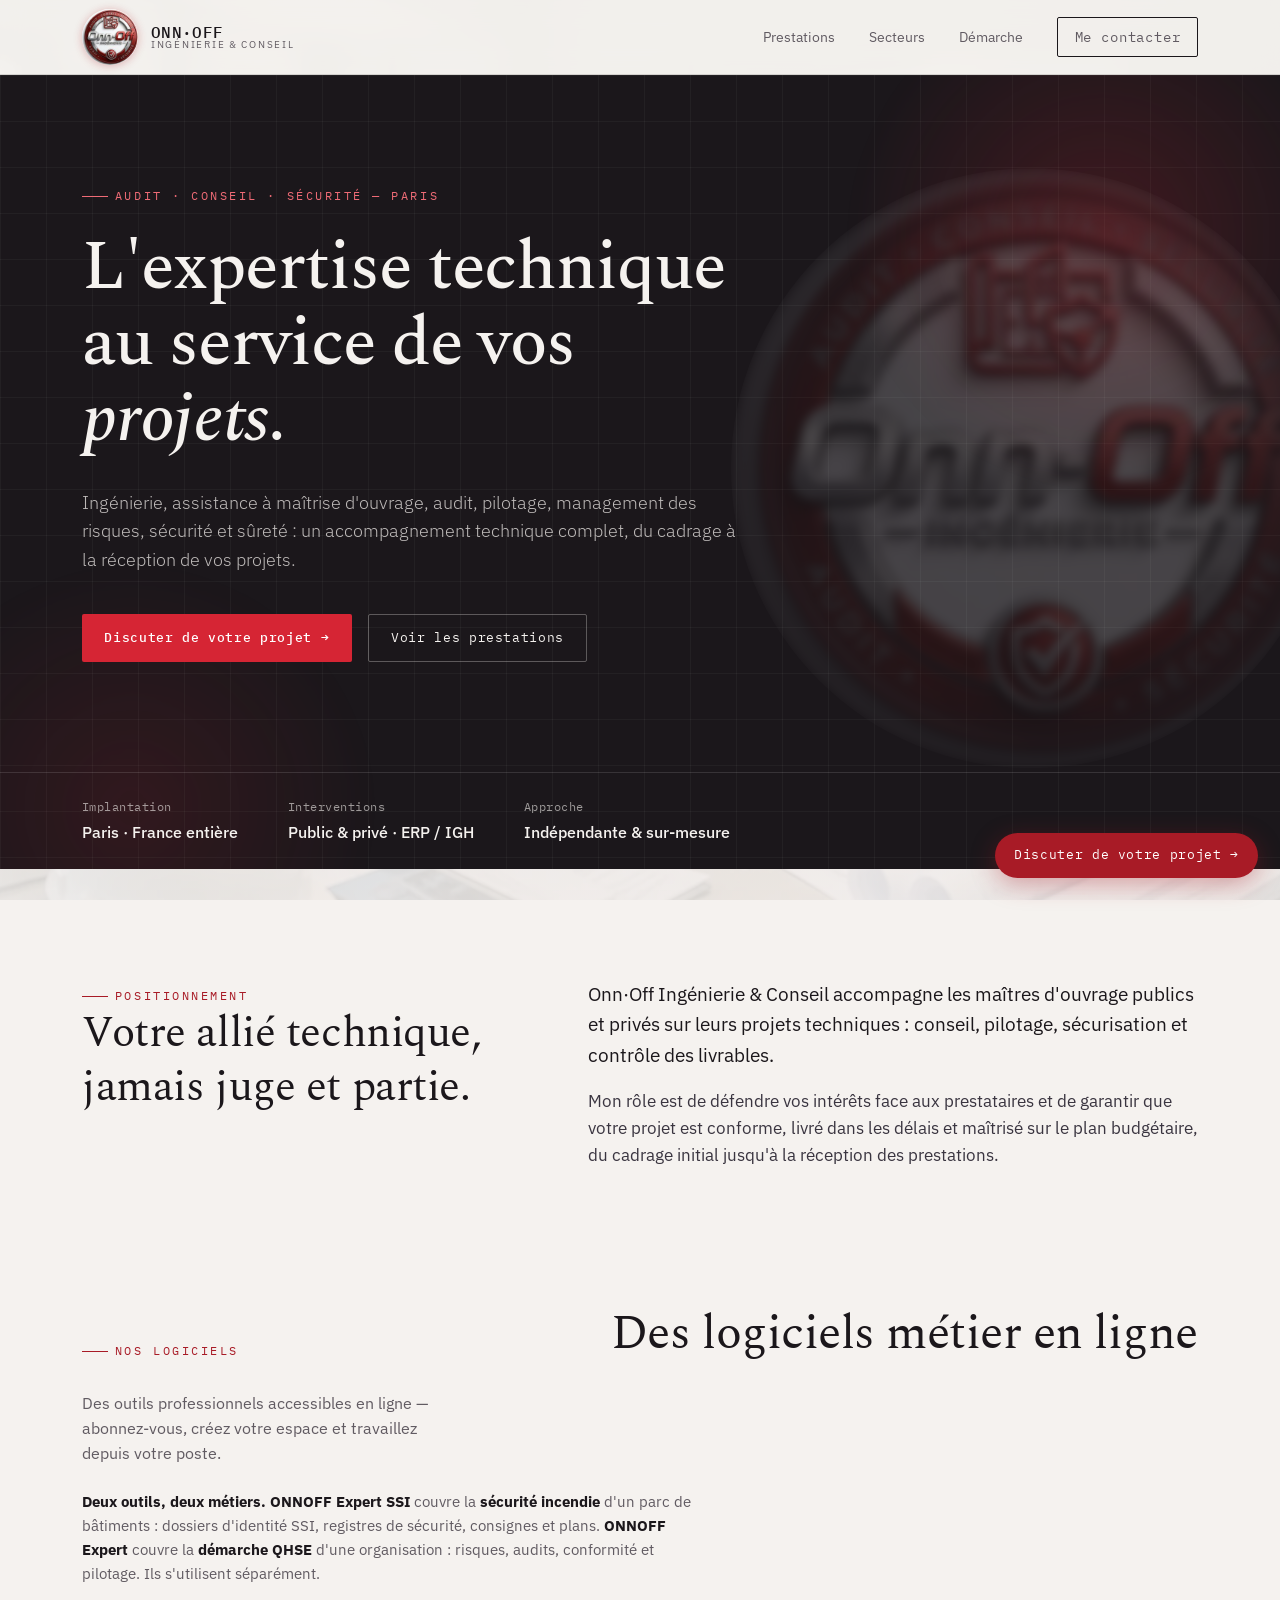
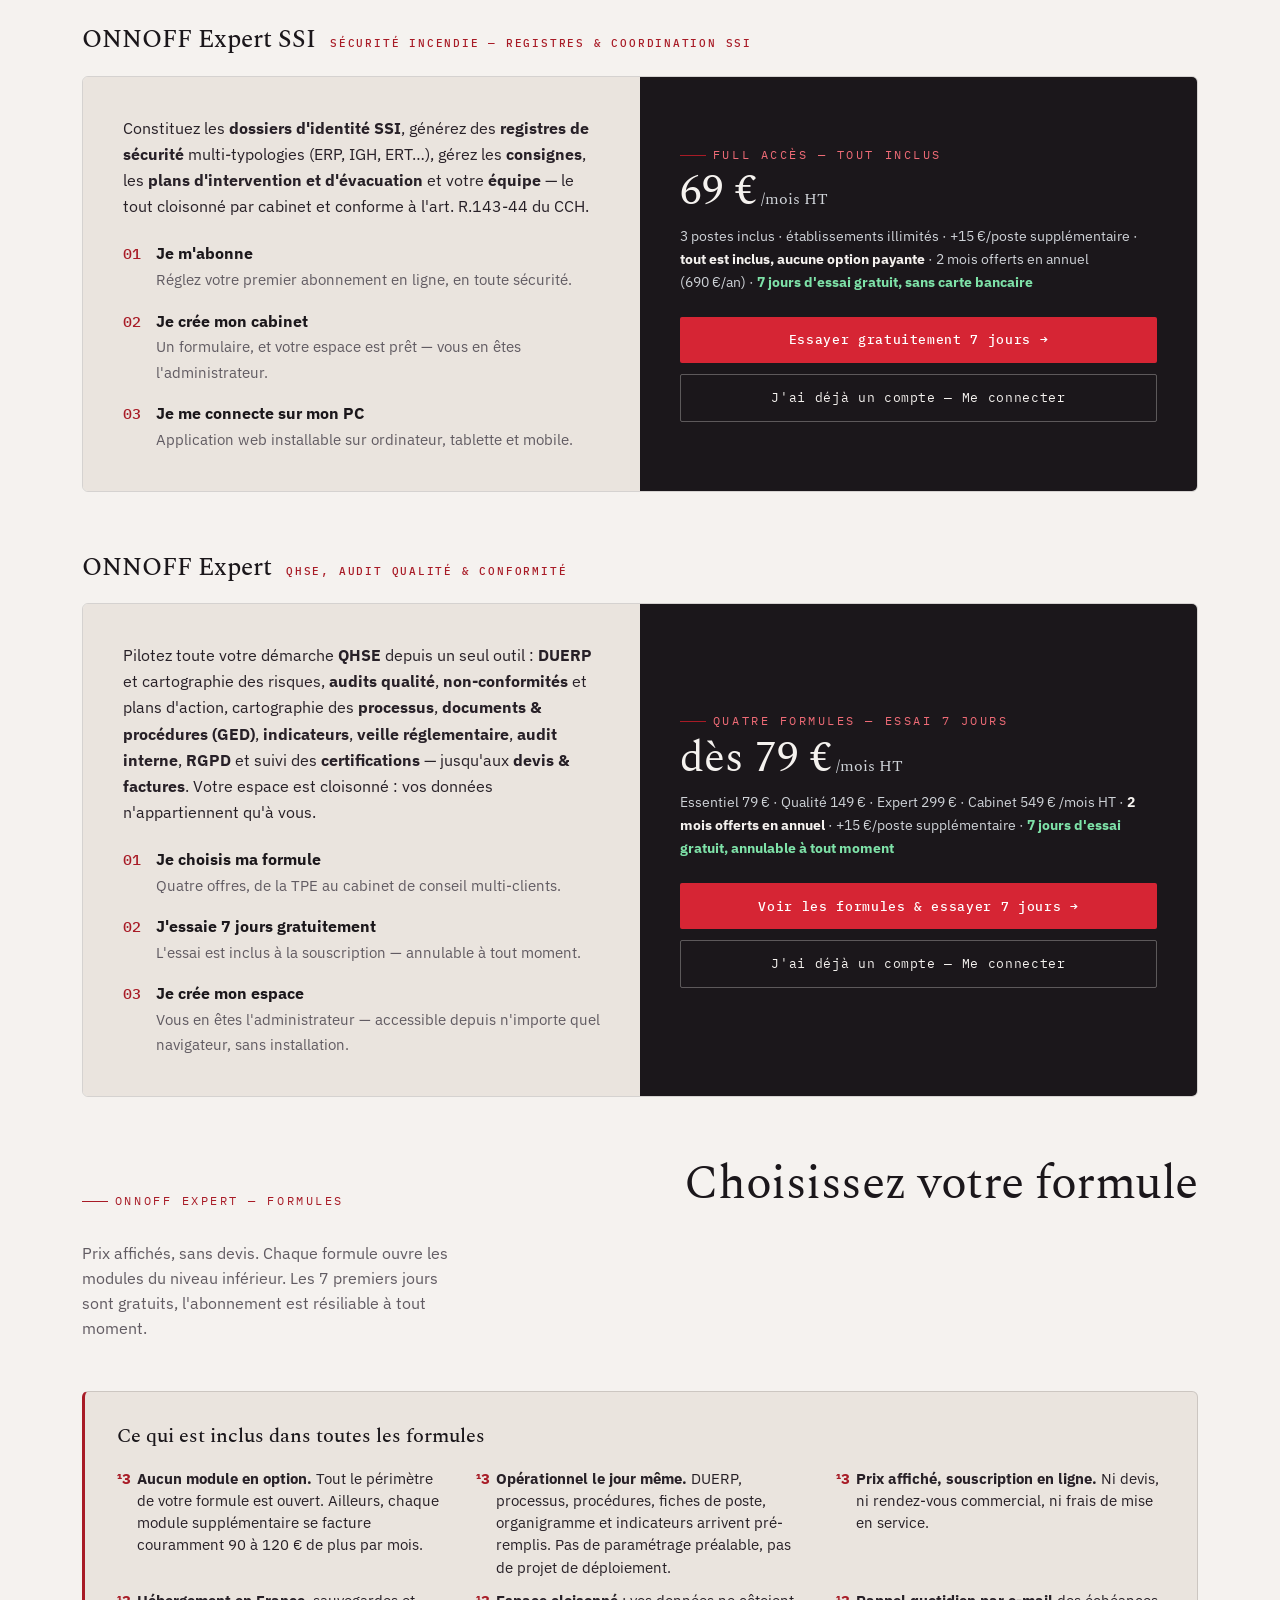
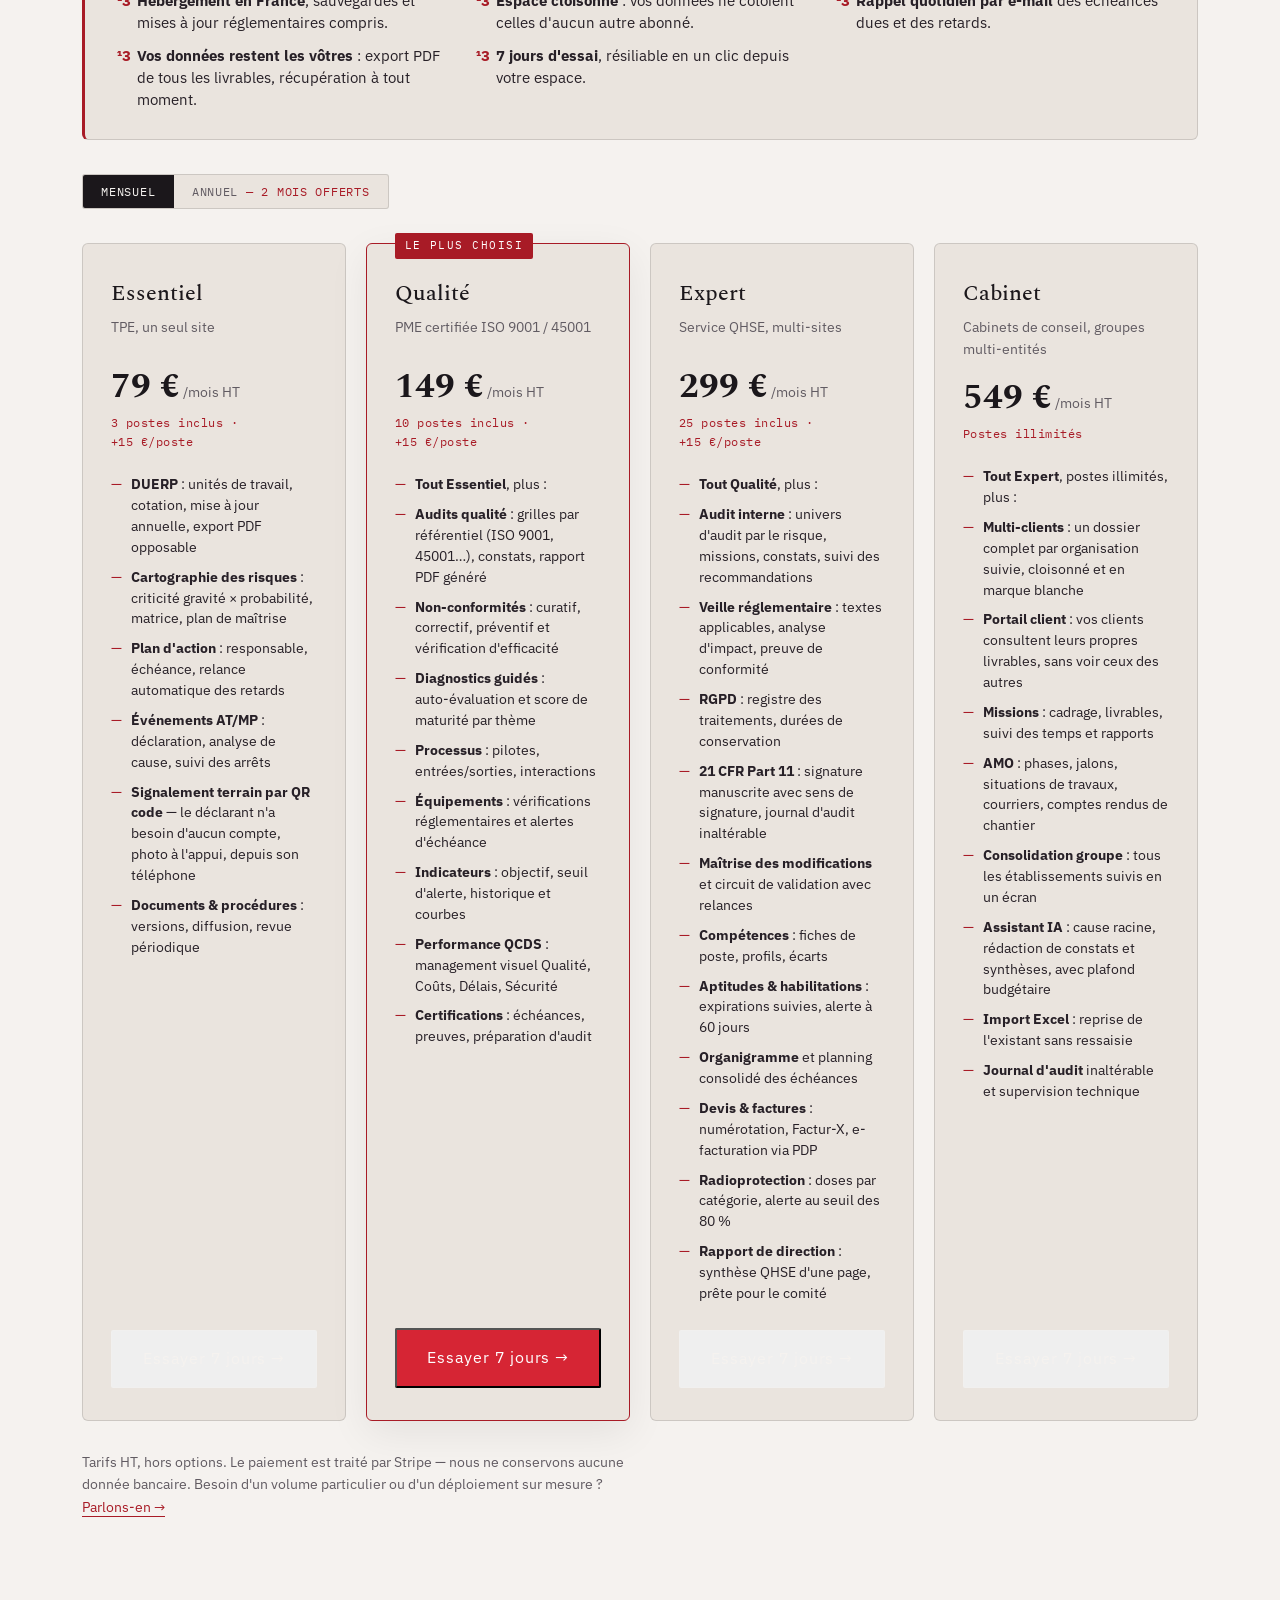
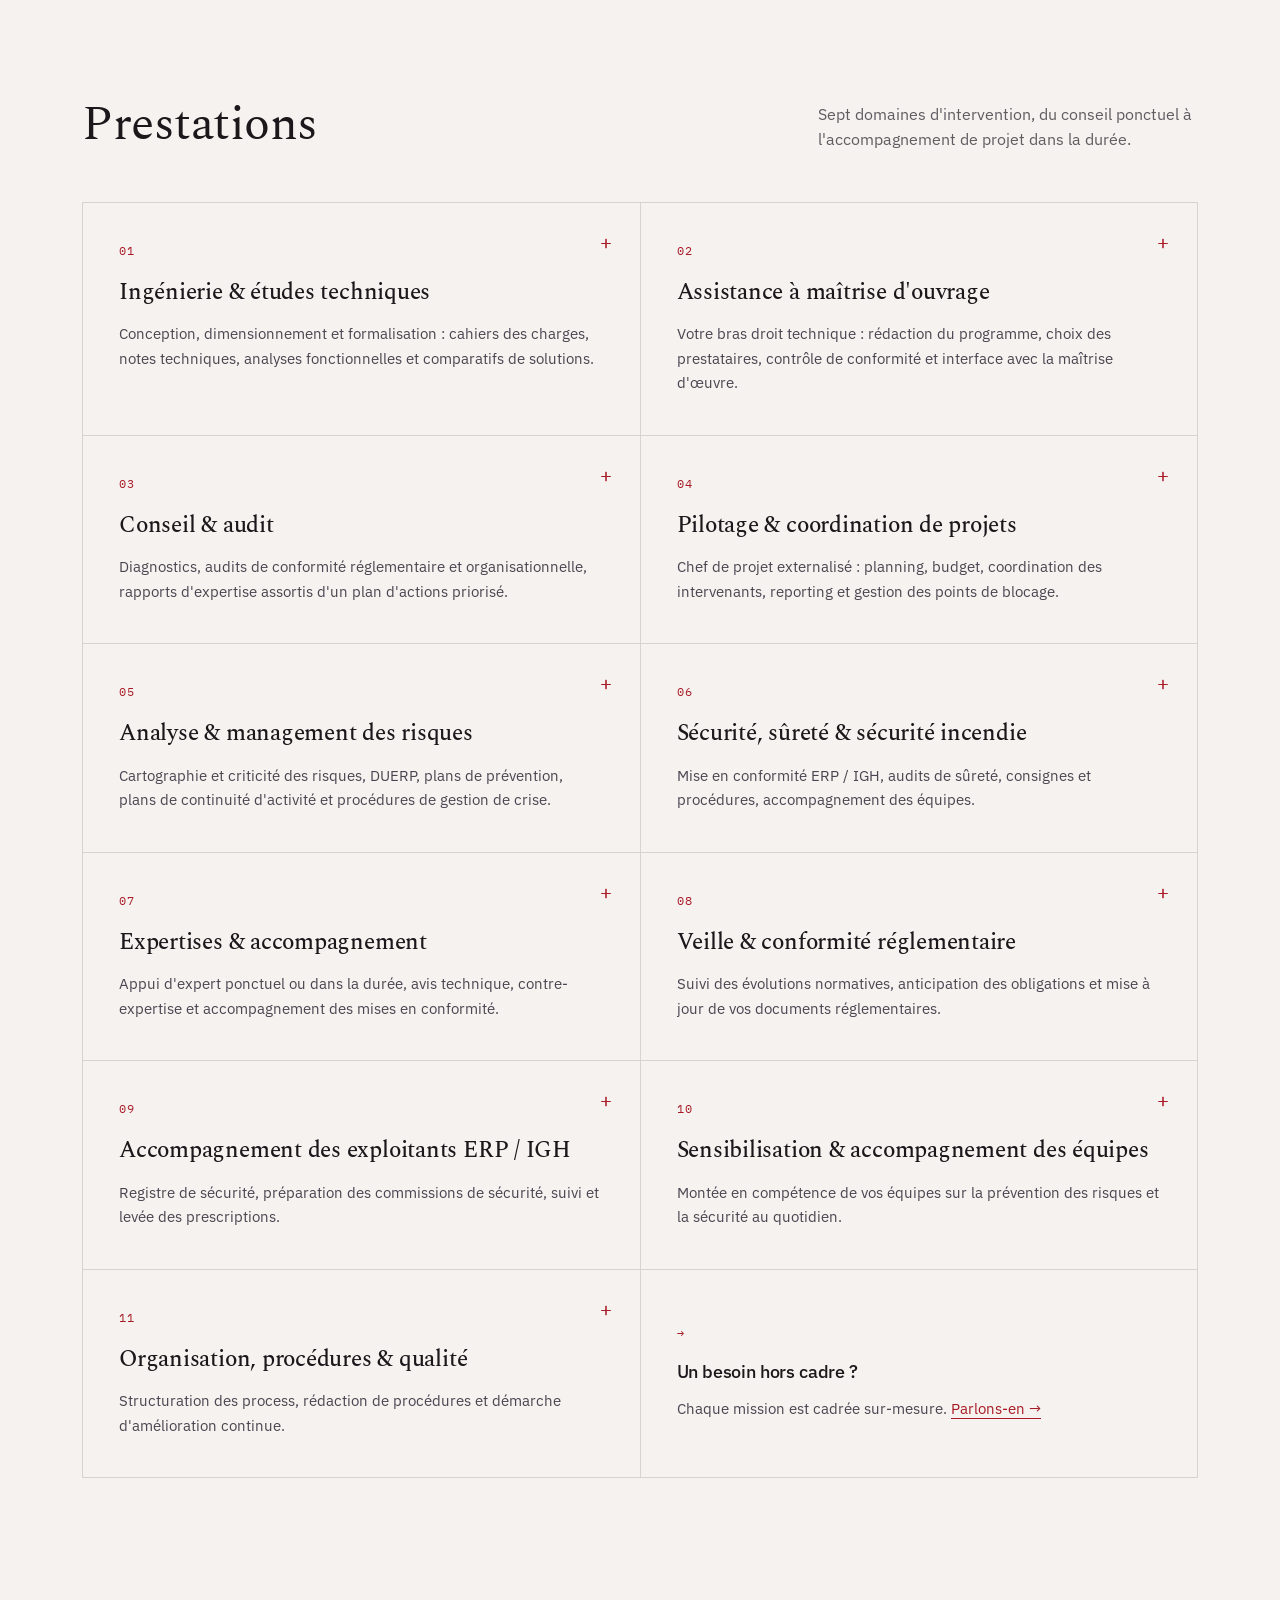
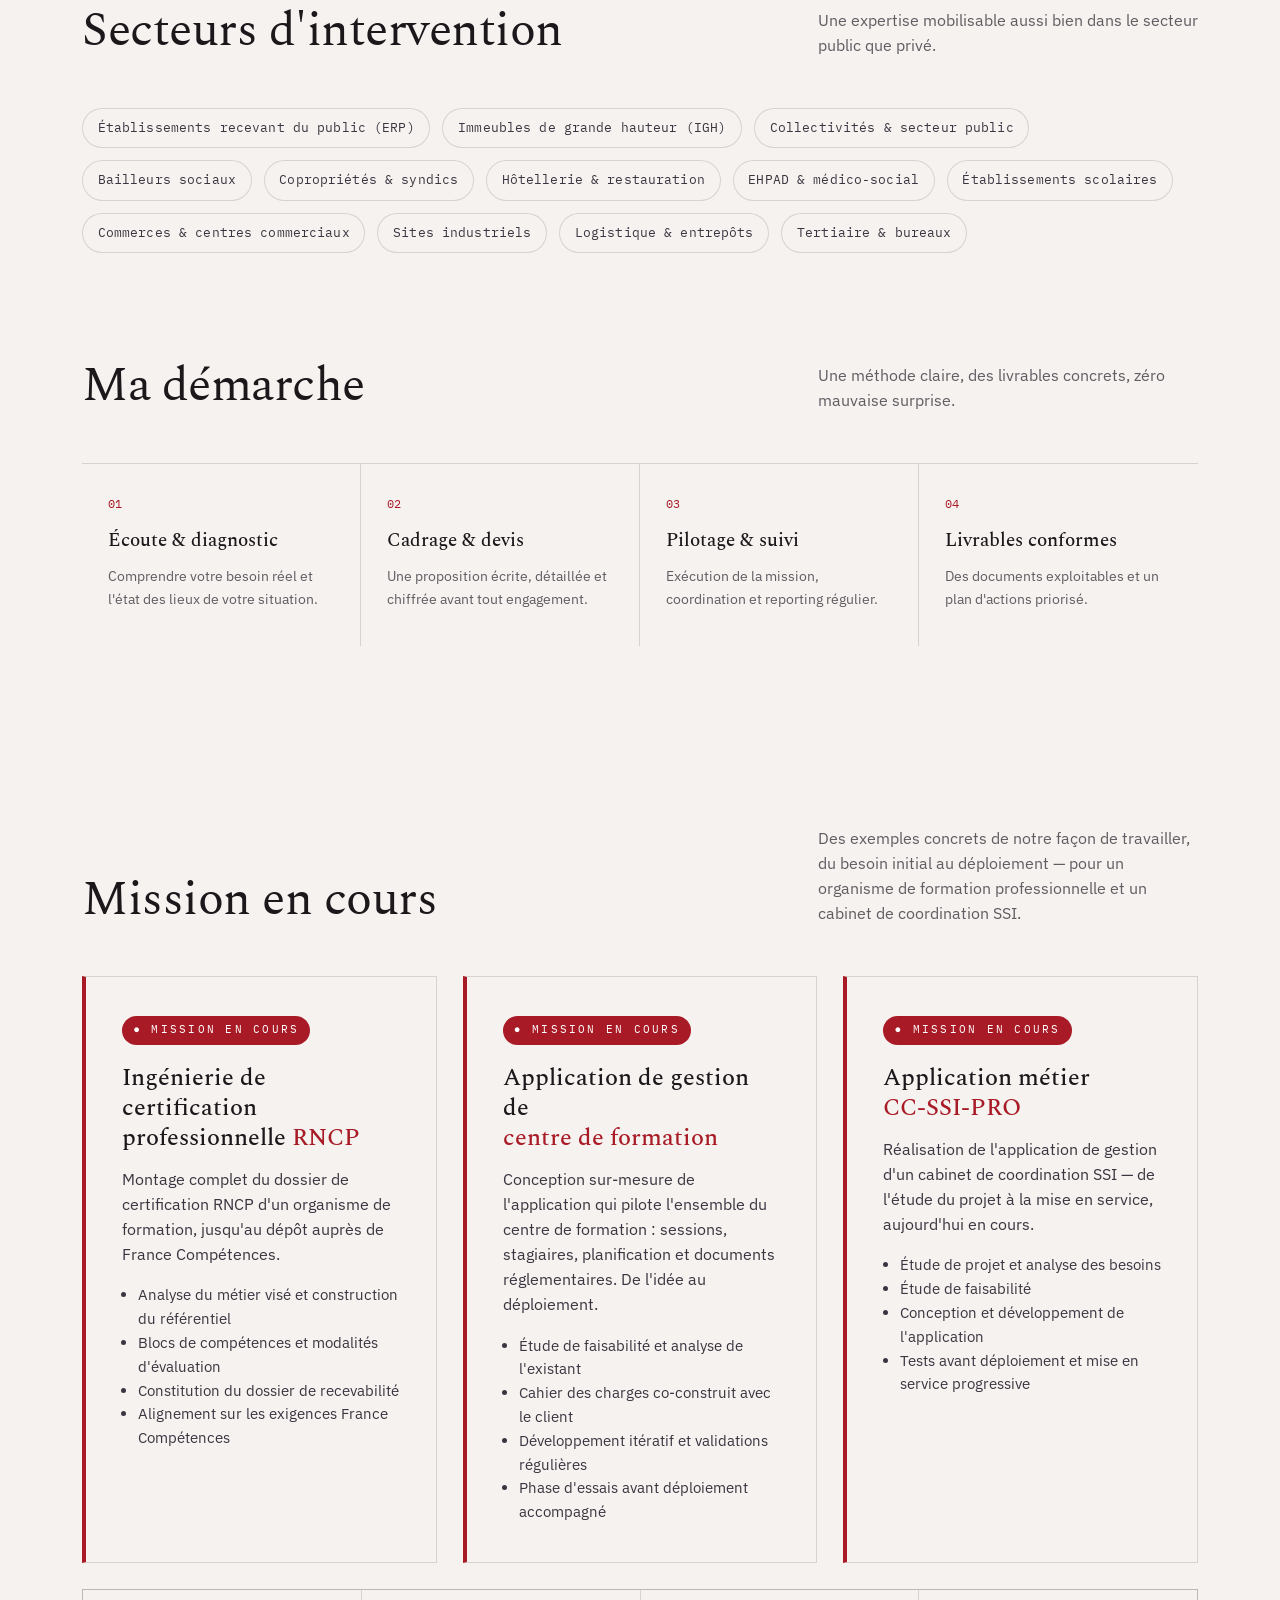
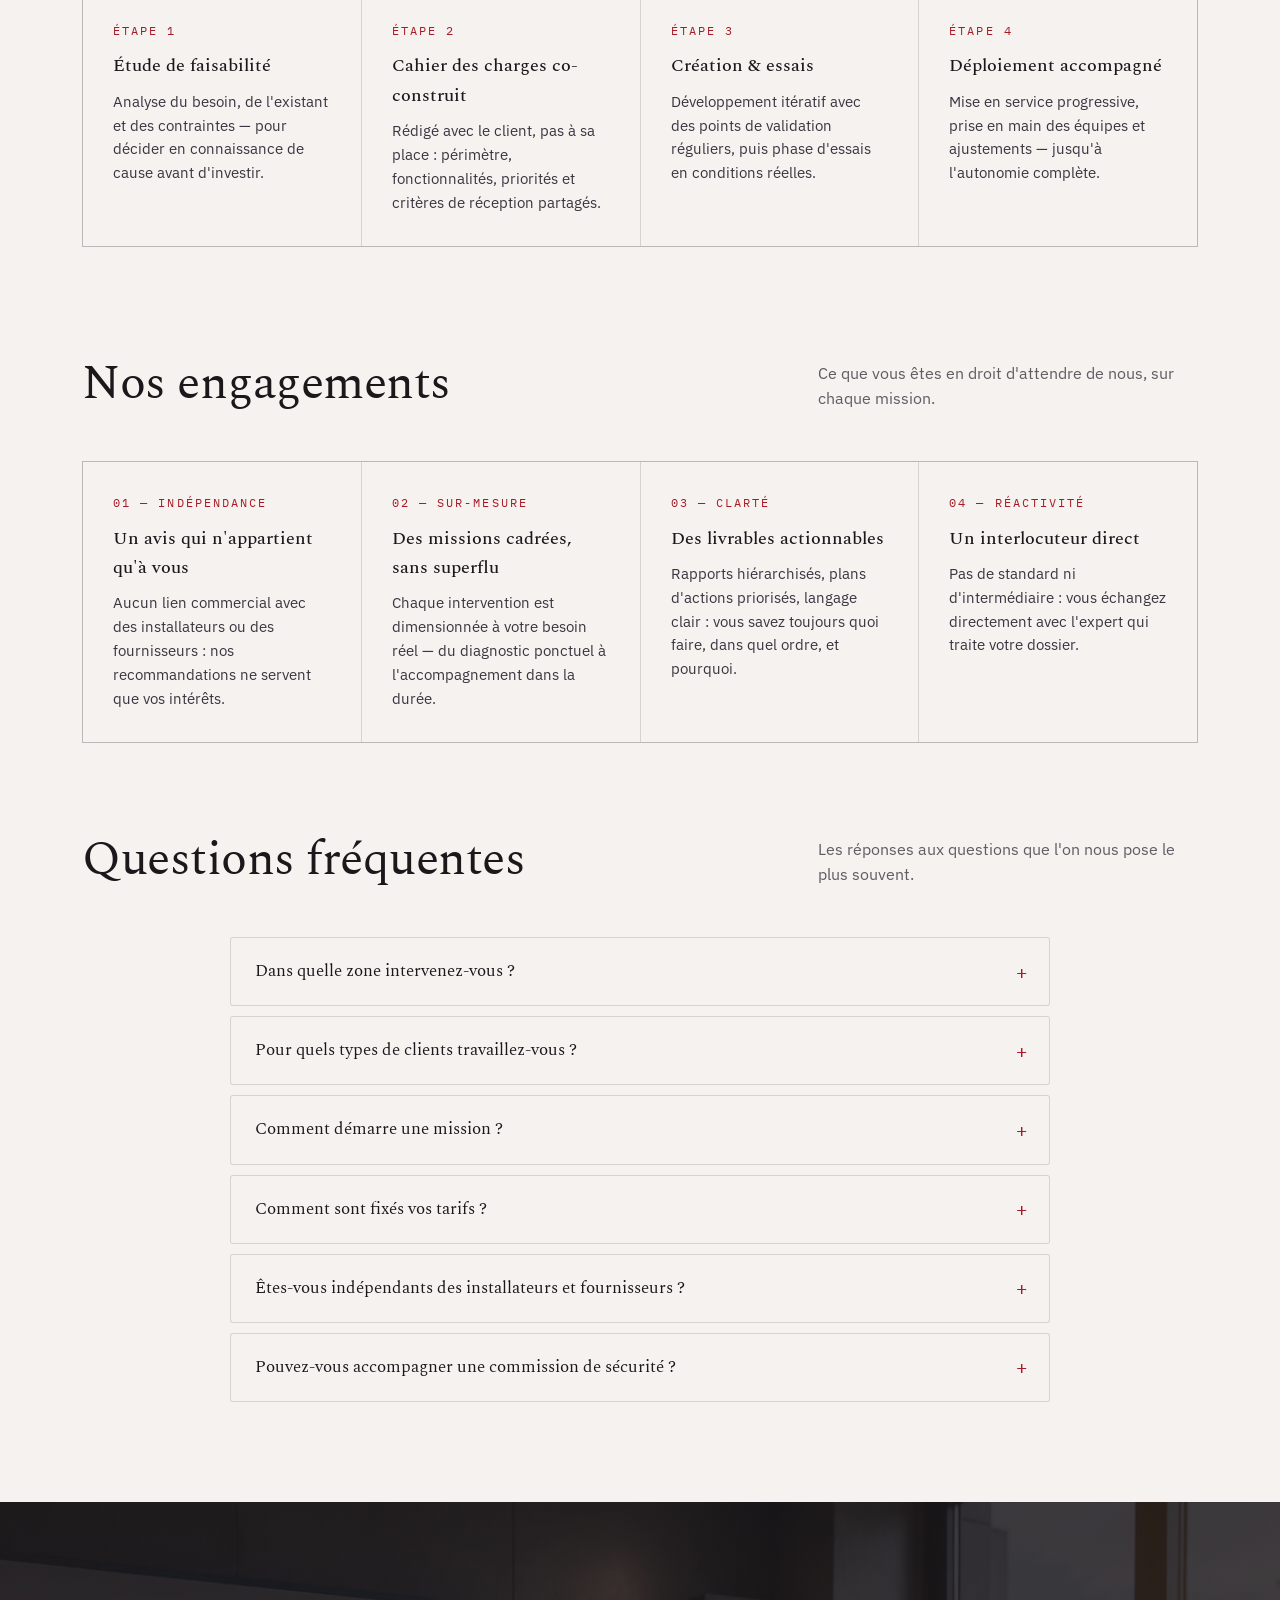
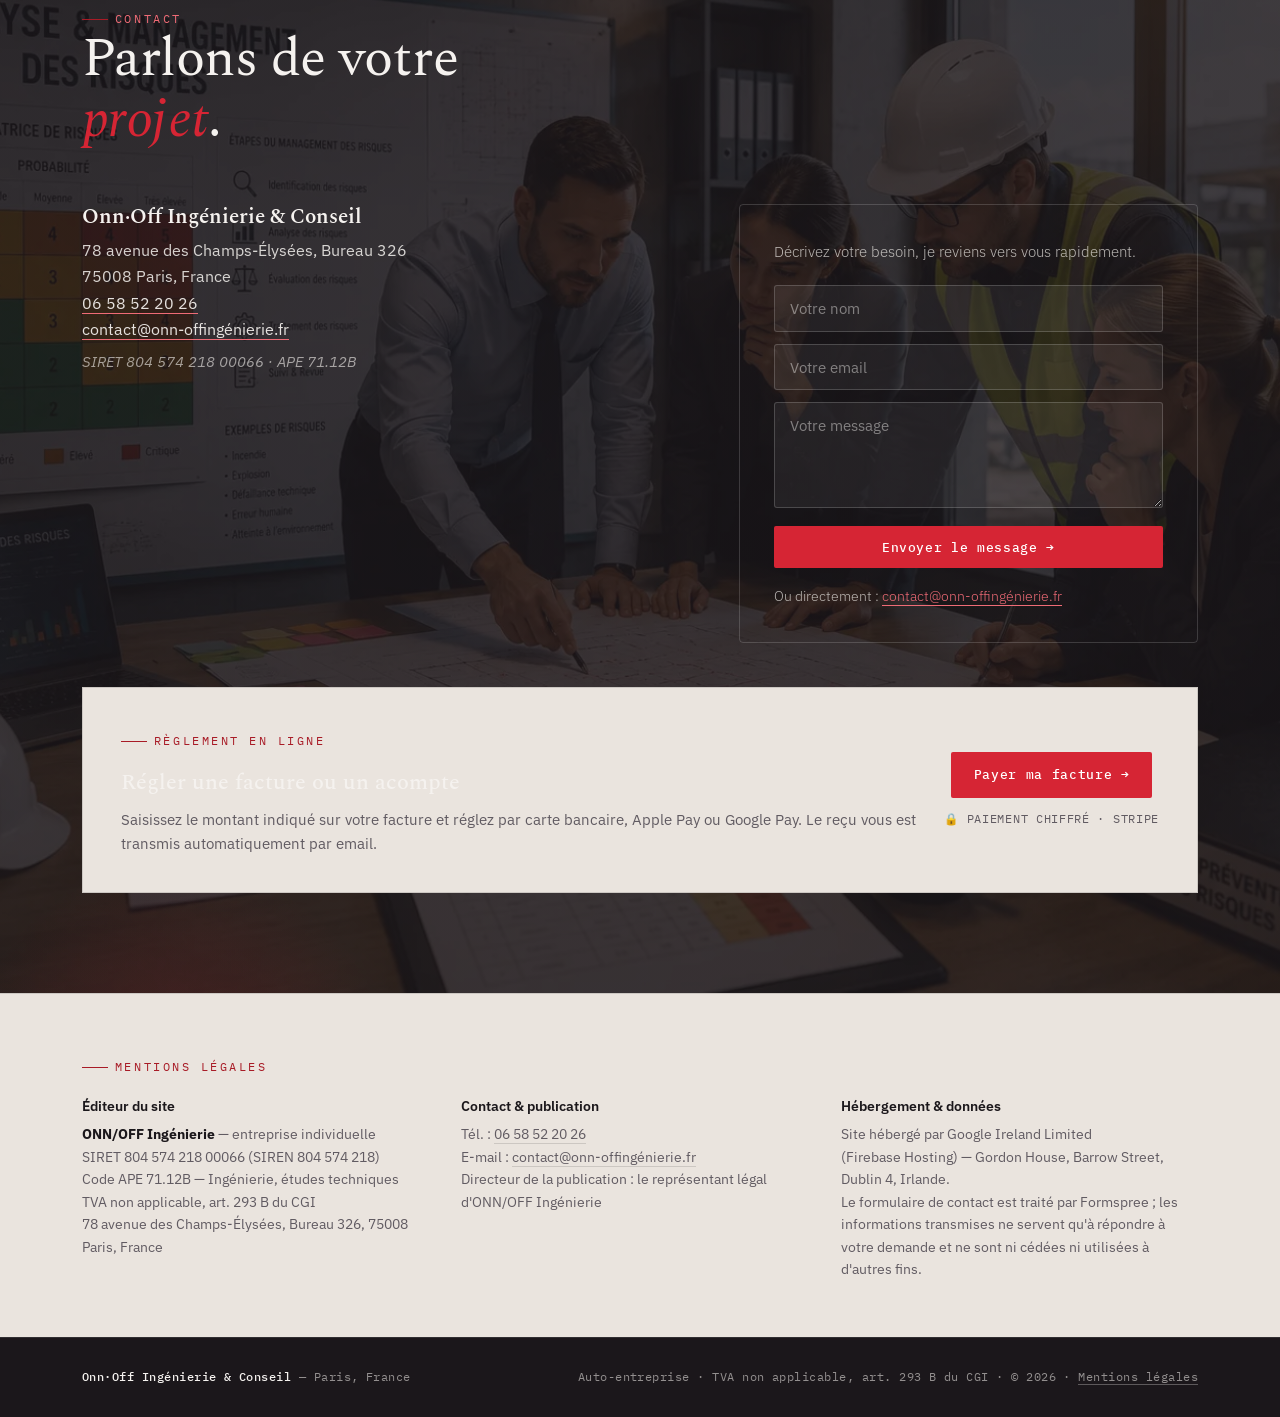
==== commit cbebdaeb: "Code APE au format INSEE : 71.12B L'avis de situation SIRENE l'écrit avec le point. Détail, mais c'e" ====
--- a/index.html
+++ b/index.html
@@ -676,7 +676,7 @@
         <p>75008 Paris, France</p>
         <p><a href="tel:+33658522026">06 58 52 20 26</a></p>
         <p><a href="mailto:contact@xn--onn-offingnierie-kqb.fr?subject=Demande via le site Onn-Off">contact@onn-offingénierie.fr</a></p>
-        <p class="stamp-siren">SIRET 804 574 218 00066 · APE 7112B</p>
+        <p class="stamp-siren">SIRET 804 574 218 00066 · APE 71.12B</p>
       </div>
       <div class="cta-box">
         <p>Décrivez votre besoin, je reviens vers vous rapidement.</p>
@@ -714,7 +714,7 @@
         <p style="color:var(--ink);font-weight:600;margin-bottom:6px">Éditeur du site</p>
         <p><b style="color:var(--ink)">ONN/OFF Ingénierie</b> — entreprise individuelle<br>
         SIRET&nbsp;804&nbsp;574&nbsp;218&nbsp;00066 (SIREN&nbsp;804&nbsp;574&nbsp;218)<br>
-        Code APE&nbsp;7112B — Ingénierie, études techniques<br>
+        Code APE&nbsp;71.12B — Ingénierie, études techniques<br>
         TVA non applicable, art.&nbsp;293&nbsp;B du CGI<br>
         78 avenue des Champs-Élysées, Bureau 326, 75008 Paris, France</p>
       </div>
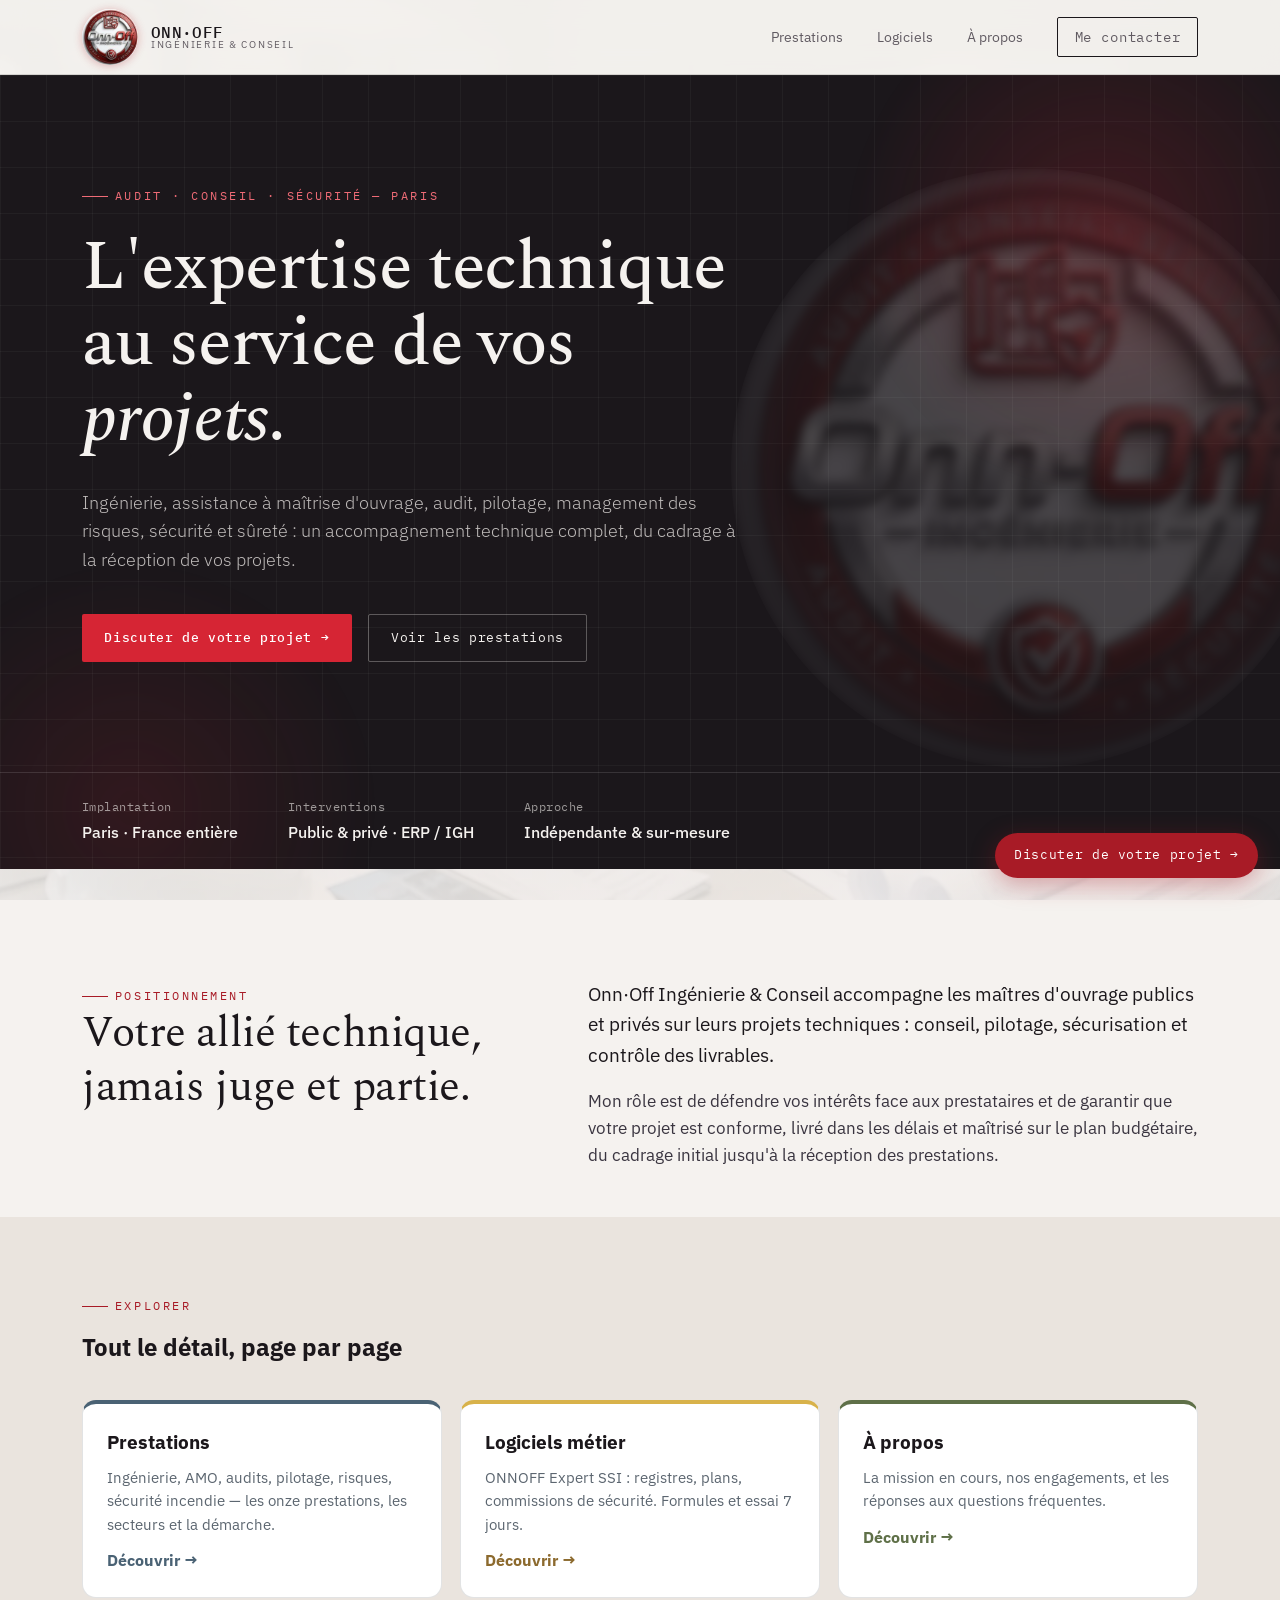
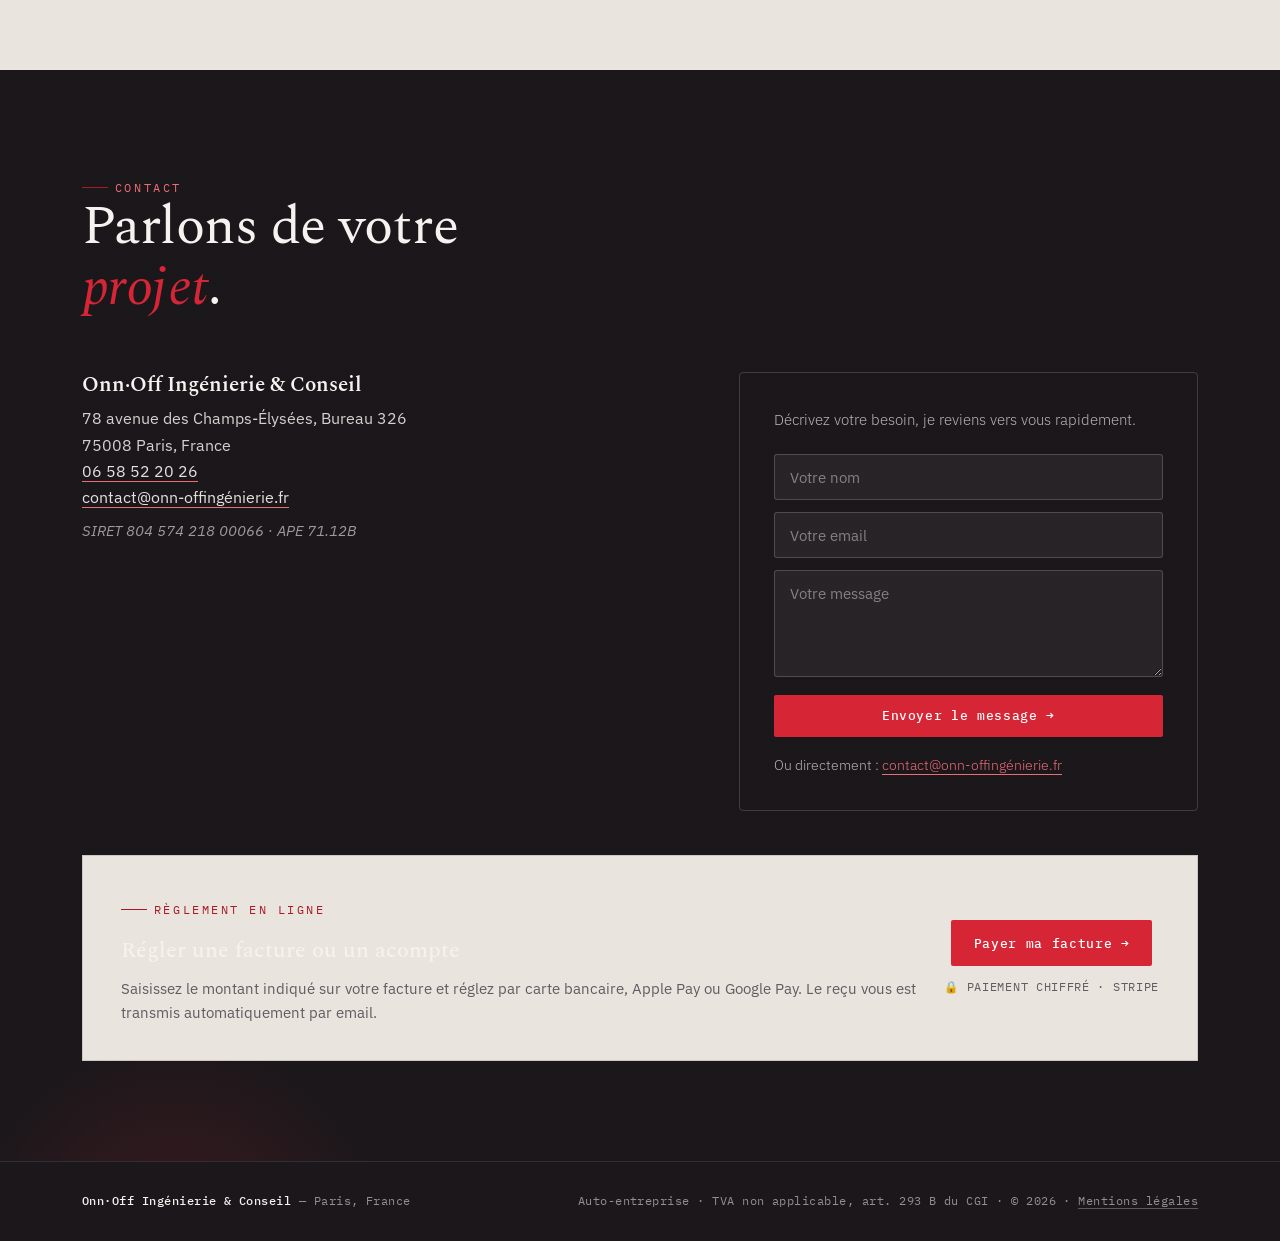
==== commit ef7db72e: "Le site n'est plus une une-page : quatre vraies pages, un menu, un sitemap Avant : 174 Ko sur une se" ====
--- a/index.html
+++ b/index.html
@@ -10,246 +10,7 @@
 <link rel="preconnect" href="https://fonts.googleapis.com">
 <link rel="preconnect" href="https://fonts.gstatic.com" crossorigin>
 <link href="https://fonts.googleapis.com/css2?family=Spectral:ital,wght@0,400;0,500;0,600;1,400;1,500&family=IBM+Plex+Mono:wght@400;500&family=IBM+Plex+Sans:wght@300;400;500;600&display=swap" rel="stylesheet">
-<style>
-:root{
-  --ink:#1B171B;
-  --ink-soft:#272027;
-  --paper:#F5F2EF;
-  --paper-2:#EAE4DE;
-  --red:#A81B26;
-  --red-bright:#D62534;
-  --silver:#9AA0A8;
-  --silver-light:#CFD3D8;
-  --line:rgba(27,23,27,.14);
-  --muted:#615b62;
-  --serif:"Spectral",Georgia,serif;
-  --sans:"IBM Plex Sans",system-ui,sans-serif;
-  --mono:"IBM Plex Mono",monospace;
-}
-*{margin:0;padding:0;box-sizing:border-box}
-html{scroll-behavior:smooth}
-body{font-family:var(--sans);background:var(--paper);color:var(--ink);line-height:1.6;-webkit-font-smoothing:antialiased;overflow-x:hidden}
-.wrap{max-width:1180px;margin:0 auto;padding:0 32px}
-a{color:inherit;text-decoration:none}
-
-.eyebrow{font-family:var(--mono);font-size:.72rem;letter-spacing:.22em;text-transform:uppercase;color:var(--red);display:inline-flex;align-items:center;gap:.6em}
-.eyebrow::before{content:"";width:26px;height:1px;background:var(--red)}
-
-/* ===== NAV ===== */
-nav{position:sticky;top:0;z-index:50;background:rgba(245,242,239,.85);backdrop-filter:blur(12px);border-bottom:1px solid var(--line)}
-nav .wrap{display:flex;align-items:center;justify-content:space-between;height:74px}
-.brand{display:flex;align-items:center;gap:13px}
-.brand img{width:56px;height:56px;border-radius:50%;object-fit:cover;box-shadow:0 1px 8px rgba(168,27,38,.3)}
-.brand .txt{display:flex;flex-direction:column;line-height:1.05}
-.brand .txt b{font-family:var(--mono);font-weight:500;font-size:1rem;letter-spacing:.02em}
-.brand .txt span{font-size:.6rem;letter-spacing:.18em;color:var(--muted);text-transform:uppercase}
-.nav-right{display:flex;align-items:center;gap:26px}
-.corner-logo{display:flex;align-items:center}
-.corner-logo img{width:44px;height:44px;border-radius:50%;object-fit:cover;box-shadow:0 1px 6px rgba(168,27,38,.25);transition:transform .25s}
-.corner-logo:hover img{transform:scale(1.06)}
-.nav-links{display:flex;gap:34px;align-items:center}
-.nav-links a{font-size:.86rem;color:var(--muted);transition:color .2s}
-.nav-links a:hover{color:var(--ink)}
-.nav-cta{font-family:var(--mono);font-size:.78rem;letter-spacing:.06em;border:1px solid var(--ink);padding:.6em 1.2em;border-radius:2px;transition:all .25s}
-.nav-cta:hover{background:var(--red);border-color:var(--red);color:#fff}
-.burger{display:none;flex-direction:column;gap:5px;cursor:pointer}
-.burger span{width:24px;height:2px;background:var(--ink)}
-
-/* ===== HERO ===== */
-.hero{position:relative;background:var(--ink);color:var(--paper);overflow:hidden}
-.hero::before{content:"";position:absolute;inset:0;
-  background-image:linear-gradient(rgba(255,255,255,.04) 1px,transparent 1px),linear-gradient(90deg,rgba(255,255,255,.04) 1px,transparent 1px);
-  background-size:46px 46px;mask-image:radial-gradient(ellipse 150% 130% at 50% 32%,#000 60%,transparent 100%)}
-.hero::after{content:"";position:absolute;top:-15%;right:-8%;width:560px;height:560px;border-radius:50%;background:radial-gradient(circle,rgba(214,37,52,.20),transparent 64%);filter:blur(8px)}
-.hero-glow2{position:absolute;bottom:-25%;left:-10%;width:520px;height:520px;border-radius:50%;background:radial-gradient(circle,rgba(214,37,52,.12),transparent 66%);filter:blur(10px);z-index:1}
-.hero-bg-logo{position:absolute;top:50%;right:-4%;transform:translateY(-50%);z-index:1;pointer-events:none}
-.hero-bg-logo img{width:min(48vw,600px);aspect-ratio:1;border-radius:50%;object-fit:cover;filter:blur(5px);opacity:.20;mask-image:radial-gradient(circle,#000 52%,transparent 76%);-webkit-mask-image:radial-gradient(circle,#000 52%,transparent 76%)}
-.hero .wrap{position:relative;z-index:2;display:block;padding:104px 32px 110px}
-.hero .eyebrow{color:#ef6b76}
-.hero .eyebrow::before{background:#ef6b76}
-.hero h1{font-family:var(--serif);font-weight:500;font-size:clamp(2.6rem,5.4vw,4.6rem);line-height:1.1;letter-spacing:-.015em;margin:24px 0 0;max-width:20ch;padding-bottom:.05em}
-.hero h1 em{font-style:italic;color:var(--paper)}
-.hero p.lead{font-size:1.1rem;color:rgba(245,242,239,.74);max-width:60ch;margin-top:28px;font-weight:300}
-.hero-actions{display:flex;gap:16px;margin-top:40px;flex-wrap:wrap}
-.hero-medallion{display:flex;justify-content:center}
-.hero-medallion img{width:min(28vw,240px);aspect-ratio:1;border-radius:50%;object-fit:cover;
-  box-shadow:0 0 0 1px rgba(207,211,216,.25),0 30px 70px rgba(0,0,0,.5),0 0 60px rgba(214,37,52,.25);animation:floaty 6s ease-in-out infinite}
-@keyframes floaty{0%,100%{transform:translateY(0)}50%{transform:translateY(-12px)}}
-.btn{font-family:var(--mono);font-size:.82rem;letter-spacing:.05em;padding:.95em 1.7em;border-radius:2px;transition:all .25s;display:inline-flex;align-items:center;gap:.6em;cursor:pointer}
-.btn-primary{background:var(--red-bright);color:#fff;font-weight:500}
-.btn-primary:hover{background:#fff;color:var(--ink);transform:translateY(-2px)}
-.btn-ghost{border:1px solid rgba(245,242,239,.3);color:var(--paper)}
-.btn-ghost:hover{border-color:#ef6b76;color:#ef6b76}
-.hero-meta{position:relative;z-index:2;border-top:1px solid rgba(255,255,255,.12)}
-.hero-meta .wrap{display:flex;flex-wrap:wrap;gap:50px;padding:24px 32px}
-.hero-meta div{font-family:var(--mono);font-size:.78rem;color:rgba(245,242,239,.6);letter-spacing:.04em}
-.hero-meta b{display:block;font-family:var(--sans);font-size:1rem;color:var(--paper);font-weight:500;letter-spacing:0;margin-top:3px}
-
-.reveal{opacity:0;transform:translateY(24px);transition:opacity .7s ease,transform .7s ease}
-.reveal.in{opacity:1;transform:none}
-
-/* ===== INTRO ===== */
-.intro{padding:110px 0 30px}
-/* ===== CARROUSEL PLEIN SITE (photos en fond, fondu + zoom lent, voile clair) ===== */
-html{background:var(--paper)}
-body{background:transparent}
-.site-bg{position:fixed;inset:0;z-index:-2;overflow:hidden;pointer-events:none}
-.site-bg__slide{position:absolute;inset:0;background-size:cover;background-position:center;
-  opacity:0;transition:opacity 2.2s ease-in-out;
-  transform:scale(1.0);animation:bgZoom 30s ease-in-out infinite alternate}
-.site-bg__slide.is-active{opacity:1}
-@keyframes bgZoom{from{transform:scale(1.0)}to{transform:scale(1.045)}}
-.site-veil{position:fixed;inset:0;z-index:-1;pointer-events:none;
-  background:linear-gradient(180deg,rgba(245,242,239,.88),rgba(245,242,239,.78) 45%,rgba(245,242,239,.88))}
-@media(prefers-reduced-motion:reduce){.site-bg__slide{animation:none;transform:none}}
-/* la zone contact garde son fond photo dédié (validé) */
-.contact.bgp-risques{background-image:linear-gradient(rgba(27,23,27,.84),rgba(27,23,27,.84)),url('img/bg-risques.webp');background-size:cover;background-position:center}
-/* ===== engagements ===== */
-.eng-grid{display:grid;grid-template-columns:repeat(auto-fit,minmax(230px,1fr));gap:1px;background:var(--line);border:1px solid var(--line);margin-top:46px}
-.eng{background:var(--paper);padding:32px 30px}
-.eng .k{font-family:var(--mono);font-size:.72rem;letter-spacing:.18em;text-transform:uppercase;color:var(--red);margin-bottom:12px}
-.eng h3{font-family:var(--serif);font-weight:500;font-size:1.15rem;margin-bottom:8px}
-.eng p{color:#3a3540;font-size:.93rem}
-/* ===== FAQ ===== */
-.faq{max-width:820px;margin:46px auto 0}
-.faq details{background:var(--paper);border:1px solid var(--line);border-radius:3px;margin-bottom:10px;overflow:hidden}
-.faq summary{cursor:pointer;list-style:none;padding:20px 24px;font-family:var(--serif);font-size:1.06rem;position:relative;padding-right:52px}
-.faq summary::-webkit-details-marker{display:none}
-.faq summary::after{content:"+";position:absolute;right:22px;top:50%;transform:translateY(-50%);font-family:var(--mono);color:var(--red);font-size:1.2rem;transition:transform .3s}
-.faq details[open] summary::after{transform:translateY(-50%) rotate(45deg)}
-.faq .a{padding:0 24px 20px;color:#3a3540;font-size:.95rem;line-height:1.6}
-/* ===== CTA flottant ===== */
-.cta-float{position:fixed;right:22px;bottom:22px;z-index:60;background:var(--red);color:#fff;font-family:var(--mono);font-size:.8rem;letter-spacing:.05em;padding:.95em 1.5em;border-radius:40px;box-shadow:0 6px 24px rgba(168,27,38,.35);transition:transform .25s,background .25s}
-.cta-float:hover{background:var(--red-bright);transform:translateY(-2px)}
-@media(max-width:640px){.cta-float{right:14px;bottom:14px;font-size:.72rem}}
-/* ===== tuiles prestations cliquables (accordéon) ===== */
-.svc.clickable{cursor:pointer}
-.svc .plus{position:absolute;top:30px;right:28px;font-family:var(--mono);font-size:1.25rem;color:var(--red);transition:transform .3s ease;line-height:1}
-.svc.open .plus{transform:rotate(45deg)}
-.svc .svc-more{max-height:0;overflow:hidden;transition:max-height .5s ease}
-.svc.open .svc-more{max-height:480px}
-.svc-more ul{margin:16px 0 0;padding-left:1.15em;color:#3a3540;font-size:.94rem;line-height:1.55}
-.svc-more li{margin-bottom:.45em}
-.svc-more li::marker{color:var(--red)}
-.svc-more .svc-cta{display:inline-block;margin-top:14px;font-family:var(--mono);font-size:.8rem;letter-spacing:.05em;color:var(--red);border-bottom:1px solid var(--red)}
-.intro-grid{display:grid;grid-template-columns:1fr 1.4fr;gap:70px;align-items:start}
-.intro h2{font-family:var(--serif);font-weight:400;font-size:clamp(1.8rem,3.4vw,2.7rem);line-height:1.26;letter-spacing:-.01em;padding-bottom:.06em}
-.intro .body p{color:#3a3540;font-size:1.06rem;margin-bottom:18px}
-.intro .body p:first-child{font-size:1.18rem;color:var(--ink)}
-
-/* ===== SERVICES ===== */
-.services{padding:90px 0 30px}
-.sec-head{display:flex;justify-content:space-between;align-items:flex-end;gap:30px;margin-bottom:50px;flex-wrap:wrap}
-.sec-head h2{font-family:var(--serif);font-weight:400;font-size:clamp(2rem,4vw,3rem);letter-spacing:-.01em;line-height:1.12}
-.sec-head p{color:var(--muted);max-width:38ch;font-size:.98rem}
-.svc-grid{display:grid;grid-template-columns:repeat(2,1fr);border-top:1px solid var(--line);border-left:1px solid var(--line)}
-.svc{position:relative;padding:38px 36px 40px;border-bottom:1px solid var(--line);border-right:1px solid var(--line);background:var(--paper);transition:background .3s}
-.svc .num{font-family:var(--mono);font-size:.78rem;color:var(--red);letter-spacing:.1em}
-.svc h3{font-family:var(--serif);font-weight:500;font-size:1.42rem;margin:14px 0 10px;letter-spacing:-.01em}
-.svc p{color:#4a4550;font-size:.96rem}
-.svc::after{content:"";position:absolute;left:0;top:0;height:2px;width:0;background:var(--red-bright);transition:width .35s ease}
-.svc:hover{background:#fff}
-.svc:hover::after{width:100%}
-.svc.feature{background:var(--ink);color:var(--paper)}
-.svc.feature .num{color:#ef6b76}
-.svc.feature p{color:rgba(245,242,239,.72)}
-.svc.feature .tag{display:inline-block;font-family:var(--mono);font-size:.66rem;letter-spacing:.16em;text-transform:uppercase;color:#fff;background:var(--red-bright);padding:.25em .7em;border-radius:2px;margin-top:16px}
-
-/* ===== FOCUS ===== */
-.focus{margin:120px 0;background:var(--ink-soft);color:var(--paper);position:relative;overflow:hidden}
-.focus::before{content:"";position:absolute;inset:0;background-image:linear-gradient(rgba(255,255,255,.035) 1px,transparent 1px),linear-gradient(90deg,rgba(255,255,255,.035) 1px,transparent 1px);background-size:40px 40px;mask-image:radial-gradient(ellipse 70% 100% at 18% 50%,#000,transparent)}
-.focus .wrap{position:relative;display:grid;grid-template-columns:1.1fr 1fr;gap:60px;align-items:center;padding:80px 32px}
-.focus h2{font-family:var(--serif);font-weight:400;font-size:clamp(1.9rem,3.6vw,2.8rem);line-height:1.12;margin:18px 0 22px}
-.focus h2 em{font-style:italic;color:var(--red-bright)}
-.focus p{color:rgba(245,242,239,.78);font-size:1.05rem;font-weight:300;max-width:48ch}
-.focus ul{list-style:none;display:grid;gap:14px}
-.focus li{font-family:var(--mono);font-size:.86rem;letter-spacing:.02em;padding:16px 20px;border:1px solid rgba(255,255,255,.14);border-radius:3px;display:flex;gap:14px;align-items:center;color:rgba(245,242,239,.9);transition:border-color .25s,transform .25s}
-.focus li:hover{border-color:var(--red-bright);transform:translateX(6px)}
-.focus li b{color:#ef6b76;font-family:var(--mono)}
-
-/* ===== PROCESS ===== */
-.process{padding:96px 0 90px}
-.sectors{padding:96px 0 10px}
-.tag-cloud{display:flex;flex-wrap:wrap;gap:12px;margin-top:8px}
-.tag-cloud span{font-family:var(--mono);font-size:.8rem;letter-spacing:.01em;padding:.7em 1.15em;border:1px solid var(--line);border-radius:40px;color:#3a3540;background:var(--paper);transition:border-color .25s,color .25s,transform .25s;cursor:default}
-.tag-cloud span:hover{border-color:var(--red);color:var(--red);transform:translateY(-2px)}
-.proc-grid{display:grid;grid-template-columns:repeat(4,1fr);gap:0;border-top:1px solid var(--line);margin-top:46px}
-.step{padding:30px 26px 36px;border-right:1px solid var(--line)}
-.step:last-child{border-right:none}
-.step .n{font-family:var(--mono);font-size:.78rem;color:var(--red)}
-.step h4{font-family:var(--serif);font-weight:500;font-size:1.18rem;margin:12px 0 8px}
-.step p{color:var(--muted);font-size:.9rem}
-
-/* ===== CONTACT ===== */
-.contact{background:var(--ink);color:var(--paper);position:relative;overflow:hidden}
-.contact::after{content:"";position:absolute;bottom:-30%;left:-5%;width:480px;height:480px;border-radius:50%;background:radial-gradient(circle,rgba(214,37,52,.18),transparent 64%)}
-.contact .wrap{position:relative;z-index:2;padding:100px 32px}
-.contact h2{font-family:var(--serif);font-weight:400;font-size:clamp(2.2rem,4.5vw,3.4rem);letter-spacing:-.01em;line-height:1.12;max-width:18ch;padding-bottom:.06em}
-.contact h2 em{font-style:italic;color:var(--red-bright)}
-.contact-grid{display:grid;grid-template-columns:1.3fr 1fr;gap:60px;margin-top:50px;align-items:start}
-.coord{display:block}
-.coord p{margin:0;line-height:1.65;font-size:1rem;color:rgba(245,242,239,.85)}
-.coord a{color:rgba(245,242,239,.92);border-bottom:1px solid #ef6b76}
-.coord .stamp-name{font-family:var(--serif);font-weight:600;font-size:1.3rem;color:var(--paper);margin-bottom:6px;line-height:1.3}
-.coord .stamp-siren{font-style:italic;color:rgba(245,242,239,.6);font-size:.92rem;margin-top:8px}
-.contact .cta-box{border:1px solid rgba(255,255,255,.16);border-radius:4px;padding:34px}
-.contact .cta-box p{color:rgba(245,242,239,.72);font-size:.96rem;margin-bottom:22px;font-weight:300}
-.contact-form{display:grid;gap:12px}
-.contact-form input,.contact-form textarea{width:100%;background:rgba(255,255,255,.06);border:1px solid rgba(255,255,255,.18);border-radius:3px;padding:.8em 1em;color:var(--paper);font-family:var(--sans);font-size:.95rem;transition:border-color .2s}
-.contact-form input::placeholder,.contact-form textarea::placeholder{color:rgba(245,242,239,.45)}
-.contact-form input:focus,.contact-form textarea:focus{outline:none;border-color:var(--red-bright)}
-.contact-form textarea{resize:vertical}
-.contact-form button{margin-top:6px;border:none;font-family:var(--mono)}
-
-footer{background:var(--ink);color:rgba(245,242,239,.55);border-top:1px solid rgba(255,255,255,.1)}
-footer .wrap{display:flex;justify-content:space-between;align-items:center;padding:30px 32px;flex-wrap:wrap;gap:16px;font-family:var(--mono);font-size:.74rem;letter-spacing:.04em}
-footer b{color:var(--paper);font-weight:500}
-
-/* --- Formules ONNOFF Expert --- */
-.inclus-bandeau{border:1px solid var(--line);border-left:3px solid var(--red);border-radius:6px;background:var(--paper-2);padding:28px 32px;margin-bottom:34px}
-.inclus-bandeau h3{font-family:var(--serif);font-weight:500;font-size:1.25rem;margin:0 0 16px}
-.inclus-bandeau ul{list-style:none;padding:0;margin:0;display:grid;grid-template-columns:repeat(auto-fit,minmax(300px,1fr));gap:11px 30px}
-.inclus-bandeau li{position:relative;padding-left:20px;font-size:.92rem;color:var(--ink-soft);line-height:1.5}
-.inclus-bandeau li::before{content:"¹3";position:absolute;left:0;color:var(--red);font-weight:700}
-.periode-switch{display:inline-flex;border:1px solid var(--line);border-radius:3px;overflow:hidden;margin-bottom:34px;background:var(--paper-2)}
-.periode-btn{font-family:var(--mono);font-size:.76rem;letter-spacing:.06em;text-transform:uppercase;padding:.75em 1.5em;background:none;border:none;color:var(--muted);cursor:pointer;transition:all .2s}
-.periode-btn.is-on{background:var(--ink);color:var(--paper)}
-.periode-btn.is-on span{color:#ef6b76!important}
-.formule-grid{display:grid;grid-template-columns:repeat(auto-fit,minmax(250px,1fr));gap:20px;align-items:stretch}
-.formule{position:relative;display:flex;flex-direction:column;border:1px solid var(--line);border-radius:6px;padding:32px 28px;background:var(--paper-2)}
-.formule.is-mise-en-avant{border-color:var(--red);box-shadow:0 12px 40px rgba(0,0,0,.07)}
-.formule-badge{position:absolute;top:-11px;left:28px;font-family:var(--mono);font-size:.66rem;letter-spacing:.14em;text-transform:uppercase;background:var(--red);color:#fff;padding:.4em .9em;border-radius:2px}
-.formule h3{font-family:var(--serif);font-weight:500;font-size:1.4rem;margin:0}
-.formule-cible{color:var(--muted);font-size:.86rem;margin:4px 0 20px;min-height:2.4em}
-.formule-prix{font-family:var(--serif);font-size:2.2rem;line-height:1}
-.formule-prix span{font-family:var(--sans,inherit);font-size:.9rem;color:var(--muted)}
-.formule-postes{font-family:var(--mono);font-size:.74rem;letter-spacing:.04em;color:var(--red);margin:10px 0 22px}
-.formule ul{list-style:none;padding:0;margin:0 0 26px;display:flex;flex-direction:column;gap:9px;flex:1}
-.formule li{position:relative;padding-left:20px;font-size:.9rem;color:var(--ink-soft);line-height:1.45}
-.formule li::before{content:"—";position:absolute;left:0;color:var(--red)}
-.formule-cta{justify-content:center;width:100%;cursor:pointer;font:inherit}
-.formule-cta[disabled]{opacity:.55;cursor:progress}
-.formule-note{margin-top:30px;font-size:.88rem;color:var(--muted);max-width:70ch}
-.formule-note a{color:var(--red);border-bottom:1px solid var(--red)}
-.formule-erreur{margin-top:14px;font-size:.9rem;color:var(--red)}
-
-@media(max-width:860px){
-  .nav-links{display:none}
-  .burger{display:flex}
-  .hero .wrap{grid-template-columns:1fr;gap:40px;padding:70px 28px 80px}
-  .hero-medallion{order:-1}
-  .hero-medallion img{width:min(42vw,170px)}
-  .intro-grid,.focus .wrap,.contact-grid{grid-template-columns:1fr;gap:36px}
-  .svc-grid{grid-template-columns:1fr}
-  .proc-grid{grid-template-columns:1fr 1fr}
-  .step:nth-child(2){border-right:none}
-  .step{border-bottom:1px solid var(--line)}
-}
-@media(max-width:520px){
-  .proc-grid{grid-template-columns:1fr}
-  .step{border-right:none}
-}
-</style>
+<link rel="stylesheet" href="assets/style.css">
 <meta property="og:title" content="Onn-Off Ingénierie & Conseil — Audit, Conseil, Sécurité · Paris">
 <meta property="og:description" content="Bureau d'ingénierie et de conseil indépendant : AMO, audit, pilotage de projets, management des risques, sécurité incendie ERP/IGH. Paris et France entière.">
 <meta property="og:type" content="website">
@@ -288,9 +49,9 @@
     </a>
     <div class="nav-right">
       <div class="nav-links">
-        <a href="#prestations">Prestations</a>
-        <a href="#secteurs">Secteurs</a>
-        <a href="#demarche">Démarche</a>
+        <a href="/prestations">Prestations</a>
+        <a href="/logiciels">Logiciels</a>
+        <a href="/a-propos">À propos</a>
         <a href="#contact" class="nav-cta">Me contacter</a>
       </div>
       <div class="burger" onclick="var n=document.querySelector('.nav-links');n.style.display=(getComputedStyle(n).display==='none'?'flex':'none')">
@@ -310,7 +71,7 @@
       <p class="lead">Ingénierie, assistance à maîtrise d'ouvrage, audit, pilotage, management des risques, sécurité et sûreté : un accompagnement technique complet, du cadrage à la réception de vos projets.</p>
       <div class="hero-actions">
         <a href="#contact" class="btn btn-primary">Discuter de votre projet →</a>
-        <a href="#prestations" class="btn btn-ghost">Voir les prestations</a>
+        <a href="/prestations" class="btn btn-ghost">Voir les prestations</a>
       </div>
     </div>
   </div>
@@ -336,334 +97,43 @@
   </div>
 </section>
 
-<section class="logiciel" id="logiciel" style="padding:90px 0 40px">
-  <div class="wrap">
-    <div class="sec-head">
-      <span class="eyebrow">Nos logiciels</span>
-      <h2>Des logiciels métier en ligne</h2>
-      <p>Des outils professionnels accessibles en ligne — abonnez-vous, créez votre espace et travaillez depuis votre poste.</p>
-    </div>
-    <p style="max-width:70ch;color:var(--muted);font-size:.94rem;margin:-26px 0 34px">
-      <b style="color:var(--ink)">Deux outils, deux métiers.</b> <b style="color:var(--ink)">ONNOFF Expert SSI</b> couvre la <b style="color:var(--ink)">sécurité incendie</b> d'un parc de bâtiments : dossiers d'identité SSI, registres de sécurité, consignes et plans. <b style="color:var(--ink)">ONNOFF Expert</b> couvre la <b style="color:var(--ink)">démarche QHSE</b> d'une organisation : risques, audits, conformité et pilotage. Ils s'utilisent séparément.
-    </p>
-    <h3 style="font-family:var(--serif);font-weight:500;font-size:1.55rem;margin:0 0 16px">ONNOFF Expert SSI <span style="font-family:var(--mono);font-size:.7rem;letter-spacing:.16em;text-transform:uppercase;color:var(--red);margin-left:8px">Sécurité incendie — registres &amp; coordination SSI</span></h3>
-    <div style="border:1px solid var(--line);border-radius:6px;overflow:hidden;display:grid;grid-template-columns:repeat(auto-fit,minmax(300px,1fr))">
-      <div style="padding:38px 40px;background:var(--paper-2)">
-        <p style="font-size:1.02rem;color:var(--ink-soft);margin-bottom:22px">
-          Constituez les <strong>dossiers d'identité SSI</strong>, générez des <strong>registres de sécurité</strong> multi-typologies (ERP, IGH, ERT…), gérez les <strong>consignes</strong>, les <strong>plans d'intervention et d'évacuation</strong> et votre <strong>équipe</strong> — le tout cloisonné par cabinet et conforme à l'art. R.143-44 du CCH.
-        </p>
-        <div style="display:flex;flex-direction:column;gap:16px">
-          <div style="display:flex;gap:15px;align-items:flex-start">
-            <span style="font-family:var(--mono);color:var(--red);font-weight:500;font-size:.95rem">01</span>
-            <div><b style="display:block">Je m'abonne</b><span style="color:var(--muted);font-size:.92rem">Réglez votre premier abonnement en ligne, en toute sécurité.</span></div>
-          </div>
-          <div style="display:flex;gap:15px;align-items:flex-start">
-            <span style="font-family:var(--mono);color:var(--red);font-weight:500;font-size:.95rem">02</span>
-            <div><b style="display:block">Je crée mon cabinet</b><span style="color:var(--muted);font-size:.92rem">Un formulaire, et votre espace est prêt — vous en êtes l'administrateur.</span></div>
-          </div>
-          <div style="display:flex;gap:15px;align-items:flex-start">
-            <span style="font-family:var(--mono);color:var(--red);font-weight:500;font-size:.95rem">03</span>
-            <div><b style="display:block">Je me connecte sur mon PC</b><span style="color:var(--muted);font-size:.92rem">Application web installable sur ordinateur, tablette et mobile.</span></div>
-          </div>
-        </div>
-      </div>
-      <div style="background:var(--ink);color:var(--paper);padding:38px 40px;display:flex;flex-direction:column;justify-content:center">
-        <span class="eyebrow" style="color:#ef6b76">Full accès — tout inclus</span>
-        <div style="font-family:var(--serif);font-size:2.7rem;line-height:1;margin-top:6px">69&nbsp;€<span style="font-size:1rem;color:var(--silver-light)"> /mois HT</span></div>
-        <p style="color:var(--silver-light);font-size:.9rem;margin:10px 0 24px">3 postes inclus · établissements illimités · +15&nbsp;€/poste supplémentaire · <b style="color:var(--paper)">tout est inclus, aucune option payante</b> · 2 mois offerts en annuel (690&nbsp;€/an) · <b style="color:#7ee2a8">7 jours d'essai gratuit, sans carte bancaire</b></p>
-        <a href="https://onn-off-expert-ssi.vercel.app/inscription" target="_blank" rel="noopener" class="btn btn-primary" style="justify-content:center">Essayer gratuitement 7 jours →</a>
-        <a href="https://onn-off-expert-ssi.vercel.app/login" target="_blank" rel="noopener" class="btn btn-ghost" style="justify-content:center;margin-top:11px">J'ai déjà un compte — Me connecter</a>
-      </div>
-    </div>
-
-    <h3 style="font-family:var(--serif);font-weight:500;font-size:1.55rem;margin:56px 0 16px">ONNOFF Expert <span style="font-family:var(--mono);font-size:.7rem;letter-spacing:.16em;text-transform:uppercase;color:var(--red);margin-left:8px">QHSE, audit qualité &amp; conformité</span></h3>
-    <div style="border:1px solid var(--line);border-radius:6px;overflow:hidden;display:grid;grid-template-columns:repeat(auto-fit,minmax(300px,1fr))">
-      <div style="padding:38px 40px;background:var(--paper-2)">
-        <p style="font-size:1.02rem;color:var(--ink-soft);margin-bottom:22px">
-          Pilotez toute votre démarche <strong>QHSE</strong> depuis un seul outil : <strong>DUERP</strong> et cartographie des risques, <strong>audits qualité</strong>, <strong>non-conformités</strong> et plans d'action, cartographie des <strong>processus</strong>, <strong>documents &amp; procédures (GED)</strong>, <strong>indicateurs</strong>, <strong>veille réglementaire</strong>, <strong>audit interne</strong>, <strong>RGPD</strong> et suivi des <strong>certifications</strong> — jusqu'aux <strong>devis &amp; factures</strong>. Votre espace est cloisonné : vos données n'appartiennent qu'à vous.
-        </p>
-        <div style="display:flex;flex-direction:column;gap:16px">
-          <div style="display:flex;gap:15px;align-items:flex-start">
-            <span style="font-family:var(--mono);color:var(--red);font-weight:500;font-size:.95rem">01</span>
-            <div><b style="display:block">Je choisis ma formule</b><span style="color:var(--muted);font-size:.92rem">Quatre offres, de la TPE au cabinet de conseil multi-clients.</span></div>
-          </div>
-          <div style="display:flex;gap:15px;align-items:flex-start">
-            <span style="font-family:var(--mono);color:var(--red);font-weight:500;font-size:.95rem">02</span>
-            <div><b style="display:block">J'essaie 7 jours gratuitement</b><span style="color:var(--muted);font-size:.92rem">L'essai est inclus à la souscription — annulable à tout moment.</span></div>
-          </div>
-          <div style="display:flex;gap:15px;align-items:flex-start">
-            <span style="font-family:var(--mono);color:var(--red);font-weight:500;font-size:.95rem">03</span>
-            <div><b style="display:block">Je crée mon espace</b><span style="color:var(--muted);font-size:.92rem">Vous en êtes l'administrateur — accessible depuis n'importe quel navigateur, sans installation.</span></div>
-          </div>
-        </div>
-      </div>
-      <div style="background:var(--ink);color:var(--paper);padding:38px 40px;display:flex;flex-direction:column;justify-content:center">
-        <span class="eyebrow" style="color:#ef6b76">Quatre formules — essai 7 jours</span>
-        <div style="font-family:var(--serif);font-size:2.7rem;line-height:1;margin-top:6px">dès 79&nbsp;€<span style="font-size:1rem;color:var(--silver-light)"> /mois HT</span></div>
-        <p style="color:var(--silver-light);font-size:.9rem;margin:10px 0 24px">Essentiel 79&nbsp;€ · Qualité 149&nbsp;€ · Expert 299&nbsp;€ · Cabinet 549&nbsp;€ /mois HT · <b style="color:var(--paper)">2 mois offerts en annuel</b> · +15&nbsp;€/poste supplémentaire · <b style="color:#7ee2a8">7 jours d'essai gratuit, annulable à tout moment</b></p>
-        <a href="#formules-expert" class="btn btn-primary" style="justify-content:center">Voir les formules &amp; essayer 7 jours →</a>
-        <a href="https://onnoff-expert.web.app" target="_blank" rel="noopener" class="btn btn-ghost" style="justify-content:center;margin-top:11px">J'ai déjà un compte — Me connecter</a>
-      </div>
+<section id="explorer" style="background:var(--paper-2,#F5F2EF)">
+  <div class="wrap" style="padding:72px 32px">
+    <p class="eyebrow">Explorer</p>
+    <h2 style="margin-top:12px">Tout le détail, page par page</h2>
+    <div style="display:grid;gap:18px;grid-template-columns:repeat(auto-fit,minmax(240px,1fr));margin-top:34px">
+      <a class="reveal" href="/prestations" style="display:block;background:#fff;border:1px solid rgba(20,28,38,.12);border-top:4px solid #4A6274;border-radius:14px;padding:24px;text-decoration:none;color:inherit">
+        <h3 style="margin:0 0 8px">Prestations</h3>
+        <p style="margin:0;color:#5c6670;font-size:14.5px">Ingénierie, AMO, audits, pilotage, risques, sécurité incendie — les onze prestations, les secteurs et la démarche.</p>
+        <span style="display:inline-block;margin-top:12px;font-weight:700;color:#4A6274">Découvrir →</span>
+      </a>
+      <a class="reveal" href="/logiciels" style="display:block;background:#fff;border:1px solid rgba(20,28,38,.12);border-top:4px solid #D8B24A;border-radius:14px;padding:24px;text-decoration:none;color:inherit">
+        <h3 style="margin:0 0 8px">Logiciels métier</h3>
+        <p style="margin:0;color:#5c6670;font-size:14.5px">ONNOFF Expert SSI : registres, plans, commissions de sécurité. Formules et essai 7 jours.</p>
+        <span style="display:inline-block;margin-top:12px;font-weight:700;color:#8C6A2E">Découvrir →</span>
+      </a>
+      <a class="reveal" href="/a-propos" style="display:block;background:#fff;border:1px solid rgba(20,28,38,.12);border-top:4px solid #5F7048;border-radius:14px;padding:24px;text-decoration:none;color:inherit">
+        <h3 style="margin:0 0 8px">À propos</h3>
+        <p style="margin:0;color:#5c6670;font-size:14.5px">La mission en cours, nos engagements, et les réponses aux questions fréquentes.</p>
+        <span style="display:inline-block;margin-top:12px;font-weight:700;color:#5F7048">Découvrir →</span>
+      </a>
     </div>
   </div>
 </section>
 
-<section class="formules" id="formules-expert" style="padding:20px 0 90px">
-  <div class="wrap">
-    <div class="sec-head">
-      <span class="eyebrow">ONNOFF Expert — formules</span>
-      <h2>Choisissez votre formule</h2>
-      <p>Prix affichés, sans devis. Chaque formule ouvre les modules du niveau inférieur. Les 7 premiers jours sont gratuits, l'abonnement est résiliable à tout moment.</p>
-    </div>
-
-    <div class="inclus-bandeau">
-      <h3>Ce qui est inclus dans toutes les formules</h3>
-      <ul>
-        <li><b>Aucun module en option.</b> Tout le périmètre de votre formule est ouvert. Ailleurs, chaque module supplémentaire se facture couramment 90 à 120 € de plus par mois.</li>
-        <li><b>Opérationnel le jour même.</b> DUERP, processus, procédures, fiches de poste, organigramme et indicateurs arrivent pré-remplis. Pas de paramétrage préalable, pas de projet de déploiement.</li>
-        <li><b>Prix affiché, souscription en ligne.</b> Ni devis, ni rendez-vous commercial, ni frais de mise en service.</li>
-        <li><b>Hébergement en France</b>, sauvegardes et mises à jour réglementaires compris.</li>
-        <li><b>Espace cloisonné</b> : vos données ne côtoient celles d'aucun autre abonné.</li>
-        <li><b>Rappel quotidien par e-mail</b> des échéances dues et des retards.</li>
-        <li><b>Vos données restent les vôtres</b> : export PDF de tous les livrables, récupération à tout moment.</li>
-        <li><b>7 jours d'essai</b>, résiliable en un clic depuis votre espace.</li>
-      </ul>
-    </div>
-
-    <div class="periode-switch" role="group" aria-label="Périodicité de facturation">
-      <button type="button" class="periode-btn is-on" data-periode="mensuel" aria-pressed="true">Mensuel</button>
-      <button type="button" class="periode-btn" data-periode="annuel" aria-pressed="false">Annuel <span style="color:var(--red)">— 2 mois offerts</span></button>
-    </div>
-
-    <div class="formule-grid">
-      <article class="formule">
-        <h3>Essentiel</h3>
-        <p class="formule-cible">TPE, un seul site</p>
-        <div class="formule-prix"><b data-prix="essentiel">79&nbsp;€</b><span data-suffixe> /mois HT</span></div>
-        <p class="formule-postes">3 postes inclus · +15&nbsp;€/poste</p>
-        <ul>
-          <li><b>DUERP</b> : unités de travail, cotation, mise à jour annuelle, export PDF opposable</li>
-          <li><b>Cartographie des risques</b> : criticité gravité × probabilité, matrice, plan de maîtrise</li>
-          <li><b>Plan d'action</b> : responsable, échéance, relance automatique des retards</li>
-          <li><b>Événements AT/MP</b> : déclaration, analyse de cause, suivi des arrêts</li>
-          <li><b>Signalement terrain par QR code</b> — le déclarant n'a besoin d'aucun compte, photo à l'appui, depuis son téléphone</li>
-          <li><b>Documents &amp; procédures</b> : versions, diffusion, revue périodique</li>
-        </ul>
-        <button type="button" class="btn btn-ghost formule-cta" data-plan="essentiel">Essayer 7 jours →</button>
-      </article>
-
-      <article class="formule is-mise-en-avant">
-        <span class="formule-badge">Le plus choisi</span>
-        <h3>Qualité</h3>
-        <p class="formule-cible">PME certifiée ISO 9001 / 45001</p>
-        <div class="formule-prix"><b data-prix="qualite">149&nbsp;€</b><span data-suffixe> /mois HT</span></div>
-        <p class="formule-postes">10 postes inclus · +15&nbsp;€/poste</p>
-        <ul>
-          <li><b>Tout Essentiel</b>, plus :</li>
-          <li><b>Audits qualité</b> : grilles par référentiel (ISO 9001, 45001…), constats, rapport PDF généré</li>
-          <li><b>Non-conformités</b> : curatif, correctif, préventif et vérification d'efficacité</li>
-          <li><b>Diagnostics guidés</b> : auto-évaluation et score de maturité par thème</li>
-          <li><b>Processus</b> : pilotes, entrées/sorties, interactions</li>
-          <li><b>Équipements</b> : vérifications réglementaires et alertes d'échéance</li>
-          <li><b>Indicateurs</b> : objectif, seuil d'alerte, historique et courbes</li>
-          <li><b>Performance QCDS</b> : management visuel Qualité, Coûts, Délais, Sécurité</li>
-          <li><b>Certifications</b> : échéances, preuves, préparation d'audit</li>
-        </ul>
-        <button type="button" class="btn btn-primary formule-cta" data-plan="qualite">Essayer 7 jours →</button>
-      </article>
-
-      <article class="formule">
-        <h3>Expert</h3>
-        <p class="formule-cible">Service QHSE, multi-sites</p>
-        <div class="formule-prix"><b data-prix="expert">299&nbsp;€</b><span data-suffixe> /mois HT</span></div>
-        <p class="formule-postes">25 postes inclus · +15&nbsp;€/poste</p>
-        <ul>
-          <li><b>Tout Qualité</b>, plus :</li>
-          <li><b>Audit interne</b> : univers d'audit par le risque, missions, constats, suivi des recommandations</li>
-          <li><b>Veille réglementaire</b> : textes applicables, analyse d'impact, preuve de conformité</li>
-          <li><b>RGPD</b> : registre des traitements, durées de conservation</li>
-          <li><b>21 CFR Part 11</b> : signature manuscrite avec sens de signature, journal d'audit inaltérable</li>
-          <li><b>Maîtrise des modifications</b> et circuit de validation avec relances</li>
-          <li><b>Compétences</b> : fiches de poste, profils, écarts</li>
-          <li><b>Aptitudes &amp; habilitations</b> : expirations suivies, alerte à 60 jours</li>
-          <li><b>Organigramme</b> et planning consolidé des échéances</li>
-          <li><b>Devis &amp; factures</b> : numérotation, Factur-X, e-facturation via PDP</li>
-          <li><b>Radioprotection</b> : doses par catégorie, alerte au seuil des 80 %</li>
-          <li><b>Rapport de direction</b> : synthèse QHSE d'une page, prête pour le comité</li>
-        </ul>
-        <button type="button" class="btn btn-ghost formule-cta" data-plan="expert">Essayer 7 jours →</button>
-      </article>
-
-      <article class="formule">
-        <h3>Cabinet</h3>
-        <p class="formule-cible">Cabinets de conseil, groupes multi-entités</p>
-        <div class="formule-prix"><b data-prix="cabinet">549&nbsp;€</b><span data-suffixe> /mois HT</span></div>
-        <p class="formule-postes">Postes illimités</p>
-        <ul>
-          <li><b>Tout Expert</b>, postes illimités, plus :</li>
-          <li><b>Multi-clients</b> : un dossier complet par organisation suivie, cloisonné et en marque blanche</li>
-          <li><b>Portail client</b> : vos clients consultent leurs propres livrables, sans voir ceux des autres</li>
-          <li><b>Missions</b> : cadrage, livrables, suivi des temps et rapports</li>
-          <li><b>AMO</b> : phases, jalons, situations de travaux, courriers, comptes rendus de chantier</li>
-          <li><b>Consolidation groupe</b> : tous les établissements suivis en un écran</li>
-          <li><b>Assistant IA</b> : cause racine, rédaction de constats et synthèses, avec plafond budgétaire</li>
-          <li><b>Import Excel</b> : reprise de l'existant sans ressaisie</li>
-          <li><b>Journal d'audit</b> inaltérable et supervision technique</li>
-        </ul>
-        <button type="button" class="btn btn-ghost formule-cta" data-plan="cabinet">Essayer 7 jours →</button>
-      </article>
-    </div>
-
-    <p class="formule-note">Tarifs HT, hors options. Le paiement est traité par Stripe — nous ne conservons aucune donnée bancaire. Besoin d'un volume particulier ou d'un déploiement sur mesure ? <a href="#contact">Parlons-en →</a></p>
-    <p class="formule-erreur" id="formule-erreur" role="alert" hidden></p>
-  </div>
-</section>
-
-<section class="services" id="prestations">
-  <div class="wrap">
-    <div class="sec-head reveal">
-      <h2>Prestations</h2>
-      <p>Sept domaines d'intervention, du conseil ponctuel à l'accompagnement de projet dans la durée.</p>
-    </div>
-    <div class="svc-grid reveal">
-      <div class="svc"><div class="num">01</div><h3>Ingénierie &amp; études techniques</h3><p>Conception, dimensionnement et formalisation : cahiers des charges, notes techniques, analyses fonctionnelles et comparatifs de solutions.</p><span class="plus">+</span><div class="svc-more"><ul><li>Cahier des charges fonctionnel et technique</li><li>Notes techniques et dimensionnement</li><li>Études comparatives de solutions (technique / coût / délai)</li><li>Dossiers de consultation des entreprises (DCE)</li><li>Suivi et validation des études d'exécution</li></ul><a class="svc-cta" href="#contact" onclick="event.stopPropagation()">Parlons-en →</a></div></div>
-      <div class="svc"><div class="num">02</div><h3>Assistance à maîtrise d'ouvrage</h3><p>Votre bras droit technique : rédaction du programme, choix des prestataires, contrôle de conformité et interface avec la maîtrise d'œuvre.</p><span class="plus">+</span><div class="svc-more"><ul><li>Définition du besoin et rédaction du programme</li><li>Analyse des offres et aide au choix des prestataires</li><li>Suivi de la conception et des travaux côté maître d'ouvrage</li><li>Contrôle de conformité aux exigences du programme</li><li>Assistance à la réception : OPR et levée des réserves</li></ul><a class="svc-cta" href="#contact" onclick="event.stopPropagation()">Parlons-en →</a></div></div>
-      <div class="svc"><div class="num">03</div><h3>Conseil &amp; audit</h3><p>Diagnostics, audits de conformité réglementaire et organisationnelle, rapports d'expertise assortis d'un plan d'actions priorisé.</p><span class="plus">+</span><div class="svc-more"><ul><li>Audit documentaire et visite de terrain</li><li>Évaluation de la conformité réglementaire et organisationnelle</li><li>Rapport d'expertise illustré et hiérarchisé</li><li>Plan d'actions priorisé, du quick-win au long terme</li><li>Restitution et accompagnement de la mise en œuvre</li></ul><a class="svc-cta" href="#contact" onclick="event.stopPropagation()">Parlons-en →</a></div></div>
-      <div class="svc"><div class="num">04</div><h3>Pilotage &amp; coordination de projets</h3><p>Chef de projet externalisé : planning, budget, coordination des intervenants, reporting et gestion des points de blocage.</p><span class="plus">+</span><div class="svc-more"><ul><li>Cadrage : périmètre, jalons, budget</li><li>Planification et tableaux de bord de suivi</li><li>Animation des réunions et coordination des intervenants</li><li>Anticipation des risques projet et déblocage des points durs</li><li>Reporting clair et régulier à la direction</li></ul><a class="svc-cta" href="#contact" onclick="event.stopPropagation()">Parlons-en →</a></div></div>
-      <div class="svc"><div class="num">05</div><h3>Analyse &amp; management des risques</h3><p>Cartographie et criticité des risques, DUERP, plans de prévention, plans de continuité d'activité et procédures de gestion de crise.</p><span class="plus">+</span><div class="svc-more"><ul><li>Identification et cartographie des risques</li><li>Cotation de la criticité (probabilité × gravité)</li><li>DUERP et plans de prévention</li><li>Plan de continuité d'activité (PCA)</li><li>Procédures de gestion de crise et exercices associés</li></ul><a class="svc-cta" href="#contact" onclick="event.stopPropagation()">Parlons-en →</a></div></div>
-      <div class="svc"><div class="num">06</div><h3>Sécurité, sûreté &amp; sécurité incendie</h3><p>Mise en conformité ERP / IGH, audits de sûreté, consignes et procédures, accompagnement des équipes.</p><span class="plus">+</span><div class="svc-more"><ul><li>Diagnostics de conformité ERP / IGH / Code du travail</li><li>Audits de sûreté et prévention de la malveillance</li><li>Consignes, plans et procédures de sécurité</li><li>Préparation et suivi des commissions de sécurité</li><li>Accompagnement et sensibilisation des équipes</li></ul><a class="svc-cta" href="#contact" onclick="event.stopPropagation()">Parlons-en →</a></div></div>
-      <div class="svc"><div class="num">07</div><h3>Expertises &amp; accompagnement</h3><p>Appui d'expert ponctuel ou dans la durée, avis technique, contre-expertise et accompagnement des mises en conformité.</p><span class="plus">+</span><div class="svc-more"><ul><li>Avis technique indépendant et argumenté</li><li>Contre-expertise sur dossier ou sur site</li><li>Appui dans les échanges avec bureaux de contrôle, assureurs, administrations</li><li>Accompagnement des mises en conformité jusqu'à la levée</li><li>Intervention ponctuelle ou dans la durée, selon le besoin</li></ul><a class="svc-cta" href="#contact" onclick="event.stopPropagation()">Parlons-en →</a></div></div>
-      <div class="svc"><div class="num">08</div><h3>Veille &amp; conformité réglementaire</h3><p>Suivi des évolutions normatives, anticipation des obligations et mise à jour de vos documents réglementaires.</p><span class="plus">+</span><div class="svc-more"><ul><li>Veille normative et réglementaire ciblée sur votre activité</li><li>Notes d'impact : ce qui change concrètement pour vous</li><li>Mise à jour de vos documents réglementaires</li><li>Échéancier de vos obligations périodiques</li><li>Alertes en cas d'évolution majeure</li></ul><a class="svc-cta" href="#contact" onclick="event.stopPropagation()">Parlons-en →</a></div></div>
-      <div class="svc"><div class="num">09</div><h3>Accompagnement des exploitants ERP / IGH</h3><p>Registre de sécurité, préparation des commissions de sécurité, suivi et levée des prescriptions.</p><span class="plus">+</span><div class="svc-more"><ul><li>Tenue et mise à jour du registre de sécurité</li><li>Préparation des commissions : dossier complet et visite à blanc</li><li>Suivi et levée des prescriptions</li><li>Planification des vérifications périodiques obligatoires</li><li>Interface avec bureaux de contrôle et organismes agréés</li></ul><a class="svc-cta" href="#contact" onclick="event.stopPropagation()">Parlons-en →</a></div></div>
-      <div class="svc"><div class="num">10</div><h3>Sensibilisation &amp; accompagnement des équipes</h3><p>Montée en compétence de vos équipes sur la prévention des risques et la sécurité au quotidien.</p><span class="plus">+</span><div class="svc-more"><ul><li>Ateliers de prévention adaptés à vos métiers</li><li>Sensibilisation incendie et évacuation</li><li>Développement d'une culture sécurité au quotidien</li><li>Supports pédagogiques sur-mesure</li><li>Accompagnement spécifique de l'encadrement</li></ul><a class="svc-cta" href="#contact" onclick="event.stopPropagation()">Parlons-en →</a></div></div>
-      <div class="svc"><div class="num">11</div><h3>Organisation, procédures &amp; qualité</h3><p>Structuration des process, rédaction de procédures et démarche d'amélioration continue.</p><span class="plus">+</span><div class="svc-more"><ul><li>Cartographie de vos processus</li><li>Rédaction de procédures et modes opératoires</li><li>Indicateurs et tableaux de bord</li><li>Démarche d'amélioration continue (PDCA)</li><li>Préparation aux audits et certifications</li></ul><a class="svc-cta" href="#contact" onclick="event.stopPropagation()">Parlons-en →</a></div></div>
-      <div class="svc" style="display:flex;flex-direction:column;justify-content:center">
-        <div class="num">→</div><h3 style="font-family:var(--sans);font-weight:500;font-size:1.1rem">Un besoin hors cadre&nbsp;?</h3>
-        <p>Chaque mission est cadrée sur-mesure. <a href="#contact" style="color:var(--red);border-bottom:1px solid var(--red)">Parlons-en →</a></p>
-      </div>
-    </div>
-  </div>
-</section>
-
-<section class="sectors" id="secteurs">
-  <div class="wrap reveal">
-    <div class="sec-head">
-      <h2>Secteurs d'intervention</h2>
-      <p>Une expertise mobilisable aussi bien dans le secteur public que privé.</p>
-    </div>
-    <div class="tag-cloud">
-      <span>Établissements recevant du public (ERP)</span>
-      <span>Immeubles de grande hauteur (IGH)</span>
-      <span>Collectivités &amp; secteur public</span>
-      <span>Bailleurs sociaux</span>
-      <span>Copropriétés &amp; syndics</span>
-      <span>Hôtellerie &amp; restauration</span>
-      <span>EHPAD &amp; médico-social</span>
-      <span>Établissements scolaires</span>
-      <span>Commerces &amp; centres commerciaux</span>
-      <span>Sites industriels</span>
-      <span>Logistique &amp; entrepôts</span>
-      <span>Tertiaire &amp; bureaux</span>
-    </div>
-  </div>
-</section>
-
-<section class="process" id="demarche">
-  <div class="wrap">
-    <div class="sec-head reveal">
-      <h2>Ma démarche</h2>
-      <p>Une méthode claire, des livrables concrets, zéro mauvaise surprise.</p>
-    </div>
-    <div class="proc-grid reveal">
-      <div class="step"><div class="n">01</div><h4>Écoute &amp; diagnostic</h4><p>Comprendre votre besoin réel et l'état des lieux de votre situation.</p></div>
-      <div class="step"><div class="n">02</div><h4>Cadrage &amp; devis</h4><p>Une proposition écrite, détaillée et chiffrée avant tout engagement.</p></div>
-      <div class="step"><div class="n">03</div><h4>Pilotage &amp; suivi</h4><p>Exécution de la mission, coordination et reporting régulier.</p></div>
-      <div class="step"><div class="n">04</div><h4>Livrables conformes</h4><p>Des documents exploitables et un plan d'actions priorisé.</p></div>
-    </div>
-  </div>
-</section>
-
-<section class="mission" id="mission" style="padding:90px 0 20px">
-  <div class="wrap">
-    <div class="sec-head reveal">
-      <h2>Mission en cours</h2>
-      <p>Des exemples concrets de notre façon de travailler, du besoin initial au déploiement — pour un organisme de formation professionnelle et un cabinet de coordination SSI.</p>
-    </div>
-    <div style="display:grid;grid-template-columns:repeat(auto-fit,minmax(320px,1fr));gap:26px;margin-top:44px" class="reveal">
-      <div style="background:var(--paper);border:1px solid var(--line);border-left:4px solid var(--red);padding:38px 36px">
-        <div style="font-family:var(--mono);font-size:.7rem;letter-spacing:.2em;text-transform:uppercase;color:#fff;background:var(--red);display:inline-block;padding:.5em 1em;border-radius:30px;margin-bottom:18px">● Mission en cours</div>
-        <h3 style="font-family:var(--serif);font-weight:500;font-size:1.5rem;line-height:1.25;margin-bottom:14px">Ingénierie de certification<br>professionnelle <span style="color:var(--red)">RNCP</span></h3>
-        <p style="color:#3a3540;font-size:.98rem;margin-bottom:16px">Montage complet du dossier de certification RNCP d'un organisme de formation, jusqu'au dépôt auprès de France Compétences.</p>
-        <ul style="padding-left:1.1em;color:#3a3540;font-size:.93rem;line-height:1.6">
-          <li>Analyse du métier visé et construction du référentiel</li>
-          <li>Blocs de compétences et modalités d'évaluation</li>
-          <li>Constitution du dossier de recevabilité</li>
-          <li>Alignement sur les exigences France Compétences</li>
-        </ul>
-      </div>
-      <div style="background:var(--paper);border:1px solid var(--line);border-left:4px solid var(--red);padding:38px 36px">
-        <div style="font-family:var(--mono);font-size:.7rem;letter-spacing:.2em;text-transform:uppercase;color:#fff;background:var(--red);display:inline-block;padding:.5em 1em;border-radius:30px;margin-bottom:18px">● Mission en cours</div>
-        <h3 style="font-family:var(--serif);font-weight:500;font-size:1.5rem;line-height:1.25;margin-bottom:14px">Application de gestion de<br><span style="color:var(--red)">centre de formation</span></h3>
-        <p style="color:#3a3540;font-size:.98rem;margin-bottom:16px">Conception sur-mesure de l'application qui pilote l'ensemble du centre de formation : sessions, stagiaires, planification et documents réglementaires. De l'idée au déploiement.</p>
-        <ul style="padding-left:1.1em;color:#3a3540;font-size:.93rem;line-height:1.6">
-          <li>Étude de faisabilité et analyse de l'existant</li>
-          <li>Cahier des charges co-construit avec le client</li>
-          <li>Développement itératif et validations régulières</li>
-          <li>Phase d'essais avant déploiement accompagné</li>
-        </ul>
-      </div>
-      <div style="background:var(--paper);border:1px solid var(--line);border-left:4px solid var(--red);padding:38px 36px">
-        <div style="font-family:var(--mono);font-size:.7rem;letter-spacing:.2em;text-transform:uppercase;color:#fff;background:var(--red);display:inline-block;padding:.5em 1em;border-radius:30px;margin-bottom:18px">● Mission en cours</div>
-        <h3 style="font-family:var(--serif);font-weight:500;font-size:1.5rem;line-height:1.25;margin-bottom:14px">Application métier<br><span style="color:var(--red)">CC-SSI-PRO</span></h3>
-        <p style="color:#3a3540;font-size:.98rem;margin-bottom:16px">Réalisation de l'application de gestion d'un cabinet de coordination SSI — de l'étude du projet à la mise en service, aujourd'hui en cours.</p>
-        <ul style="padding-left:1.1em;color:#3a3540;font-size:.93rem;line-height:1.6">
-          <li>Étude de projet et analyse des besoins</li>
-          <li>Étude de faisabilité</li>
-          <li>Conception et développement de l'application</li>
-          <li>Tests avant déploiement et mise en service progressive</li>
-        </ul>
-      </div>
-    </div>
-    <div class="eng-grid reveal" style="margin-top:26px">
-      <div class="eng"><div class="k">Étape 1</div><h3>Étude de faisabilité</h3><p>Analyse du besoin, de l'existant et des contraintes — pour décider en connaissance de cause avant d'investir.</p></div>
-      <div class="eng"><div class="k">Étape 2</div><h3>Cahier des charges co-construit</h3><p>Rédigé avec le client, pas à sa place : périmètre, fonctionnalités, priorités et critères de réception partagés.</p></div>
-      <div class="eng"><div class="k">Étape 3</div><h3>Création &amp; essais</h3><p>Développement itératif avec des points de validation réguliers, puis phase d'essais en conditions réelles.</p></div>
-      <div class="eng"><div class="k">Étape 4</div><h3>Déploiement accompagné</h3><p>Mise en service progressive, prise en main des équipes et ajustements — jusqu'à l'autonomie complète.</p></div>
-    </div>
-  </div>
-</section>
-
-<section class="engagements" id="engagements" style="padding:90px 0 30px">
-  <div class="wrap">
-    <div class="sec-head reveal">
-      <h2>Nos engagements</h2>
-      <p>Ce que vous êtes en droit d'attendre de nous, sur chaque mission.</p>
-    </div>
-    <div class="eng-grid reveal">
-      <div class="eng"><div class="k">01 — Indépendance</div><h3>Un avis qui n'appartient qu'à vous</h3><p>Aucun lien commercial avec des installateurs ou des fournisseurs : nos recommandations ne servent que vos intérêts.</p></div>
-      <div class="eng"><div class="k">02 — Sur-mesure</div><h3>Des missions cadrées, sans superflu</h3><p>Chaque intervention est dimensionnée à votre besoin réel — du diagnostic ponctuel à l'accompagnement dans la durée.</p></div>
-      <div class="eng"><div class="k">03 — Clarté</div><h3>Des livrables actionnables</h3><p>Rapports hiérarchisés, plans d'actions priorisés, langage clair : vous savez toujours quoi faire, dans quel ordre, et pourquoi.</p></div>
-      <div class="eng"><div class="k">04 — Réactivité</div><h3>Un interlocuteur direct</h3><p>Pas de standard ni d'intermédiaire : vous échangez directement avec l'expert qui traite votre dossier.</p></div>
-    </div>
-  </div>
-</section>
-
-<section class="faq-section" id="faq" style="padding:60px 0 90px">
-  <div class="wrap">
-    <div class="sec-head reveal">
-      <h2>Questions fréquentes</h2>
-      <p>Les réponses aux questions que l'on nous pose le plus souvent.</p>
-    </div>
-    <div class="faq reveal">
-      <details><summary>Dans quelle zone intervenez-vous&nbsp;?</summary><div class="a">Nous sommes basés à Paris et intervenons partout en France. Pour les missions d'audit, d'expertise ou d'accompagnement documentaire, nous intervenons également à distance sur toute la France.</div></details>
-      <details><summary>Pour quels types de clients travaillez-vous&nbsp;?</summary><div class="a">Exploitants d'ERP et d'IGH, collectivités, entreprises industrielles et tertiaires, maîtres d'ouvrage publics ou privés — de l'établissement indépendant au site multi-bâtiments.</div></details>
-      <details><summary>Comment démarre une mission&nbsp;?</summary><div class="a">Un premier échange gratuit et sans engagement pour comprendre votre besoin. Nous vous adressons ensuite une proposition écrite : périmètre, livrables, délais et budget. La mission ne démarre qu'une fois ce cadre validé ensemble.</div></details>
-      <details><summary>Comment sont fixés vos tarifs&nbsp;?</summary><div class="a">Chaque mission fait l'objet d'un devis sur-mesure, au forfait ou à la journée selon la nature du besoin. Vous connaissez le budget exact avant de vous engager — sans surprise en cours de mission.</div></details>
-      <details><summary>Êtes-vous indépendants des installateurs et fournisseurs&nbsp;?</summary><div class="a">Oui, totalement. Nous ne vendons ni matériel ni installation : notre seule valeur ajoutée est le conseil. Nos préconisations sont donc guidées uniquement par votre intérêt, la réglementation et l'état de l'art.</div></details>
-      <details><summary>Pouvez-vous accompagner une commission de sécurité&nbsp;?</summary><div class="a">Oui : préparation du dossier, mise à jour du registre de sécurité, visite préparatoire « à blanc », assistance le jour de la commission et accompagnement jusqu'à la levée des éventuelles prescriptions.</div></details>
-    </div>
-  </div>
-</section>
+
+
+
+
+
+
+
+
+
+
+
+
+
 
 <section class="contact bgp-risques" id="contact">
   <div class="wrap reveal">
@@ -706,37 +176,12 @@
 </section>
 
 <!-- ===== MENTIONS LÉGALES ===== -->
-<section id="mentions-legales" style="background:var(--paper-2);border-top:1px solid var(--line)">
-  <div class="wrap" style="padding:56px 32px">
-    <p class="eyebrow">Mentions légales</p>
-    <div style="margin-top:18px;display:grid;gap:22px;grid-template-columns:repeat(auto-fit,minmax(260px,1fr));font-size:.88rem;color:var(--muted)">
-      <div>
-        <p style="color:var(--ink);font-weight:600;margin-bottom:6px">Éditeur du site</p>
-        <p><b style="color:var(--ink)">ONN/OFF Ingénierie</b> — entreprise individuelle<br>
-        SIRET&nbsp;804&nbsp;574&nbsp;218&nbsp;00066 (SIREN&nbsp;804&nbsp;574&nbsp;218)<br>
-        Code APE&nbsp;71.12B — Ingénierie, études techniques<br>
-        TVA non applicable, art.&nbsp;293&nbsp;B du CGI<br>
-        78 avenue des Champs-Élysées, Bureau 326, 75008 Paris, France</p>
-      </div>
-      <div>
-        <p style="color:var(--ink);font-weight:600;margin-bottom:6px">Contact &amp; publication</p>
-        <p>Tél.&nbsp;: <a href="tel:+33658522026" style="border-bottom:1px solid var(--line)">06&nbsp;58&nbsp;52&nbsp;20&nbsp;26</a><br>
-        E-mail&nbsp;: <a href="mailto:contact@xn--onn-offingnierie-kqb.fr" style="border-bottom:1px solid var(--line)">contact@onn-offingénierie.fr</a><br>
-        Directeur de la publication&nbsp;: le représentant légal d'ONN/OFF Ingénierie</p>
-      </div>
-      <div>
-        <p style="color:var(--ink);font-weight:600;margin-bottom:6px">Hébergement &amp; données</p>
-        <p>Site hébergé par Google&nbsp;Ireland&nbsp;Limited (Firebase&nbsp;Hosting) — Gordon&nbsp;House, Barrow&nbsp;Street, Dublin&nbsp;4, Irlande.<br>
-        Le formulaire de contact est traité par Formspree&nbsp;; les informations transmises ne servent qu'à répondre à votre demande et ne sont ni cédées ni utilisées à d'autres fins.</p>
-      </div>
-    </div>
-  </div>
-</section>
+
 
 <footer>
   <div class="wrap">
     <div><b>Onn·Off Ingénierie &amp; Conseil</b> — Paris, France</div>
-    <div>Auto-entreprise · TVA non applicable, art. 293 B du CGI · © 2026 · <a href="#mentions-legales" style="border-bottom:1px solid rgba(245,242,239,.3)">Mentions légales</a></div>
+    <div>Auto-entreprise · TVA non applicable, art. 293 B du CGI · © 2026 · <a href="/mentions-legales" style="border-bottom:1px solid rgba(245,242,239,.3)">Mentions légales</a></div>
   </div>
 </footer>
 
@@ -745,6 +190,7 @@
   entries.forEach(e=>{if(e.isIntersecting){e.target.classList.add('in');obs.unobserve(e.target)}});
 },{threshold:.12});
 document.querySelectorAll('.reveal').forEach(el=>obs.observe(el));
+setTimeout(()=>document.querySelectorAll('.reveal:not(.in)').forEach(el=>el.classList.add('in')),1400);
 
 // Carrousel de fond : rotation douce des photos
 (function(){
@@ -778,78 +224,7 @@
 })();
 </script>
 
-<script>
-/* Formules ONNOFF Expert : bascule mensuel/annuel et souscription Stripe.
-   Le prix annuel vaut 10 mois (2 mois offerts) ; les mêmes valeurs sont
-   définies dans lib/features/abonnement/domain/plan.dart et dans la Cloud
-   Function creerCheckout, qui reste seule juge du montant facturé. */
-(function(){
-  var CHECKOUT_URL = 'https://europe-west1-onnoff-expert.cloudfunctions.net/creerCheckout';
-  var PRIX = { essentiel:79, qualite:149, expert:299, cabinet:549 };
-  var periode = 'mensuel';
-
-  function euros(n){ return n.toLocaleString('fr-FR') + ' €'; }
-
-  function majPrix(){
-    Object.keys(PRIX).forEach(function(plan){
-      var el = document.querySelector('[data-prix="' + plan + '"]');
-      if(el) el.innerHTML = euros(periode === 'annuel' ? PRIX[plan] * 10 : PRIX[plan]);
-    });
-    document.querySelectorAll('[data-suffixe]').forEach(function(el){
-      el.textContent = periode === 'annuel' ? ' /an HT' : ' /mois HT';
-    });
-  }
-
-  document.querySelectorAll('.periode-btn').forEach(function(btn){
-    btn.addEventListener('click', function(){
-      periode = btn.dataset.periode;
-      document.querySelectorAll('.periode-btn').forEach(function(b){
-        var on = b === btn;
-        b.classList.toggle('is-on', on);
-        b.setAttribute('aria-pressed', on ? 'true' : 'false');
-      });
-      majPrix();
-    });
-  });
-
-  var erreur = document.getElementById('formule-erreur');
-  function afficherErreur(msg){
-    if(!erreur) return;
-    erreur.textContent = msg;
-    erreur.hidden = false;
-  }
-
-  document.querySelectorAll('.formule-cta').forEach(function(btn){
-    btn.addEventListener('click', function(){
-      var libelle = btn.textContent;
-      btn.disabled = true;
-      btn.textContent = 'Redirection vers le paiement…';
-      if(erreur) erreur.hidden = true;
-
-      fetch(CHECKOUT_URL, {
-        method: 'POST',
-        headers: { 'Content-Type': 'application/json' },
-        body: JSON.stringify({ plan: btn.dataset.plan, periodicite: periode })
-      })
-      .then(function(r){
-        if(!r.ok) throw new Error('HTTP ' + r.status);
-        return r.json();
-      })
-      .then(function(data){
-        if(!data || !data.url) throw new Error('URL de paiement absente');
-        window.location.href = data.url;
-      })
-      .catch(function(){
-        btn.disabled = false;
-        btn.textContent = libelle;
-        afficherErreur("La souscription en ligne est momentanément indisponible. Écrivez-nous via le formulaire de contact et nous ouvrons votre espace manuellement.");
-      });
-    });
-  });
-
-  majPrix();
-})();
-</script>
+
 <a class="cta-float" href="#contact">Discuter de votre projet →</a>
 </body>
 </html>
--- a/assets/style.css
+++ b/assets/style.css
@@ -0,0 +1,239 @@
+
+:root{
+  --ink:#1B171B;
+  --ink-soft:#272027;
+  --paper:#F5F2EF;
+  --paper-2:#EAE4DE;
+  --red:#A81B26;
+  --red-bright:#D62534;
+  --silver:#9AA0A8;
+  --silver-light:#CFD3D8;
+  --line:rgba(27,23,27,.14);
+  --muted:#615b62;
+  --serif:"Spectral",Georgia,serif;
+  --sans:"IBM Plex Sans",system-ui,sans-serif;
+  --mono:"IBM Plex Mono",monospace;
+}
+*{margin:0;padding:0;box-sizing:border-box}
+html{scroll-behavior:smooth}
+body{font-family:var(--sans);background:var(--paper);color:var(--ink);line-height:1.6;-webkit-font-smoothing:antialiased;overflow-x:hidden}
+.wrap{max-width:1180px;margin:0 auto;padding:0 32px}
+a{color:inherit;text-decoration:none}
+
+.eyebrow{font-family:var(--mono);font-size:.72rem;letter-spacing:.22em;text-transform:uppercase;color:var(--red);display:inline-flex;align-items:center;gap:.6em}
+.eyebrow::before{content:"";width:26px;height:1px;background:var(--red)}
+
+/* ===== NAV ===== */
+nav{position:sticky;top:0;z-index:50;background:rgba(245,242,239,.85);backdrop-filter:blur(12px);border-bottom:1px solid var(--line)}
+nav .wrap{display:flex;align-items:center;justify-content:space-between;height:74px}
+.brand{display:flex;align-items:center;gap:13px}
+.brand img{width:56px;height:56px;border-radius:50%;object-fit:cover;box-shadow:0 1px 8px rgba(168,27,38,.3)}
+.brand .txt{display:flex;flex-direction:column;line-height:1.05}
+.brand .txt b{font-family:var(--mono);font-weight:500;font-size:1rem;letter-spacing:.02em}
+.brand .txt span{font-size:.6rem;letter-spacing:.18em;color:var(--muted);text-transform:uppercase}
+.nav-right{display:flex;align-items:center;gap:26px}
+.corner-logo{display:flex;align-items:center}
+.corner-logo img{width:44px;height:44px;border-radius:50%;object-fit:cover;box-shadow:0 1px 6px rgba(168,27,38,.25);transition:transform .25s}
+.corner-logo:hover img{transform:scale(1.06)}
+.nav-links{display:flex;gap:34px;align-items:center}
+.nav-links a{font-size:.86rem;color:var(--muted);transition:color .2s}
+.nav-links a:hover{color:var(--ink)}
+.nav-cta{font-family:var(--mono);font-size:.78rem;letter-spacing:.06em;border:1px solid var(--ink);padding:.6em 1.2em;border-radius:2px;transition:all .25s}
+.nav-cta:hover{background:var(--red);border-color:var(--red);color:#fff}
+.burger{display:none;flex-direction:column;gap:5px;cursor:pointer}
+.burger span{width:24px;height:2px;background:var(--ink)}
+
+/* ===== HERO ===== */
+.hero{position:relative;background:var(--ink);color:var(--paper);overflow:hidden}
+.hero::before{content:"";position:absolute;inset:0;
+  background-image:linear-gradient(rgba(255,255,255,.04) 1px,transparent 1px),linear-gradient(90deg,rgba(255,255,255,.04) 1px,transparent 1px);
+  background-size:46px 46px;mask-image:radial-gradient(ellipse 150% 130% at 50% 32%,#000 60%,transparent 100%)}
+.hero::after{content:"";position:absolute;top:-15%;right:-8%;width:560px;height:560px;border-radius:50%;background:radial-gradient(circle,rgba(214,37,52,.20),transparent 64%);filter:blur(8px)}
+.hero-glow2{position:absolute;bottom:-25%;left:-10%;width:520px;height:520px;border-radius:50%;background:radial-gradient(circle,rgba(214,37,52,.12),transparent 66%);filter:blur(10px);z-index:1}
+.hero-bg-logo{position:absolute;top:50%;right:-4%;transform:translateY(-50%);z-index:1;pointer-events:none}
+.hero-bg-logo img{width:min(48vw,600px);aspect-ratio:1;border-radius:50%;object-fit:cover;filter:blur(5px);opacity:.20;mask-image:radial-gradient(circle,#000 52%,transparent 76%);-webkit-mask-image:radial-gradient(circle,#000 52%,transparent 76%)}
+.hero .wrap{position:relative;z-index:2;display:block;padding:104px 32px 110px}
+.hero .eyebrow{color:#ef6b76}
+.hero .eyebrow::before{background:#ef6b76}
+.hero h1{font-family:var(--serif);font-weight:500;font-size:clamp(2.6rem,5.4vw,4.6rem);line-height:1.1;letter-spacing:-.015em;margin:24px 0 0;max-width:20ch;padding-bottom:.05em}
+.hero h1 em{font-style:italic;color:var(--paper)}
+.hero p.lead{font-size:1.1rem;color:rgba(245,242,239,.74);max-width:60ch;margin-top:28px;font-weight:300}
+.hero-actions{display:flex;gap:16px;margin-top:40px;flex-wrap:wrap}
+.hero-medallion{display:flex;justify-content:center}
+.hero-medallion img{width:min(28vw,240px);aspect-ratio:1;border-radius:50%;object-fit:cover;
+  box-shadow:0 0 0 1px rgba(207,211,216,.25),0 30px 70px rgba(0,0,0,.5),0 0 60px rgba(214,37,52,.25);animation:floaty 6s ease-in-out infinite}
+@keyframes floaty{0%,100%{transform:translateY(0)}50%{transform:translateY(-12px)}}
+.btn{font-family:var(--mono);font-size:.82rem;letter-spacing:.05em;padding:.95em 1.7em;border-radius:2px;transition:all .25s;display:inline-flex;align-items:center;gap:.6em;cursor:pointer}
+.btn-primary{background:var(--red-bright);color:#fff;font-weight:500}
+.btn-primary:hover{background:#fff;color:var(--ink);transform:translateY(-2px)}
+.btn-ghost{border:1px solid rgba(245,242,239,.3);color:var(--paper)}
+.btn-ghost:hover{border-color:#ef6b76;color:#ef6b76}
+.hero-meta{position:relative;z-index:2;border-top:1px solid rgba(255,255,255,.12)}
+.hero-meta .wrap{display:flex;flex-wrap:wrap;gap:50px;padding:24px 32px}
+.hero-meta div{font-family:var(--mono);font-size:.78rem;color:rgba(245,242,239,.6);letter-spacing:.04em}
+.hero-meta b{display:block;font-family:var(--sans);font-size:1rem;color:var(--paper);font-weight:500;letter-spacing:0;margin-top:3px}
+
+.reveal{opacity:0;transform:translateY(24px);transition:opacity .7s ease,transform .7s ease}
+.reveal.in{opacity:1;transform:none}
+
+/* ===== INTRO ===== */
+.intro{padding:110px 0 30px}
+/* ===== CARROUSEL PLEIN SITE (photos en fond, fondu + zoom lent, voile clair) ===== */
+html{background:var(--paper)}
+body{background:transparent}
+.site-bg{position:fixed;inset:0;z-index:-2;overflow:hidden;pointer-events:none}
+.site-bg__slide{position:absolute;inset:0;background-size:cover;background-position:center;
+  opacity:0;transition:opacity 2.2s ease-in-out;
+  transform:scale(1.0);animation:bgZoom 30s ease-in-out infinite alternate}
+.site-bg__slide.is-active{opacity:1}
+@keyframes bgZoom{from{transform:scale(1.0)}to{transform:scale(1.045)}}
+.site-veil{position:fixed;inset:0;z-index:-1;pointer-events:none;
+  background:linear-gradient(180deg,rgba(245,242,239,.88),rgba(245,242,239,.78) 45%,rgba(245,242,239,.88))}
+@media(prefers-reduced-motion:reduce){.site-bg__slide{animation:none;transform:none}}
+/* la zone contact garde son fond photo dédié (validé) */
+.contact.bgp-risques{background-image:linear-gradient(rgba(27,23,27,.84),rgba(27,23,27,.84)),url('img/bg-risques.webp');background-size:cover;background-position:center}
+/* ===== engagements ===== */
+.eng-grid{display:grid;grid-template-columns:repeat(auto-fit,minmax(230px,1fr));gap:1px;background:var(--line);border:1px solid var(--line);margin-top:46px}
+.eng{background:var(--paper);padding:32px 30px}
+.eng .k{font-family:var(--mono);font-size:.72rem;letter-spacing:.18em;text-transform:uppercase;color:var(--red);margin-bottom:12px}
+.eng h3{font-family:var(--serif);font-weight:500;font-size:1.15rem;margin-bottom:8px}
+.eng p{color:#3a3540;font-size:.93rem}
+/* ===== FAQ ===== */
+.faq{max-width:820px;margin:46px auto 0}
+.faq details{background:var(--paper);border:1px solid var(--line);border-radius:3px;margin-bottom:10px;overflow:hidden}
+.faq summary{cursor:pointer;list-style:none;padding:20px 24px;font-family:var(--serif);font-size:1.06rem;position:relative;padding-right:52px}
+.faq summary::-webkit-details-marker{display:none}
+.faq summary::after{content:"+";position:absolute;right:22px;top:50%;transform:translateY(-50%);font-family:var(--mono);color:var(--red);font-size:1.2rem;transition:transform .3s}
+.faq details[open] summary::after{transform:translateY(-50%) rotate(45deg)}
+.faq .a{padding:0 24px 20px;color:#3a3540;font-size:.95rem;line-height:1.6}
+/* ===== CTA flottant ===== */
+.cta-float{position:fixed;right:22px;bottom:22px;z-index:60;background:var(--red);color:#fff;font-family:var(--mono);font-size:.8rem;letter-spacing:.05em;padding:.95em 1.5em;border-radius:40px;box-shadow:0 6px 24px rgba(168,27,38,.35);transition:transform .25s,background .25s}
+.cta-float:hover{background:var(--red-bright);transform:translateY(-2px)}
+@media(max-width:640px){.cta-float{right:14px;bottom:14px;font-size:.72rem}}
+/* ===== tuiles prestations cliquables (accordéon) ===== */
+.svc.clickable{cursor:pointer}
+.svc .plus{position:absolute;top:30px;right:28px;font-family:var(--mono);font-size:1.25rem;color:var(--red);transition:transform .3s ease;line-height:1}
+.svc.open .plus{transform:rotate(45deg)}
+.svc .svc-more{max-height:0;overflow:hidden;transition:max-height .5s ease}
+.svc.open .svc-more{max-height:480px}
+.svc-more ul{margin:16px 0 0;padding-left:1.15em;color:#3a3540;font-size:.94rem;line-height:1.55}
+.svc-more li{margin-bottom:.45em}
+.svc-more li::marker{color:var(--red)}
+.svc-more .svc-cta{display:inline-block;margin-top:14px;font-family:var(--mono);font-size:.8rem;letter-spacing:.05em;color:var(--red);border-bottom:1px solid var(--red)}
+.intro-grid{display:grid;grid-template-columns:1fr 1.4fr;gap:70px;align-items:start}
+.intro h2{font-family:var(--serif);font-weight:400;font-size:clamp(1.8rem,3.4vw,2.7rem);line-height:1.26;letter-spacing:-.01em;padding-bottom:.06em}
+.intro .body p{color:#3a3540;font-size:1.06rem;margin-bottom:18px}
+.intro .body p:first-child{font-size:1.18rem;color:var(--ink)}
+
+/* ===== SERVICES ===== */
+.services{padding:90px 0 30px}
+.sec-head{display:flex;justify-content:space-between;align-items:flex-end;gap:30px;margin-bottom:50px;flex-wrap:wrap}
+.sec-head h2{font-family:var(--serif);font-weight:400;font-size:clamp(2rem,4vw,3rem);letter-spacing:-.01em;line-height:1.12}
+.sec-head p{color:var(--muted);max-width:38ch;font-size:.98rem}
+.svc-grid{display:grid;grid-template-columns:repeat(2,1fr);border-top:1px solid var(--line);border-left:1px solid var(--line)}
+.svc{position:relative;padding:38px 36px 40px;border-bottom:1px solid var(--line);border-right:1px solid var(--line);background:var(--paper);transition:background .3s}
+.svc .num{font-family:var(--mono);font-size:.78rem;color:var(--red);letter-spacing:.1em}
+.svc h3{font-family:var(--serif);font-weight:500;font-size:1.42rem;margin:14px 0 10px;letter-spacing:-.01em}
+.svc p{color:#4a4550;font-size:.96rem}
+.svc::after{content:"";position:absolute;left:0;top:0;height:2px;width:0;background:var(--red-bright);transition:width .35s ease}
+.svc:hover{background:#fff}
+.svc:hover::after{width:100%}
+.svc.feature{background:var(--ink);color:var(--paper)}
+.svc.feature .num{color:#ef6b76}
+.svc.feature p{color:rgba(245,242,239,.72)}
+.svc.feature .tag{display:inline-block;font-family:var(--mono);font-size:.66rem;letter-spacing:.16em;text-transform:uppercase;color:#fff;background:var(--red-bright);padding:.25em .7em;border-radius:2px;margin-top:16px}
+
+/* ===== FOCUS ===== */
+.focus{margin:120px 0;background:var(--ink-soft);color:var(--paper);position:relative;overflow:hidden}
+.focus::before{content:"";position:absolute;inset:0;background-image:linear-gradient(rgba(255,255,255,.035) 1px,transparent 1px),linear-gradient(90deg,rgba(255,255,255,.035) 1px,transparent 1px);background-size:40px 40px;mask-image:radial-gradient(ellipse 70% 100% at 18% 50%,#000,transparent)}
+.focus .wrap{position:relative;display:grid;grid-template-columns:1.1fr 1fr;gap:60px;align-items:center;padding:80px 32px}
+.focus h2{font-family:var(--serif);font-weight:400;font-size:clamp(1.9rem,3.6vw,2.8rem);line-height:1.12;margin:18px 0 22px}
+.focus h2 em{font-style:italic;color:var(--red-bright)}
+.focus p{color:rgba(245,242,239,.78);font-size:1.05rem;font-weight:300;max-width:48ch}
+.focus ul{list-style:none;display:grid;gap:14px}
+.focus li{font-family:var(--mono);font-size:.86rem;letter-spacing:.02em;padding:16px 20px;border:1px solid rgba(255,255,255,.14);border-radius:3px;display:flex;gap:14px;align-items:center;color:rgba(245,242,239,.9);transition:border-color .25s,transform .25s}
+.focus li:hover{border-color:var(--red-bright);transform:translateX(6px)}
+.focus li b{color:#ef6b76;font-family:var(--mono)}
+
+/* ===== PROCESS ===== */
+.process{padding:96px 0 90px}
+.sectors{padding:96px 0 10px}
+.tag-cloud{display:flex;flex-wrap:wrap;gap:12px;margin-top:8px}
+.tag-cloud span{font-family:var(--mono);font-size:.8rem;letter-spacing:.01em;padding:.7em 1.15em;border:1px solid var(--line);border-radius:40px;color:#3a3540;background:var(--paper);transition:border-color .25s,color .25s,transform .25s;cursor:default}
+.tag-cloud span:hover{border-color:var(--red);color:var(--red);transform:translateY(-2px)}
+.proc-grid{display:grid;grid-template-columns:repeat(4,1fr);gap:0;border-top:1px solid var(--line);margin-top:46px}
+.step{padding:30px 26px 36px;border-right:1px solid var(--line)}
+.step:last-child{border-right:none}
+.step .n{font-family:var(--mono);font-size:.78rem;color:var(--red)}
+.step h4{font-family:var(--serif);font-weight:500;font-size:1.18rem;margin:12px 0 8px}
+.step p{color:var(--muted);font-size:.9rem}
+
+/* ===== CONTACT ===== */
+.contact{background:var(--ink);color:var(--paper);position:relative;overflow:hidden}
+.contact::after{content:"";position:absolute;bottom:-30%;left:-5%;width:480px;height:480px;border-radius:50%;background:radial-gradient(circle,rgba(214,37,52,.18),transparent 64%)}
+.contact .wrap{position:relative;z-index:2;padding:100px 32px}
+.contact h2{font-family:var(--serif);font-weight:400;font-size:clamp(2.2rem,4.5vw,3.4rem);letter-spacing:-.01em;line-height:1.12;max-width:18ch;padding-bottom:.06em}
+.contact h2 em{font-style:italic;color:var(--red-bright)}
+.contact-grid{display:grid;grid-template-columns:1.3fr 1fr;gap:60px;margin-top:50px;align-items:start}
+.coord{display:block}
+.coord p{margin:0;line-height:1.65;font-size:1rem;color:rgba(245,242,239,.85)}
+.coord a{color:rgba(245,242,239,.92);border-bottom:1px solid #ef6b76}
+.coord .stamp-name{font-family:var(--serif);font-weight:600;font-size:1.3rem;color:var(--paper);margin-bottom:6px;line-height:1.3}
+.coord .stamp-siren{font-style:italic;color:rgba(245,242,239,.6);font-size:.92rem;margin-top:8px}
+.contact .cta-box{border:1px solid rgba(255,255,255,.16);border-radius:4px;padding:34px}
+.contact .cta-box p{color:rgba(245,242,239,.72);font-size:.96rem;margin-bottom:22px;font-weight:300}
+.contact-form{display:grid;gap:12px}
+.contact-form input,.contact-form textarea{width:100%;background:rgba(255,255,255,.06);border:1px solid rgba(255,255,255,.18);border-radius:3px;padding:.8em 1em;color:var(--paper);font-family:var(--sans);font-size:.95rem;transition:border-color .2s}
+.contact-form input::placeholder,.contact-form textarea::placeholder{color:rgba(245,242,239,.45)}
+.contact-form input:focus,.contact-form textarea:focus{outline:none;border-color:var(--red-bright)}
+.contact-form textarea{resize:vertical}
+.contact-form button{margin-top:6px;border:none;font-family:var(--mono)}
+
+footer{background:var(--ink);color:rgba(245,242,239,.55);border-top:1px solid rgba(255,255,255,.1)}
+footer .wrap{display:flex;justify-content:space-between;align-items:center;padding:30px 32px;flex-wrap:wrap;gap:16px;font-family:var(--mono);font-size:.74rem;letter-spacing:.04em}
+footer b{color:var(--paper);font-weight:500}
+
+/* --- Formules ONNOFF Expert --- */
+.inclus-bandeau{border:1px solid var(--line);border-left:3px solid var(--red);border-radius:6px;background:var(--paper-2);padding:28px 32px;margin-bottom:34px}
+.inclus-bandeau h3{font-family:var(--serif);font-weight:500;font-size:1.25rem;margin:0 0 16px}
+.inclus-bandeau ul{list-style:none;padding:0;margin:0;display:grid;grid-template-columns:repeat(auto-fit,minmax(300px,1fr));gap:11px 30px}
+.inclus-bandeau li{position:relative;padding-left:20px;font-size:.92rem;color:var(--ink-soft);line-height:1.5}
+.inclus-bandeau li::before{content:"¹3";position:absolute;left:0;color:var(--red);font-weight:700}
+.periode-switch{display:inline-flex;border:1px solid var(--line);border-radius:3px;overflow:hidden;margin-bottom:34px;background:var(--paper-2)}
+.periode-btn{font-family:var(--mono);font-size:.76rem;letter-spacing:.06em;text-transform:uppercase;padding:.75em 1.5em;background:none;border:none;color:var(--muted);cursor:pointer;transition:all .2s}
+.periode-btn.is-on{background:var(--ink);color:var(--paper)}
+.periode-btn.is-on span{color:#ef6b76!important}
+.formule-grid{display:grid;grid-template-columns:repeat(auto-fit,minmax(250px,1fr));gap:20px;align-items:stretch}
+.formule{position:relative;display:flex;flex-direction:column;border:1px solid var(--line);border-radius:6px;padding:32px 28px;background:var(--paper-2)}
+.formule.is-mise-en-avant{border-color:var(--red);box-shadow:0 12px 40px rgba(0,0,0,.07)}
+.formule-badge{position:absolute;top:-11px;left:28px;font-family:var(--mono);font-size:.66rem;letter-spacing:.14em;text-transform:uppercase;background:var(--red);color:#fff;padding:.4em .9em;border-radius:2px}
+.formule h3{font-family:var(--serif);font-weight:500;font-size:1.4rem;margin:0}
+.formule-cible{color:var(--muted);font-size:.86rem;margin:4px 0 20px;min-height:2.4em}
+.formule-prix{font-family:var(--serif);font-size:2.2rem;line-height:1}
+.formule-prix span{font-family:var(--sans,inherit);font-size:.9rem;color:var(--muted)}
+.formule-postes{font-family:var(--mono);font-size:.74rem;letter-spacing:.04em;color:var(--red);margin:10px 0 22px}
+.formule ul{list-style:none;padding:0;margin:0 0 26px;display:flex;flex-direction:column;gap:9px;flex:1}
+.formule li{position:relative;padding-left:20px;font-size:.9rem;color:var(--ink-soft);line-height:1.45}
+.formule li::before{content:"—";position:absolute;left:0;color:var(--red)}
+.formule-cta{justify-content:center;width:100%;cursor:pointer;font:inherit}
+.formule-cta[disabled]{opacity:.55;cursor:progress}
+.formule-note{margin-top:30px;font-size:.88rem;color:var(--muted);max-width:70ch}
+.formule-note a{color:var(--red);border-bottom:1px solid var(--red)}
+.formule-erreur{margin-top:14px;font-size:.9rem;color:var(--red)}
+
+@media(max-width:860px){
+  .nav-links{display:none}
+  .burger{display:flex}
+  .hero .wrap{grid-template-columns:1fr;gap:40px;padding:70px 28px 80px}
+  .hero-medallion{order:-1}
+  .hero-medallion img{width:min(42vw,170px)}
+  .intro-grid,.focus .wrap,.contact-grid{grid-template-columns:1fr;gap:36px}
+  .svc-grid{grid-template-columns:1fr}
+  .proc-grid{grid-template-columns:1fr 1fr}
+  .step:nth-child(2){border-right:none}
+  .step{border-bottom:1px solid var(--line)}
+}
+@media(max-width:520px){
+  .proc-grid{grid-template-columns:1fr}
+  .step{border-right:none}
+}
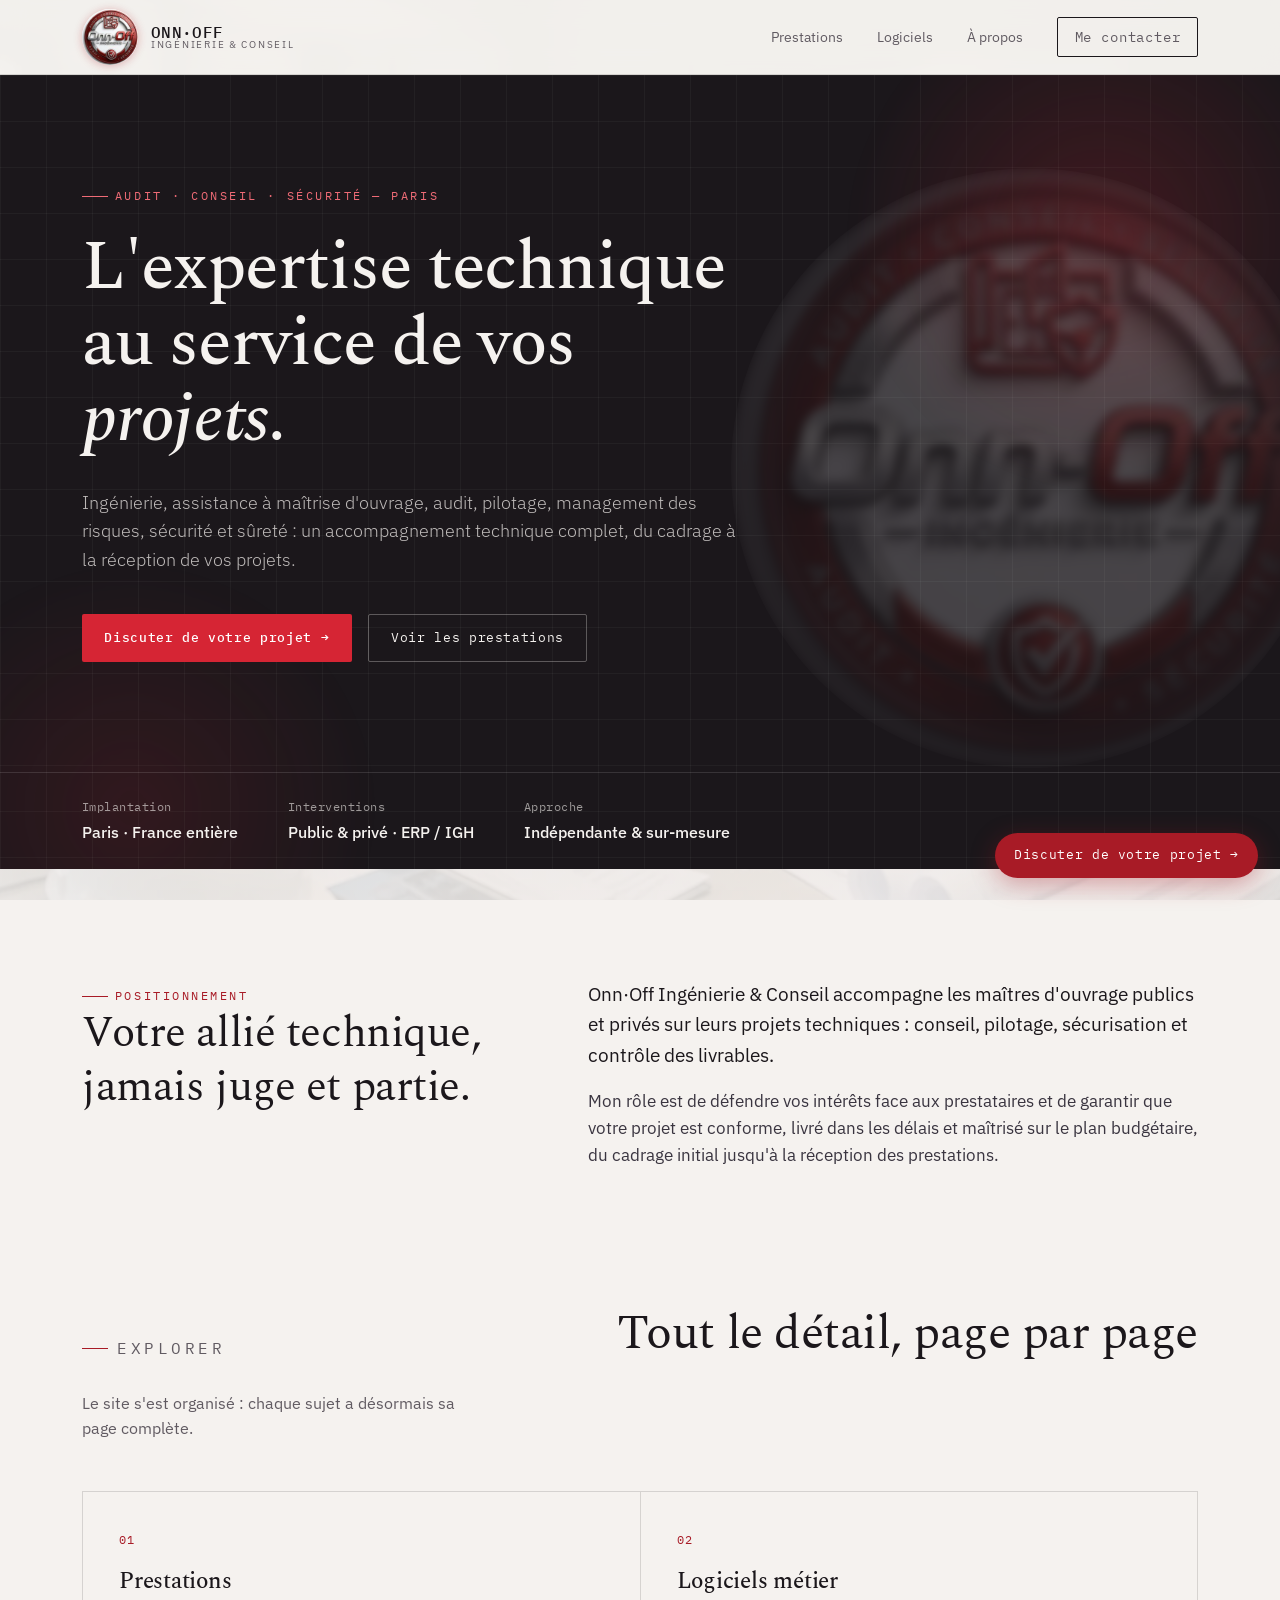
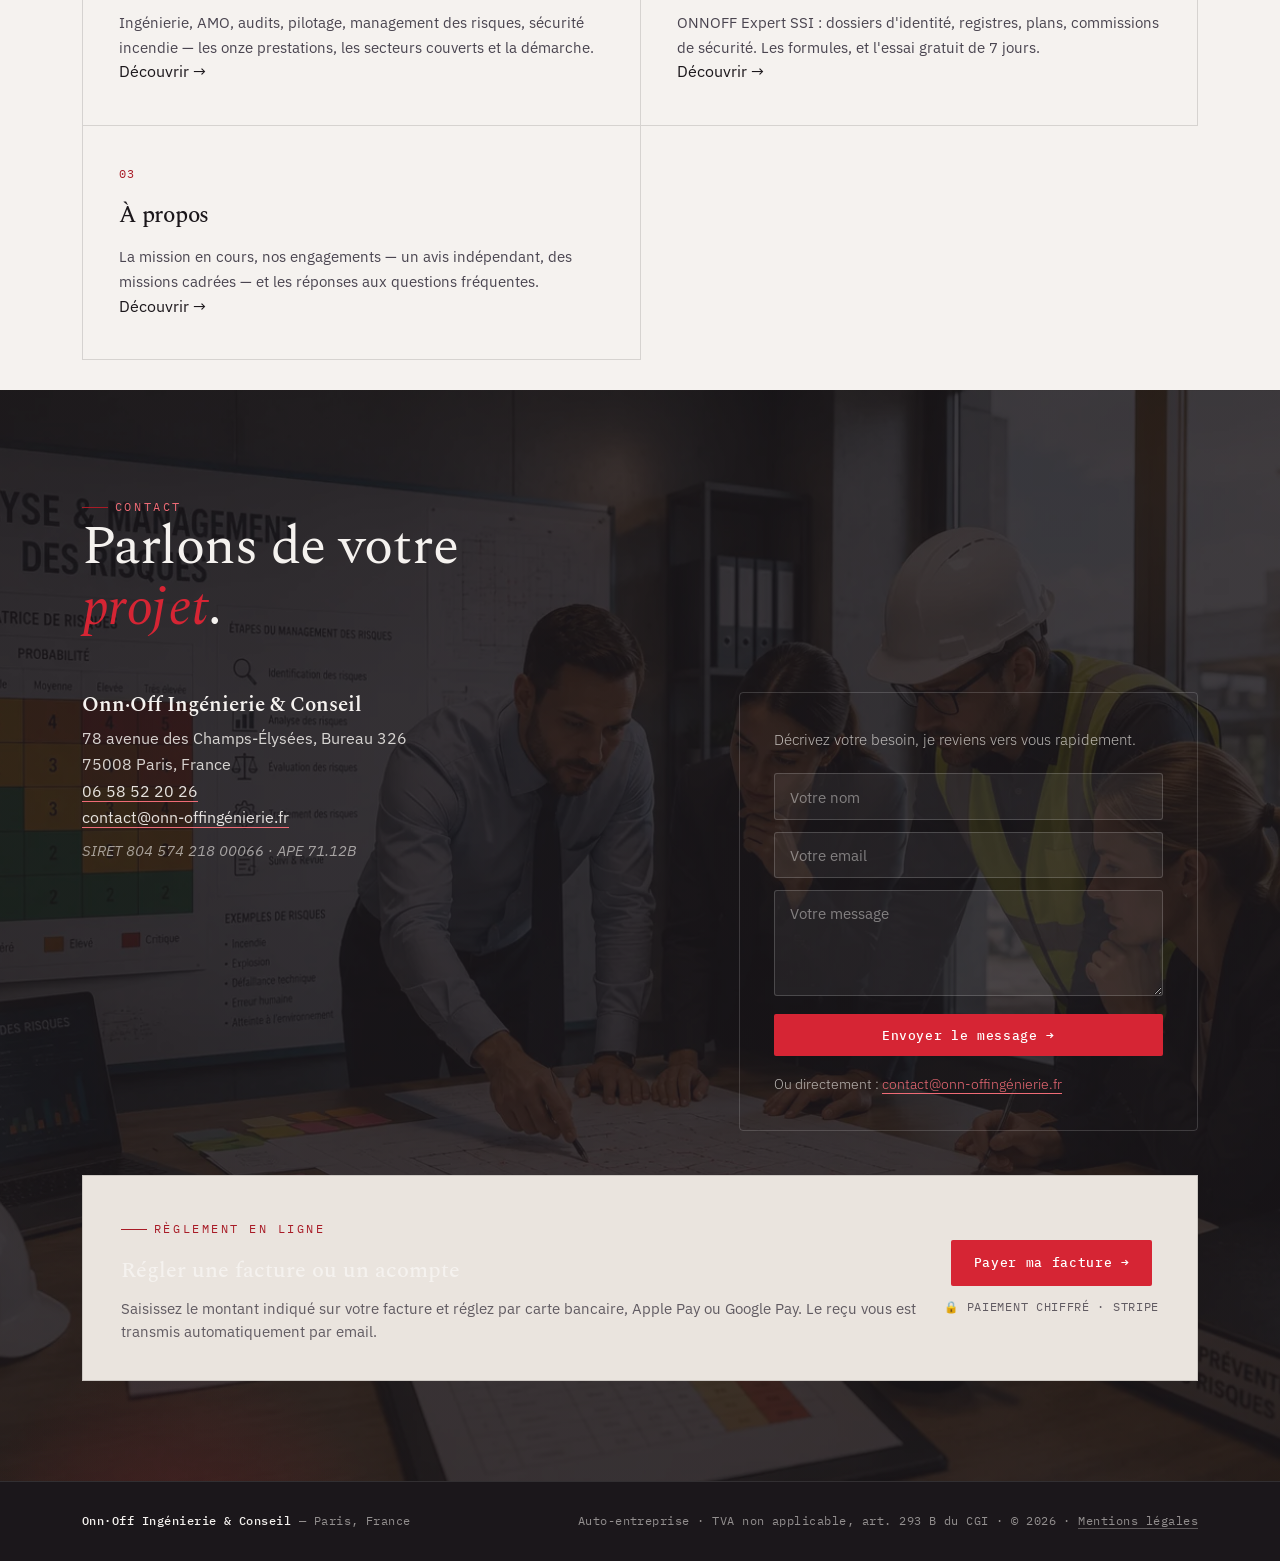
==== commit ddd3afb2: "Accueil recousu : fond du contact réparé, vue d'ensemble dans le style du site Deux défauts hérités " ====
--- a/index.html
+++ b/index.html
@@ -97,25 +97,31 @@
   </div>
 </section>
 
-<section id="explorer" style="background:var(--paper-2,#F5F2EF)">
-  <div class="wrap" style="padding:72px 32px">
-    <p class="eyebrow">Explorer</p>
-    <h2 style="margin-top:12px">Tout le détail, page par page</h2>
-    <div style="display:grid;gap:18px;grid-template-columns:repeat(auto-fit,minmax(240px,1fr));margin-top:34px">
-      <a class="reveal" href="/prestations" style="display:block;background:#fff;border:1px solid rgba(20,28,38,.12);border-top:4px solid #4A6274;border-radius:14px;padding:24px;text-decoration:none;color:inherit">
-        <h3 style="margin:0 0 8px">Prestations</h3>
-        <p style="margin:0;color:#5c6670;font-size:14.5px">Ingénierie, AMO, audits, pilotage, risques, sécurité incendie — les onze prestations, les secteurs et la démarche.</p>
-        <span style="display:inline-block;margin-top:12px;font-weight:700;color:#4A6274">Découvrir →</span>
+<section class="services" id="explorer">
+  <div class="wrap">
+    <div class="sec-head reveal">
+      <p class="eyebrow">Explorer</p>
+      <h2>Tout le détail, page par page</h2>
+      <p class="lead">Le site s'est organisé : chaque sujet a désormais sa page complète.</p>
+    </div>
+    <div class="svc-grid">
+      <a class="svc reveal" href="/prestations" style="text-decoration:none;color:inherit;display:block">
+        <div class="num">01</div>
+        <h3>Prestations</h3>
+        <p>Ingénierie, AMO, audits, pilotage, management des risques, sécurité incendie — les onze prestations, les secteurs couverts et la démarche.</p>
+        <span class="svc-cta">Découvrir →</span>
       </a>
-      <a class="reveal" href="/logiciels" style="display:block;background:#fff;border:1px solid rgba(20,28,38,.12);border-top:4px solid #D8B24A;border-radius:14px;padding:24px;text-decoration:none;color:inherit">
-        <h3 style="margin:0 0 8px">Logiciels métier</h3>
-        <p style="margin:0;color:#5c6670;font-size:14.5px">ONNOFF Expert SSI : registres, plans, commissions de sécurité. Formules et essai 7 jours.</p>
-        <span style="display:inline-block;margin-top:12px;font-weight:700;color:#8C6A2E">Découvrir →</span>
+      <a class="svc reveal" href="/logiciels" style="text-decoration:none;color:inherit;display:block">
+        <div class="num">02</div>
+        <h3>Logiciels métier</h3>
+        <p>ONNOFF Expert SSI : dossiers d'identité, registres, plans, commissions de sécurité. Les formules, et l'essai gratuit de 7 jours.</p>
+        <span class="svc-cta">Découvrir →</span>
       </a>
-      <a class="reveal" href="/a-propos" style="display:block;background:#fff;border:1px solid rgba(20,28,38,.12);border-top:4px solid #5F7048;border-radius:14px;padding:24px;text-decoration:none;color:inherit">
-        <h3 style="margin:0 0 8px">À propos</h3>
-        <p style="margin:0;color:#5c6670;font-size:14.5px">La mission en cours, nos engagements, et les réponses aux questions fréquentes.</p>
-        <span style="display:inline-block;margin-top:12px;font-weight:700;color:#5F7048">Découvrir →</span>
+      <a class="svc reveal" href="/a-propos" style="text-decoration:none;color:inherit;display:block">
+        <div class="num">03</div>
+        <h3>À propos</h3>
+        <p>La mission en cours, nos engagements — un avis indépendant, des missions cadrées — et les réponses aux questions fréquentes.</p>
+        <span class="svc-cta">Découvrir →</span>
       </a>
     </div>
   </div>
--- a/assets/style.css
+++ b/assets/style.css
@@ -91,7 +91,7 @@
   background:linear-gradient(180deg,rgba(245,242,239,.88),rgba(245,242,239,.78) 45%,rgba(245,242,239,.88))}
 @media(prefers-reduced-motion:reduce){.site-bg__slide{animation:none;transform:none}}
 /* la zone contact garde son fond photo dédié (validé) */
-.contact.bgp-risques{background-image:linear-gradient(rgba(27,23,27,.84),rgba(27,23,27,.84)),url('img/bg-risques.webp');background-size:cover;background-position:center}
+.contact.bgp-risques{background-image:linear-gradient(rgba(27,23,27,.84),rgba(27,23,27,.84)),url('/img/bg-risques.webp');background-size:cover;background-position:center}
 /* ===== engagements ===== */
 .eng-grid{display:grid;grid-template-columns:repeat(auto-fit,minmax(230px,1fr));gap:1px;background:var(--line);border:1px solid var(--line);margin-top:46px}
 .eng{background:var(--paper);padding:32px 30px}
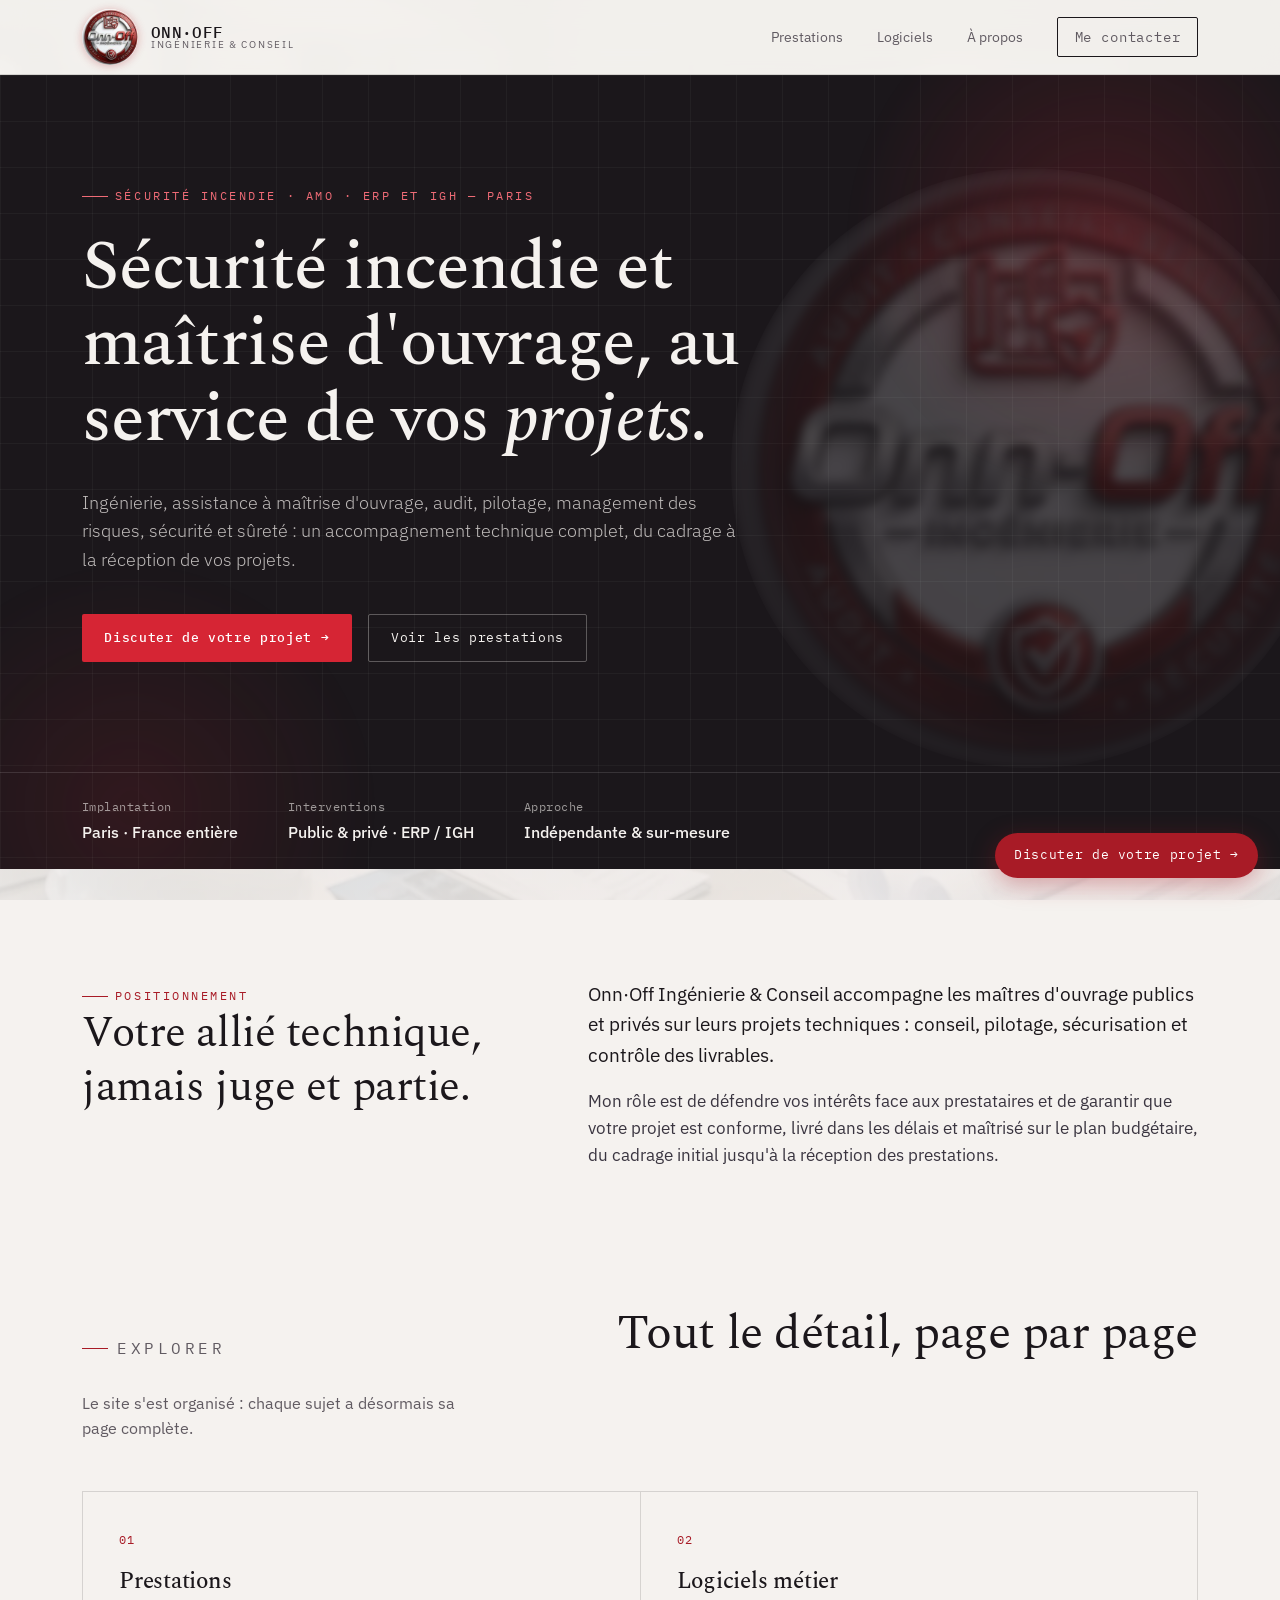
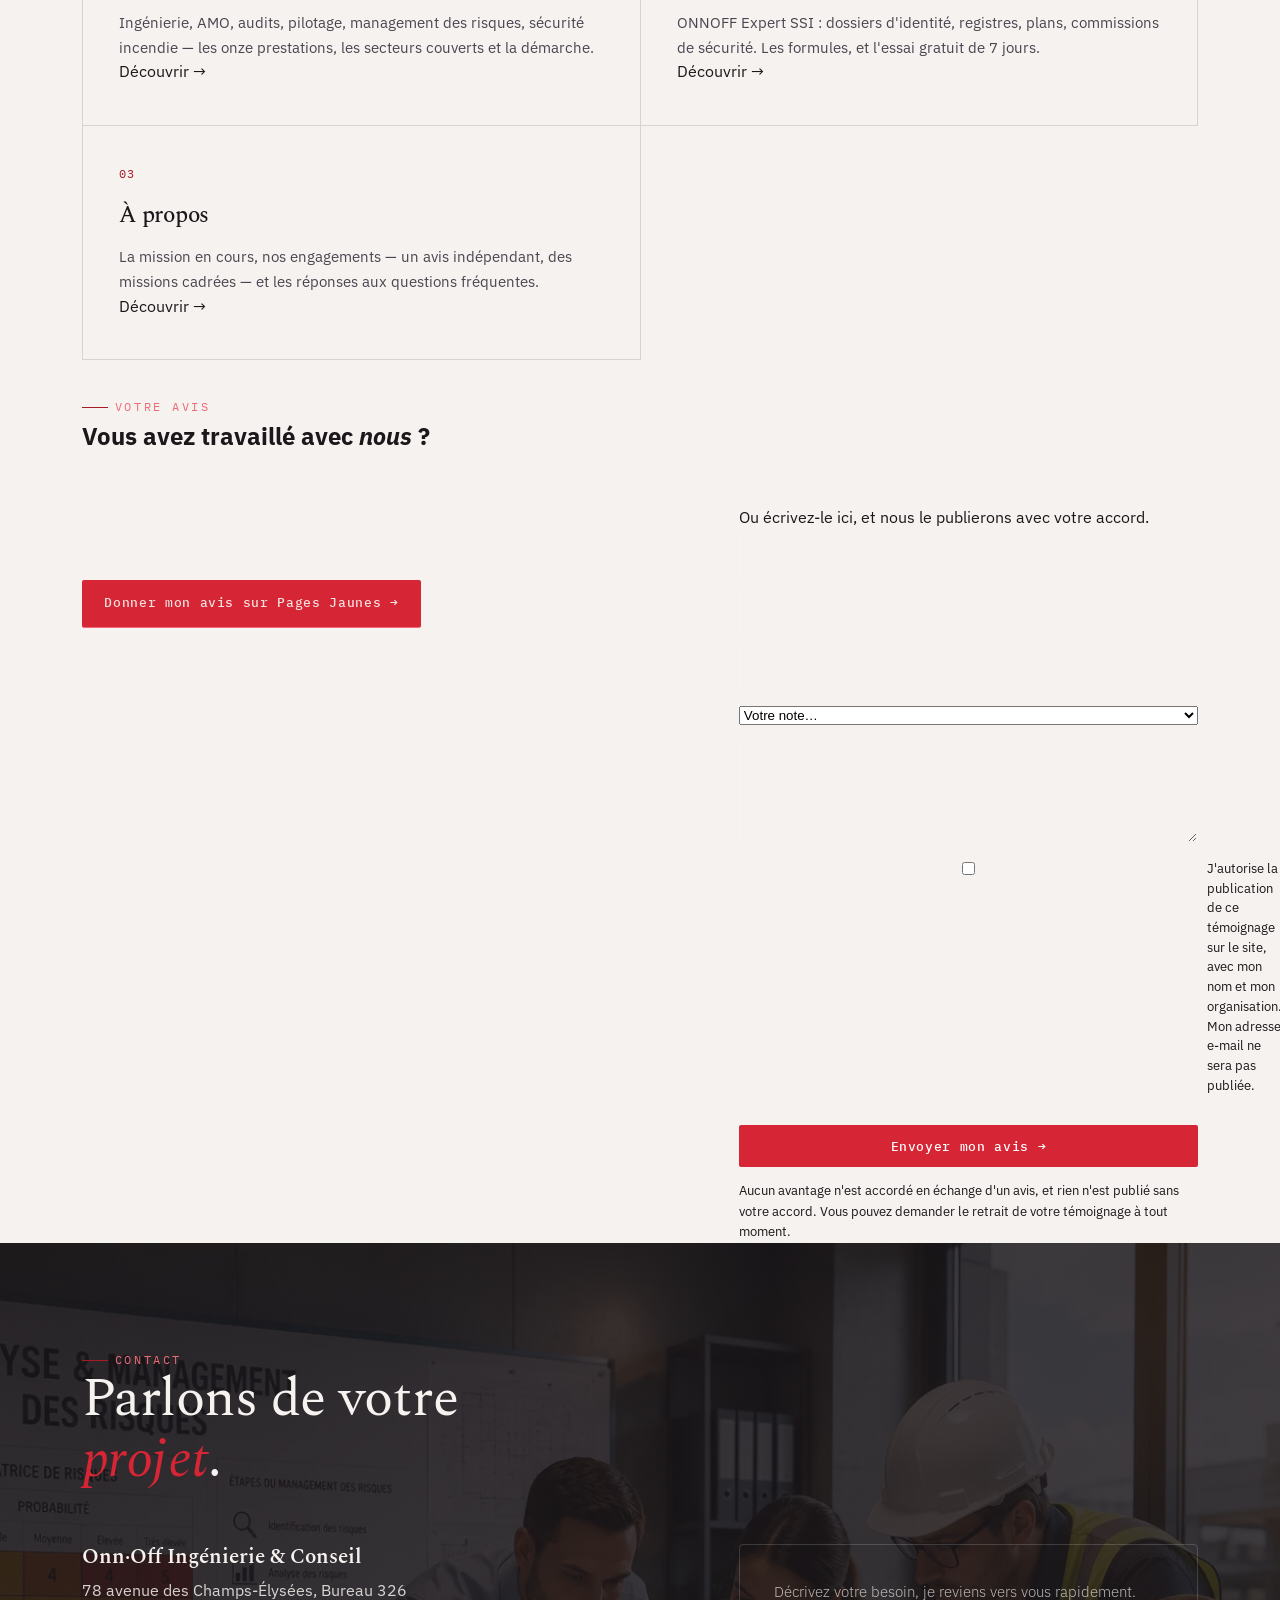
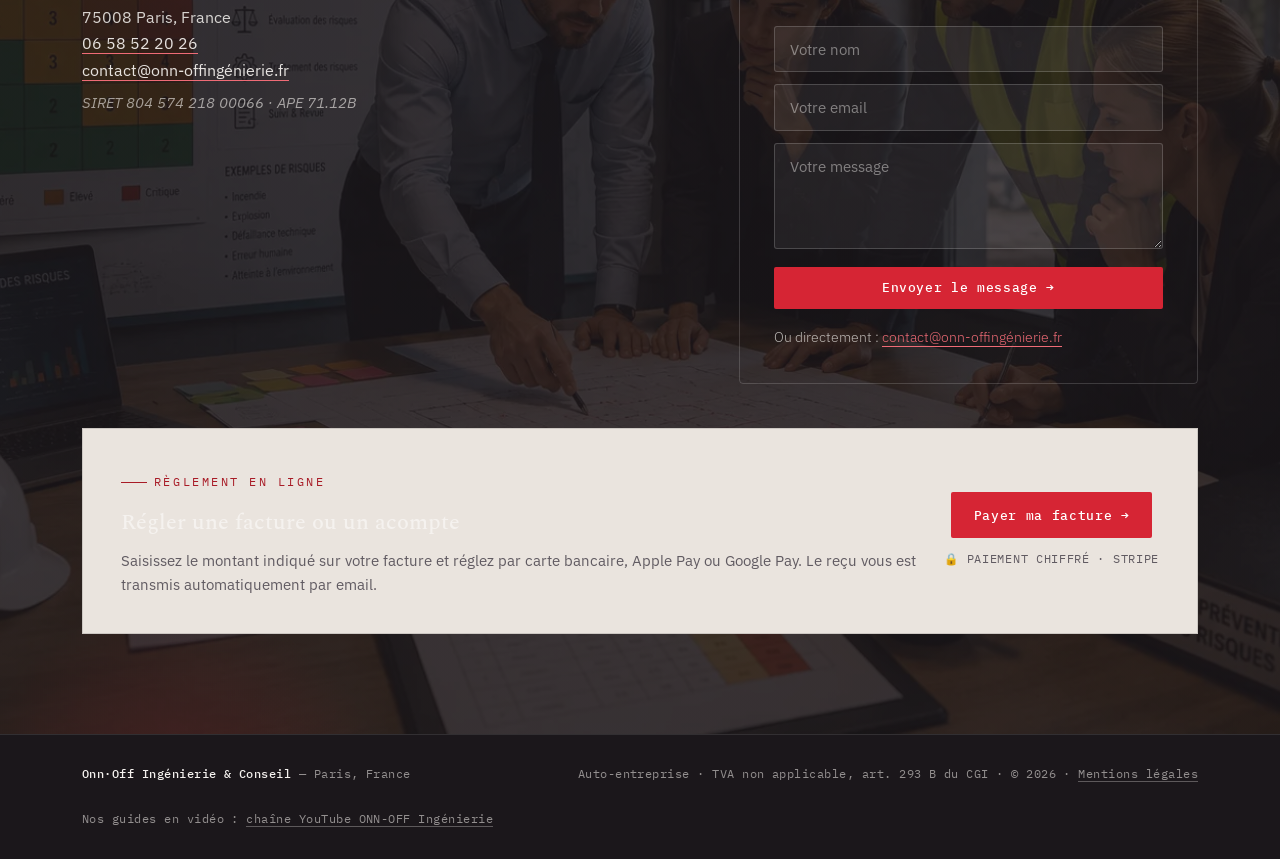
==== commit ab718435: "Aligne le depot sur la version reellement en ligne du 09/09 (SEO, section avis, mesure des visites, " ====
--- a/index.html
+++ b/index.html
@@ -3,15 +3,15 @@
 <head>
 <meta charset="UTF-8">
 <meta name="viewport" content="width=device-width, initial-scale=1.0">
-<title>Onn-Off Ingénierie &amp; Conseil — Audit sécurité, Paris</title>
-<meta name="description" content="Bureau d'ingénierie et de conseil basé à Paris. Assistance à maîtrise d'ouvrage, audit, pilotage de projets, management des risques et sécurité incendie.">
+<title>Sécurité incendie et AMO à Paris — Onn-Off Ingénierie</title>
+<meta name="description" content="Bureau d'ingénierie indépendant à Paris : sécurité incendie, assistance à maîtrise d'ouvrage, coordination SSI et accompagnement des exploitants ERP et IGH.">
 <link rel="canonical" href="https://xn--onn-offingnierie-kqb.fr/">
 <link rel="icon" href="[data-uri]">
 <link rel="preconnect" href="https://fonts.googleapis.com">
 <link rel="preconnect" href="https://fonts.gstatic.com" crossorigin>
 <link href="https://fonts.googleapis.com/css2?family=Spectral:ital,wght@0,400;0,500;0,600;1,400;1,500&family=IBM+Plex+Mono:wght@400;500&family=IBM+Plex+Sans:wght@300;400;500;600&display=swap" rel="stylesheet">
 <link rel="stylesheet" href="assets/style.css">
-<meta property="og:title" content="Onn-Off Ingénierie & Conseil — Audit, Conseil, Sécurité · Paris">
+<meta property="og:title" content="Sécurité incendie, AMO et coordination SSI · Onn-Off Ingénierie, Paris">
 <meta property="og:description" content="Bureau d'ingénierie et de conseil indépendant : AMO, audit, pilotage de projets, management des risques, sécurité incendie ERP/IGH. Paris et France entière.">
 <meta property="og:type" content="website">
 <meta property="og:locale" content="fr_FR">
@@ -20,7 +20,7 @@
 <script type="application/ld+json">
 {"@context":"https://schema.org","@type":"ProfessionalService",
 "name":"ONN/OFF Ingénierie","alternateName":"Onn-Off Ingénierie & Conseil",
-"description":"Bureau d'ingénierie et de conseil : assistance à maîtrise d'ouvrage, audit, pilotage de projets, management des risques et sécurité incendie.",
+"description":"Bureau d'ingénierie indépendant à Paris : sécurité incendie, assistance à maîtrise d'ouvrage, coordination SSI, management des risques et accompagnement des exploitants ERP et IGH.",
 "address":{"@type":"PostalAddress","streetAddress":"78 avenue des Champs-Élysées, Bureau 326","postalCode":"75008","addressLocality":"Paris","addressCountry":"FR"},
 "telephone":"+33658522026","email":"contact@onn-offingénierie.fr",
 "url":"https://xn--onn-offingnierie-kqb.fr/",
@@ -66,8 +66,8 @@
   <div class="hero-bg-logo"><img src="[data-uri]" alt=""></div>
   <div class="wrap">
     <div>
-      <span class="eyebrow">Audit · Conseil · Sécurité — Paris</span>
-      <h1>L'expertise technique au service de vos <em>projets</em>.</h1>
+      <span class="eyebrow">Sécurité incendie · AMO · ERP et IGH — Paris</span>
+      <h1>Sécurité incendie et maîtrise d'ouvrage, au service de vos <em>projets</em>.</h1>
       <p class="lead">Ingénierie, assistance à maîtrise d'ouvrage, audit, pilotage, management des risques, sécurité et sûreté : un accompagnement technique complet, du cadrage à la réception de vos projets.</p>
       <div class="hero-actions">
         <a href="#contact" class="btn btn-primary">Discuter de votre projet →</a>
@@ -141,6 +141,47 @@
 
 
 
+<section id="avis">
+  <div class="wrap reveal">
+    <span class="eyebrow" style="color:#ef6b76">Votre avis</span>
+    <h2>Vous avez travaillé avec <em>nous</em> ?</h2>
+    <div class="contact-grid">
+      <div class="coord">
+        <p>Votre retour aide les maîtres d'ouvrage qui hésitent, et nous à progresser. Deux façons de le laisser, au choix.</p>
+        <p style="margin-top:22px">
+          <a class="btn btn-primary" href="https://www.pagesjaunes.fr/pros/65331077" target="_blank" rel="noopener">Donner mon avis sur Pages Jaunes →</a>
+        </p>
+        <p style="font-size:.85rem;margin-top:14px">Sur la fiche Pages Jaunes, utilisez le bouton « Donner mon avis ». Votre témoignage y est public et visible dans les résultats de recherche.</p>
+      </div>
+      <div class="cta-box">
+        <p>Ou écrivez-le ici, et nous le publierons avec votre accord.</p>
+        <form class="contact-form" action="https://formspree.io/f/mvznpwqj" method="POST">
+          <input type="text" name="name" placeholder="Votre nom" required>
+          <input type="email" name="email" placeholder="Votre email" required>
+          <input type="text" name="organisme" placeholder="Votre organisation (facultatif)">
+          <select name="note" required style="width:100%">
+            <option value="">Votre note…</option>
+            <option value="5">5 sur 5 — excellent</option>
+            <option value="4">4 sur 5 — très bien</option>
+            <option value="3">3 sur 5 — bien</option>
+            <option value="2">2 sur 5 — moyen</option>
+            <option value="1">1 sur 5 — décevant</option>
+          </select>
+          <textarea name="message" rows="4" placeholder="Votre témoignage : la mission, le déroulement, le résultat…" required></textarea>
+          <label style="display:flex;gap:9px;align-items:flex-start;font-size:.82rem;line-height:1.5;margin:4px 0 12px;cursor:pointer">
+            <input type="checkbox" name="accord" value="oui" required style="margin-top:3px;flex:0 0 auto">
+            <span>J'autorise la publication de ce témoignage sur le site, avec mon nom et mon organisation. Mon adresse e-mail ne sera pas publiée.</span>
+          </label>
+          <input type="hidden" name="_subject" value="Avis client — Onn-Off Ingénierie">
+          <input type="text" name="_gotcha" style="display:none" tabindex="-1" autocomplete="off">
+          <button type="submit" class="btn btn-primary" style="width:100%;justify-content:center">Envoyer mon avis →</button>
+        </form>
+        <p style="margin-top:14px;margin-bottom:0;font-size:.8rem">Aucun avantage n'est accordé en échange d'un avis, et rien n'est publié sans votre accord. Vous pouvez demander le retrait de votre témoignage à tout moment.</p>
+      </div>
+    </div>
+  </div>
+</section>
+
 <section class="contact bgp-risques" id="contact">
   <div class="wrap reveal">
     <span class="eyebrow" style="color:#ef6b76">Contact</span>
@@ -188,6 +229,7 @@
   <div class="wrap">
     <div><b>Onn·Off Ingénierie &amp; Conseil</b> — Paris, France</div>
     <div>Auto-entreprise · TVA non applicable, art. 293 B du CGI · © 2026 · <a href="/mentions-legales" style="border-bottom:1px solid rgba(245,242,239,.3)">Mentions légales</a></div>
+  <div style="margin-top:10px">Nos guides en vidéo : <a href="https://www.youtube.com/@onn-off-ingenierie" target="_blank" rel="noopener" style="border-bottom:1px solid rgba(245,242,239,.3)">chaîne YouTube ONN-OFF Ingénierie</a></div>
   </div>
 </footer>
 
@@ -232,5 +274,6 @@
 
 
 <a class="cta-float" href="#contact">Discuter de votre projet →</a>
+<script defer src="/assets/mesure.js"></script>
 </body>
 </html>
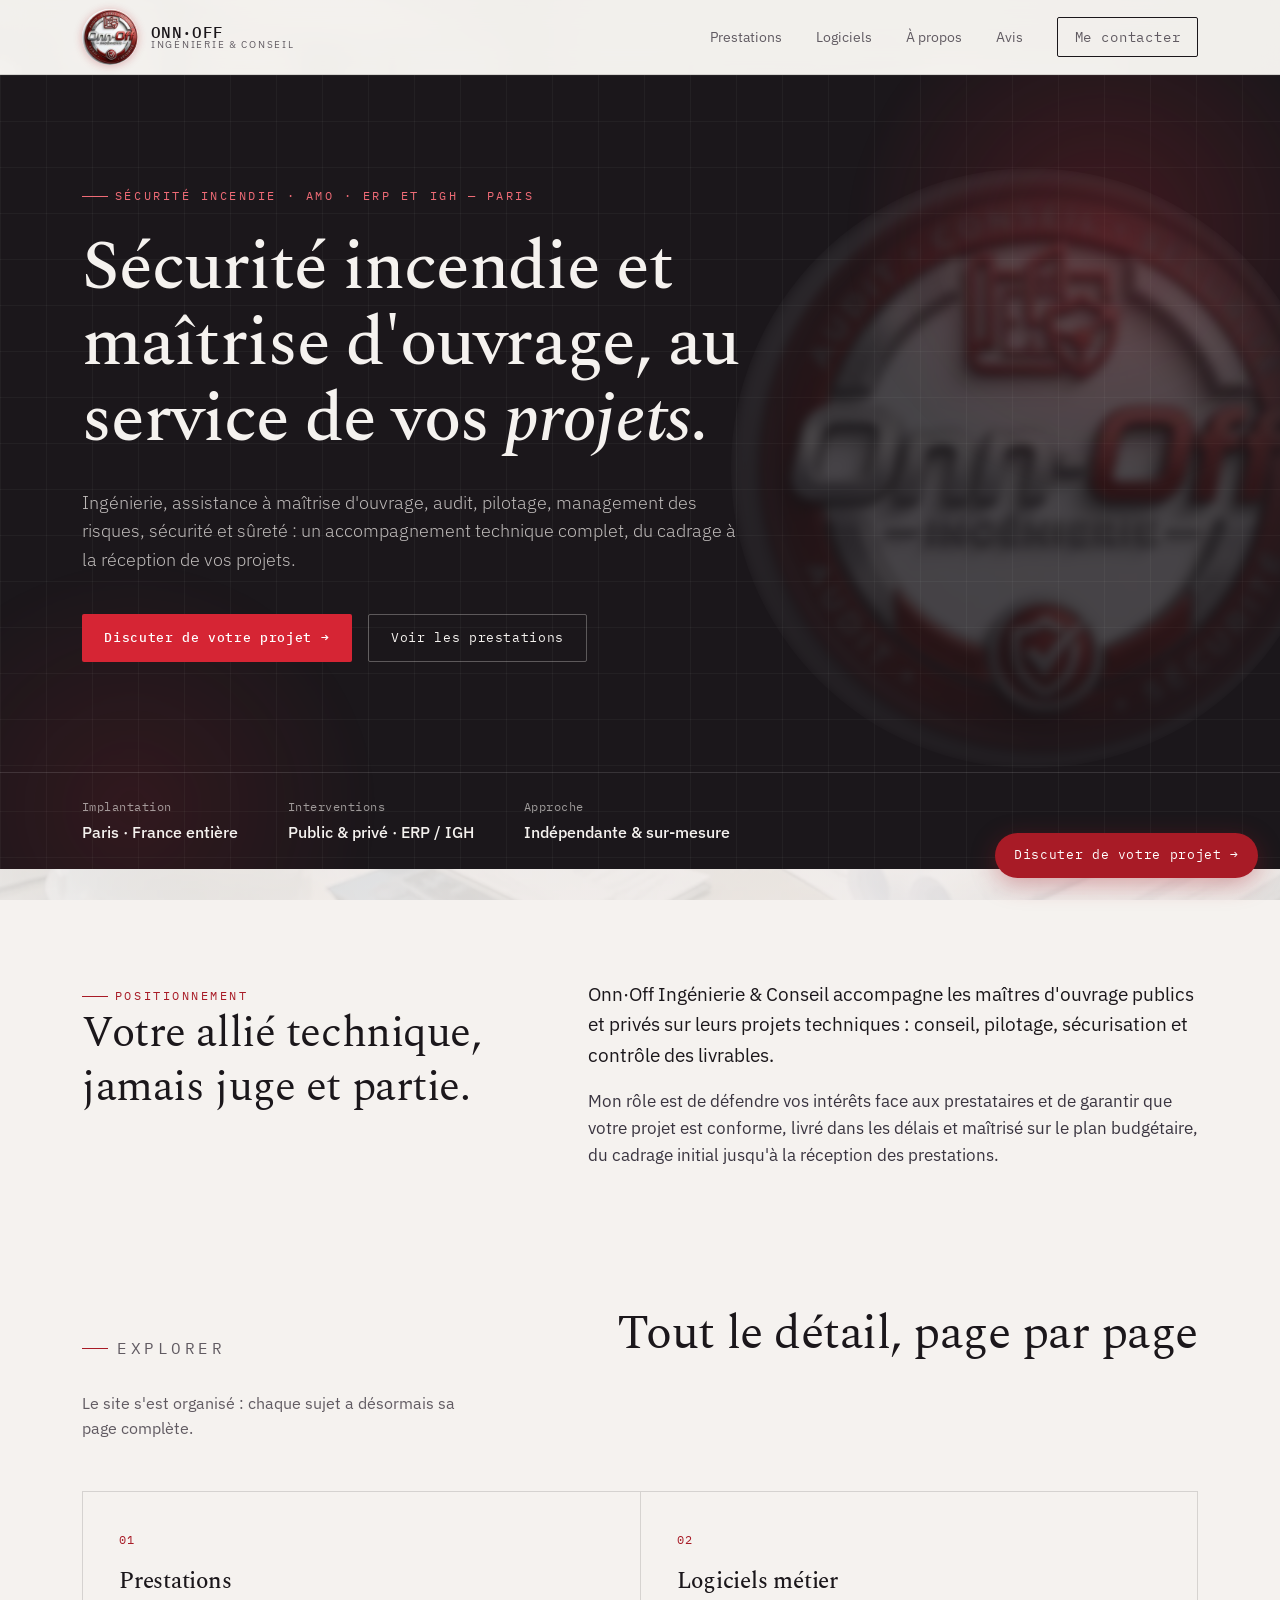
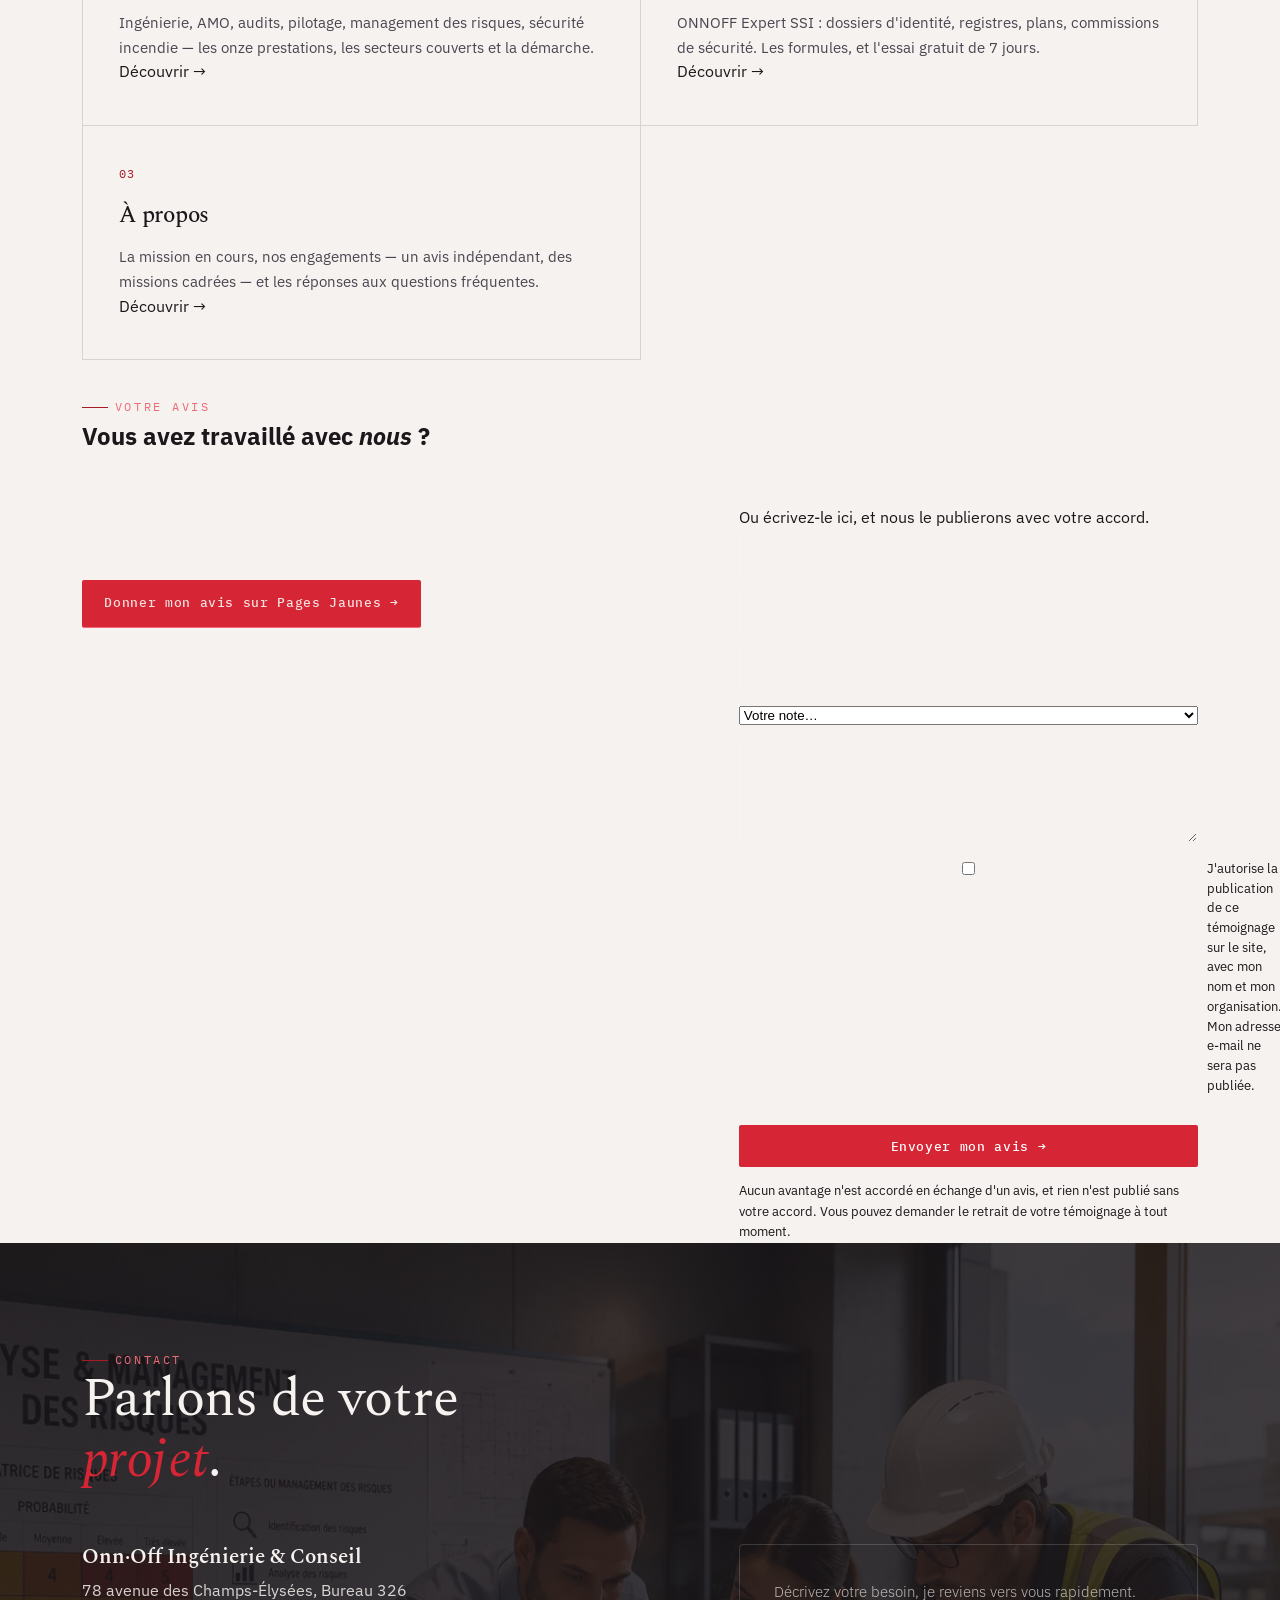
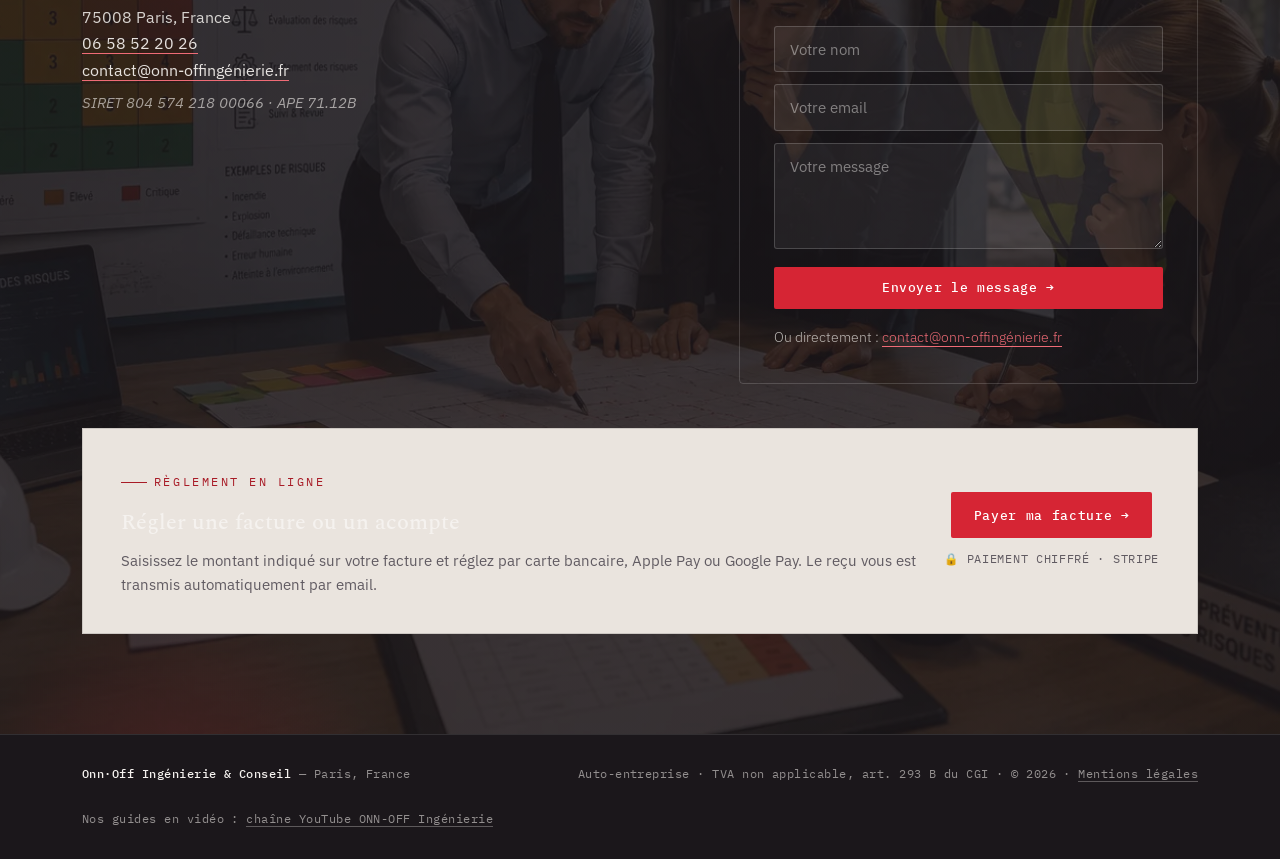
==== commit be1cbda9: "Menu : lien Avis vers la section avis de l'accueil" ====
--- a/index.html
+++ b/index.html
@@ -51,7 +51,7 @@
       <div class="nav-links">
         <a href="/prestations">Prestations</a>
         <a href="/logiciels">Logiciels</a>
-        <a href="/a-propos">À propos</a>
+        <a href="/a-propos">À propos</a><a href="/#avis">Avis</a>
         <a href="#contact" class="nav-cta">Me contacter</a>
       </div>
       <div class="burger" onclick="var n=document.querySelector('.nav-links');n.style.display=(getComputedStyle(n).display==='none'?'flex':'none')">
